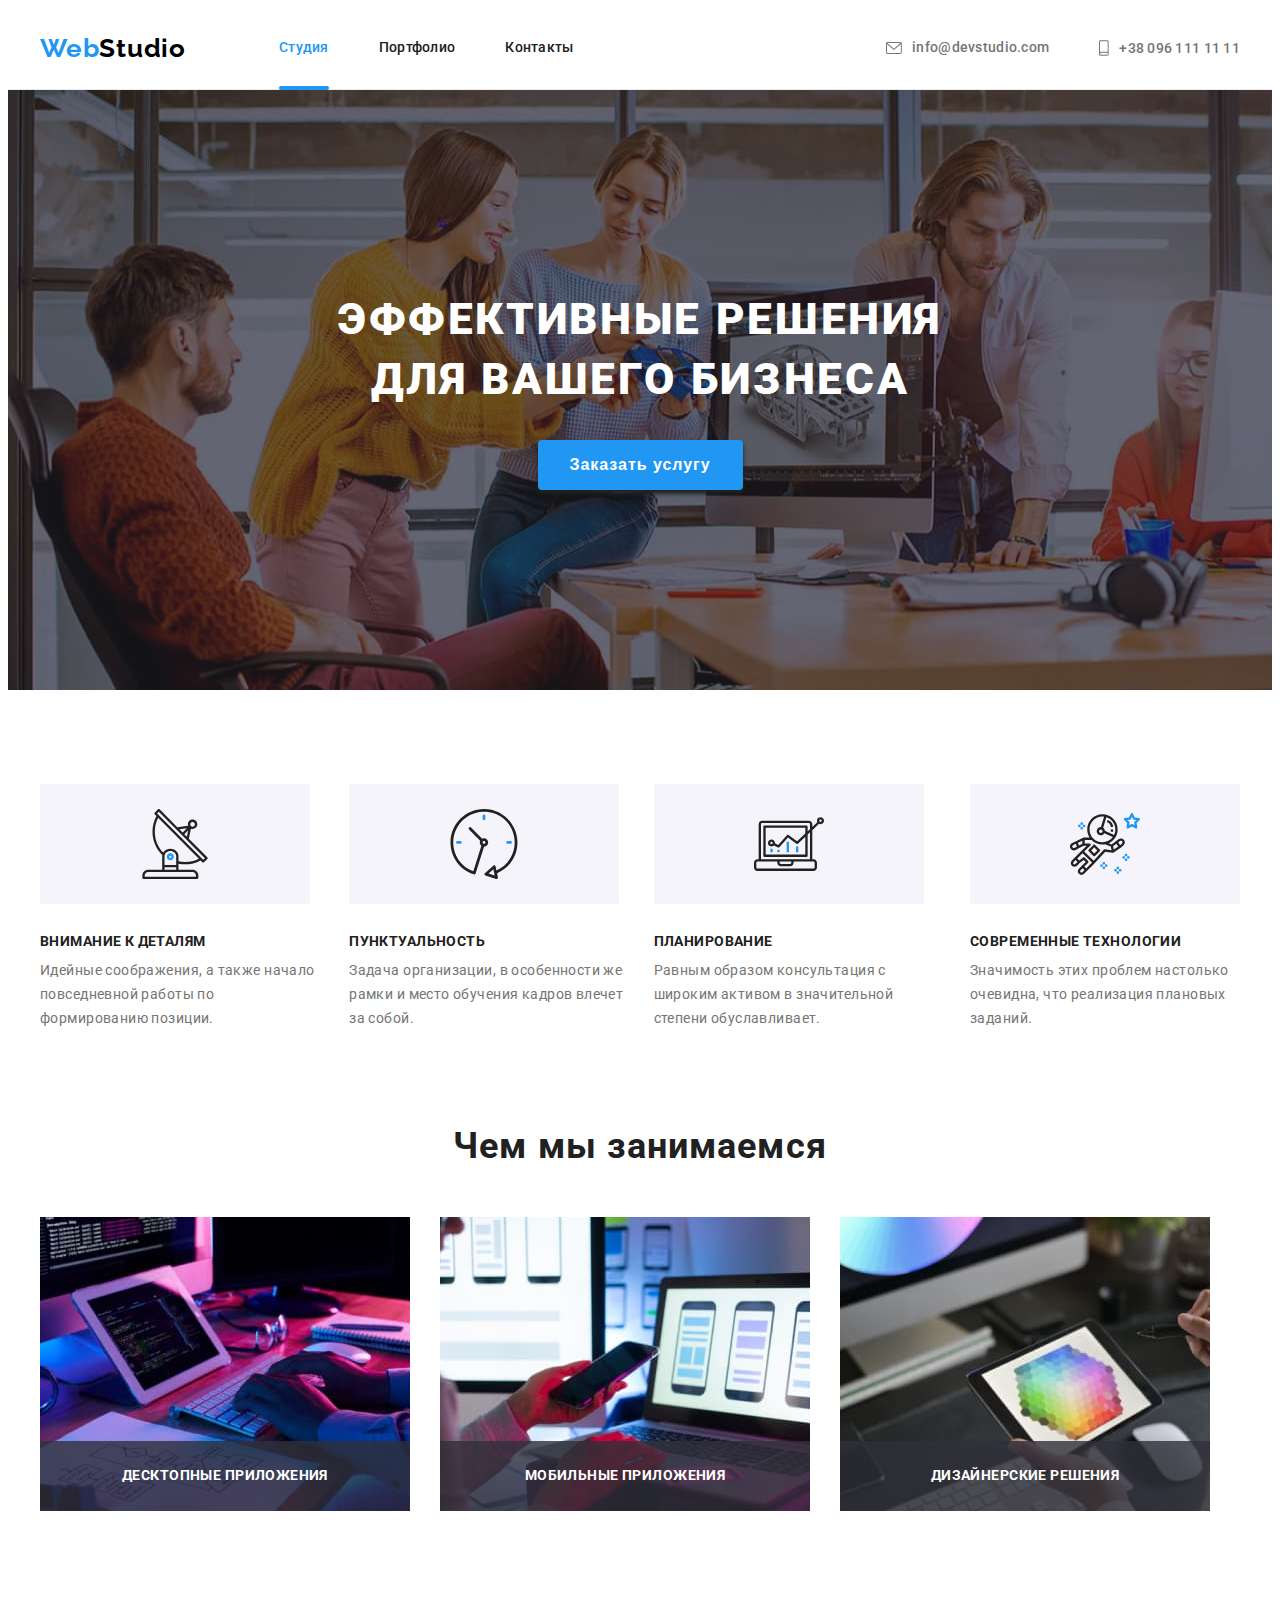
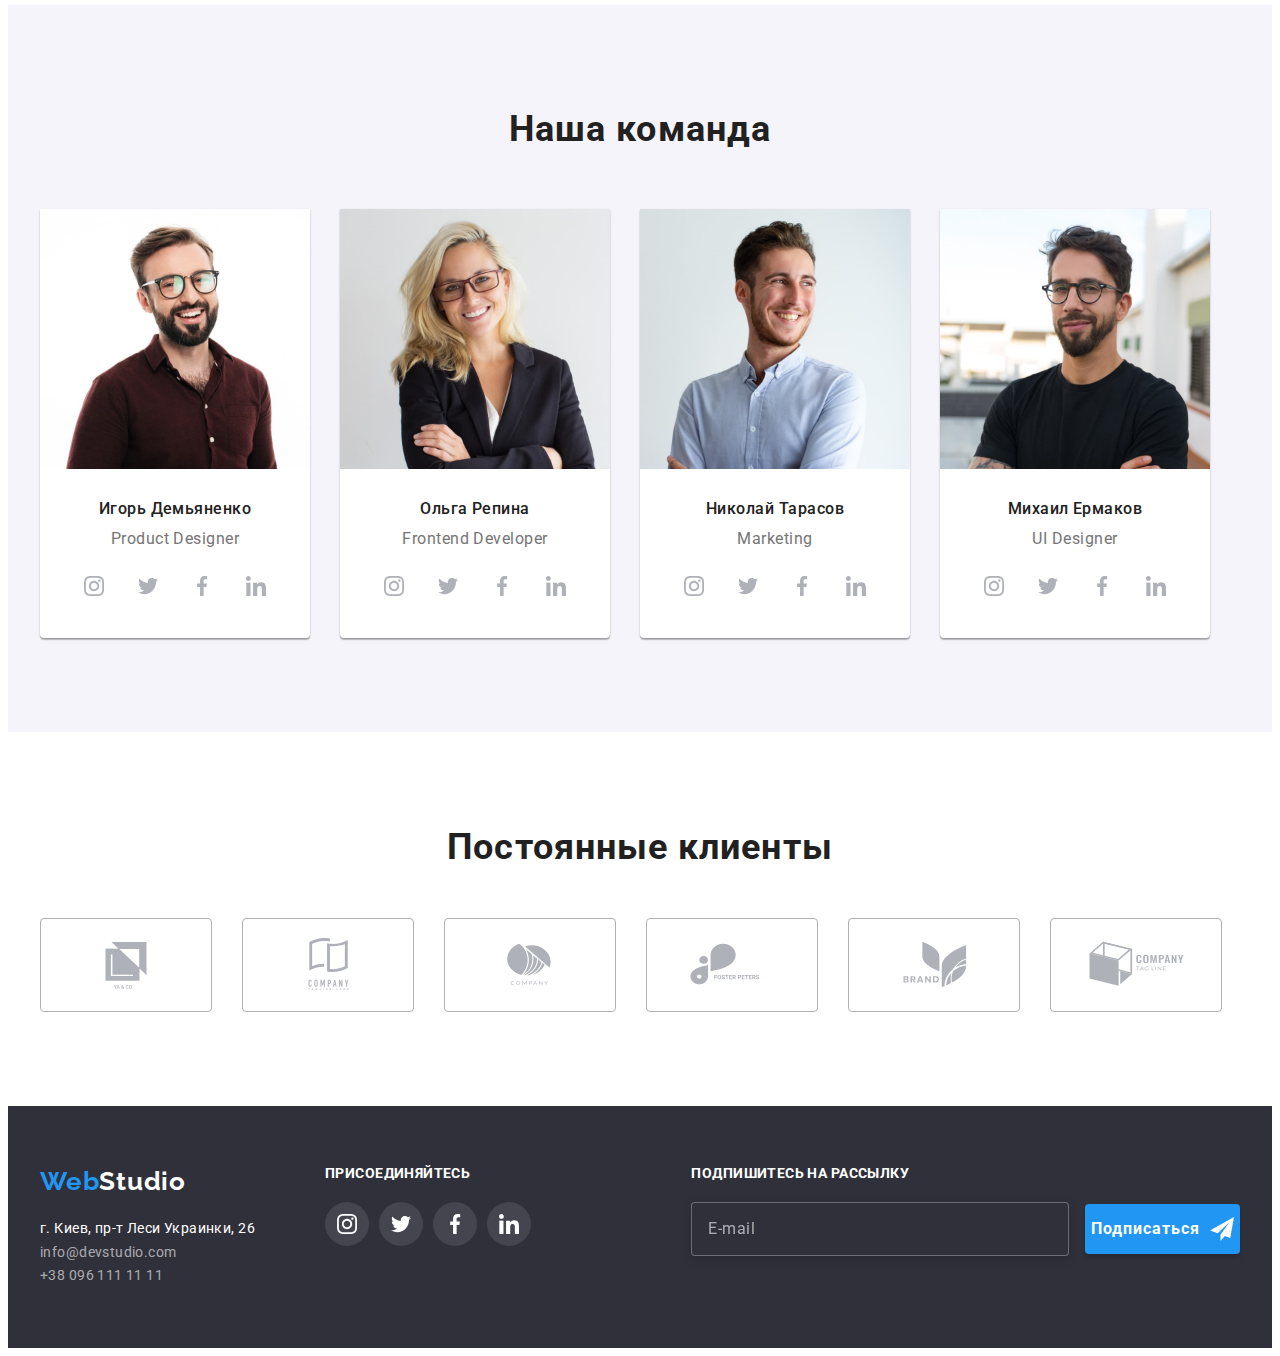
==== index.html @ d3a132c9 "Добавляет необходимые файлы" ====
<!DOCTYPE html>
<html lang="ru">
  <head>
    <meta charset="UTF-8" />
    <meta http-equiv="X-UA-Compatible" content="IE=edge" />
    <meta name="viewport" content="width=device-width, initial-scale=1.0" />
    <title>Вебстудия</title>
    <link rel="preconnect" href="https://fonts.googleapis.com" />
    <link rel="preconnect" href="https://fonts.gstatic.com" crossorigin />
    <link
      href="https://fonts.googleapis.com/css2?family=Raleway:wght@700&family=Roboto:ital,wght@0,400;0,500;0,700;1,900&display=swap"
      rel="stylesheet"
    />
    <link
      rel="stylesheet"
      href="https://cdnjs.cloudflare.com/ajax/libs/modern-normalize/1.1.0/modern-normalize.min.css"
      integrity="sha512-wpPYUAdjBVSE4KJnH1VR1HeZfpl1ub8YT/NKx4PuQ5NmX2tKuGu6U/JRp5y+Y8XG2tV+wKQpNHVUX03MfMFn9Q=="
      crossorigin="anonymous"
      referrerpolicy="no-referrer"
    />
    <link rel="stylesheet" href="./css/main.min.css" />
  </head>
  <body>
    <!-- HEADER -->
    <header class="page-header">
      <div class="container page-header__container">
        <nav class="navigation">
          <a class="logo header__logo link" href="#" lang="en"
            >Web<span class="logo_theme_dark">Studio</span></a
          >
          <ul class="menu list">
            <li class="menu__item">
              <a class="menu__link menu__link_current link" href="№">Студия</a>
            </li>
            <li class="menu__item">
              <a class="menu__link link" href="./portfolio.html">Портфолио</a>
            </li>
            <li class="menu__item">
              <a class="menu__link link" href="#">Контакты</a>
            </li>
          </ul>
        </nav>
        <ul class="contact page-header__contact list">
          <li>
            <a class="contact__email link" href="mailto:info@devstudio.com">
              <svg width="16" height="12" class="contact__icon">
                <use href="./images/sprite.svg#icon-envelope"></use>
              </svg>
              info@devstudio.com</a
            >
          </li>
          <li>
            <a class="contact__phone-number link" href="tel:+380961111111">
              <svg width="10" height="16" class="contact__icon">
                <use href="./images/sprite.svg#icon-smartphone"></use></svg
              >+38 096 111 11 11</a
            >
          </li>
        </ul>
      </div>
    </header>
    <main>
      <!-- HERO -->
      <section class="stydio-hero">
        <div class="container stydio-hero__container">
          <h1 class="stydio-hero__title">
            Эффективные решения <br />
            для вашего бизнеса
          </h1>
          <button class="modal-btn" type="button" data-modal-open>Заказать услугу</button>
        </div>
      </section>
      <!-- BENEFITS -->
      <section class="benefits">
        <div class="container">
          <h2 class="visually-hidden">Наши преимущества</h2>
          <ul class="benefits-menu benefits__benefits-menu list">
            <li class="benefits-menu__item">
              <div class="benefits-menu__logo">
                <svg class="benefits-menu__icon" width="70" height="70">
                  <use href="./images/sprite.svg#icon-antenna"></use>
                </svg>
              </div>
              <h3 class="benefits-menu__title">Внимание к деталям</h3>
              <p class="benefits-menu__description">
                Идейные соображения, а также начало повседневной работы по формированию позиции.
              </p>
            </li>
            <li class="benefits-menu__item">
              <div class="benefits-menu__logo">
                <svg class="benefits-menu__icon" width="70" height="70">
                  <use href="./images/sprite.svg#icon-clock"></use>
                </svg>
              </div>
              <h3 class="benefits-menu__title">Пунктуальность</h3>
              <p class="benefits-menu__description">
                Задача организации, в особенности же рамки и место обучения кадров влечет за собой.
              </p>
            </li>
            <li class="benefits-menu__item">
              <div class="benefits-menu__logo">
                <svg class="benefits-menu__icon" width="70" height="70">
                  <use href="./images/sprite.svg#icon-diagram"></use>
                </svg>
              </div>
              <h3 class="benefits-menu__title">Планирование</h3>
              <p class="benefits-menu__description">
                Равным образом консультация с широким активом в значительной степени обуславливает.
              </p>
            </li>
            <li class="benefits-menu__item">
              <div class="benefits-menu__logo">
                <svg class="benefits-menu__icon" width="70" height="70">
                  <use href="./images/sprite.svg#icon-astronaut"></use>
                </svg>
              </div>
              <h3 class="benefits-menu__title">Современные технологии</h3>
              <p class="benefits-menu__description">
                Значимость этих проблем настолько очевидна, что реализация плановых заданий.
              </p>
            </li>
          </ul>
        </div>
      </section>
      <!-- PORTFOLIO -->
      <section class="portfolio">
        <div class="container">
          <h2 class="portfolio__title">Чем мы занимаемся</h2>
          <ul class="portfolio-gallery portfolio__portfolio-gallery list">
            <li class="portfolio-gallery__item">
              <img
                class="portfolio-gallery__img"
                src="./images/work1.jpg"
                alt="Процесс работы за ноутбуком"
                width="370"
                height="294"
              />
              <p class="portfolio-gallery__overlay">Десктопные приложения</p>
            </li>
            <li class="portfolio-gallery__item">
              <img
                class="portfolio-gallery__img"
                src="./images/work2.jpg"
                alt="Процесс работы за ноутбуком"
                width="370"
                height="294"
              />
              <p class="portfolio-gallery__overlay">Мобильные приложения</p>
            </li>
            <li class="portfolio-gallery__item">
              <img
                class="portfolio-gallery__img"
                src="./images/work3.jpg"
                alt="Процесс работы на планшете"
                width="370"
                height="294"
              />
              <p class="portfolio-gallery__overlay">Дизайнерские решения</p>
            </li>
          </ul>
        </div>
      </section>
      <!-- OUR TEAM -->
      <section class="our-team">
        <div class="container">
          <h2 class="employees__title">Наша команда</h2>
          <ul class="employees list our-team__employees">
            <li class="employees__card">
              <img
                class="employees__photo"
                src="./images/worker1.jpg"
                alt="наш сотрудник"
                width="270"
                height="260"
              />
              <div class="employees__card-content">
                <h3 class="employees__name">Игорь Демьяненко</h3>
                <p class="employees__position">Product Designer</p>
                <ul class="social-info-list list">
                  <li class="social-info-list__item">
                    <a href="" class="social-info-list__link">
                      <svg class="social-info-list__icon" width="20" height="20">
                        <use href="./images/sprite.svg#icon-instagram"></use>
                      </svg>
                    </a>
                  </li>
                  <li class="social-info-list__item">
                    <a href="" class="social-info-list__link">
                      <svg class="social-info-list__icon" width="20" height="20">
                        <use href="./images/sprite.svg#icon-twitter"></use>
                      </svg>
                    </a>
                  </li>
                  <li class="social-info-list__item">
                    <a href="" class="social-info-list__link">
                      <svg class="social-info-list__icon" width="20" height="20">
                        <use href="./images/sprite.svg#icon-facebook"></use>
                      </svg>
                    </a>
                  </li>
                  <li class="social-info-list__item">
                    <a href="" class="social-info-list__link">
                      <svg class="social-info-list__icon" width="20" height="20">
                        <use href="./images/sprite.svg#icon-linkedin"></use>
                      </svg>
                    </a>
                  </li>
                </ul>
              </div>
            </li>
            <li class="employees__card">
              <img
                class="employees__photo"
                src="./images/worker2.jpg"
                alt="наш сотрудник"
                width="270"
                height="260"
              />
              <div class="employees__card-content">
                <h3 class="employees__name">Ольга Репина</h3>
                <p class="employees__position">Frontend Developer</p>
                <ul class="social-info-list list">
                  <li class="social-info-list__item">
                    <a href="" class="social-info-list__link">
                      <svg class="social-info-list__icon" width="20" height="20">
                        <use href="./images/sprite.svg#icon-instagram"></use>
                      </svg>
                    </a>
                  </li>
                  <li class="social-info-list__item">
                    <a href="" class="social-info-list__link">
                      <svg class="social-info-list__icon" width="20" height="20">
                        <use href="./images/sprite.svg#icon-twitter"></use>
                      </svg>
                    </a>
                  </li>
                  <li class="social-info-list__item">
                    <a href="" class="social-info-list__link">
                      <svg class="social-info-list__icon" width="20" height="20">
                        <use href="./images/sprite.svg#icon-facebook"></use>
                      </svg>
                    </a>
                  </li>
                  <li class="social-info-list__item">
                    <a href="" class="social-info-list__link">
                      <svg class="social-info-list__icon" width="20" height="20">
                        <use href="./images/sprite.svg#icon-linkedin"></use>
                      </svg>
                    </a>
                  </li>
                </ul>
              </div>
            </li>
            <li class="employees__card">
              <img
                class="employees__photo"
                src="./images/worker3.jpg"
                alt="наш сотрудник"
                width="270"
                height="260"
              />
              <div class="employees__card-content">
                <h3 class="employees__name">Николай Тарасов</h3>
                <p class="employees__position">Marketing</p>
                <ul class="social-info-list list">
                  <li class="social-info-list__item">
                    <a href="" class="social-info-list__link">
                      <svg class="social-info-list__icon" width="20" height="20">
                        <use href="./images/sprite.svg#icon-instagram"></use>
                      </svg>
                    </a>
                  </li>
                  <li class="social-info-list__item">
                    <a href="" class="social-info-list__link">
                      <svg class="social-info-list__icon" width="20" height="20">
                        <use href="./images/sprite.svg#icon-twitter"></use>
                      </svg>
                    </a>
                  </li>
                  <li class="social-info-list__item">
                    <a href="" class="social-info-list__link">
                      <svg class="social-info-list__icon" width="20" height="20">
                        <use href="./images/sprite.svg#icon-facebook"></use>
                      </svg>
                    </a>
                  </li>
                  <li class="social-info-list__item">
                    <a href="" class="social-info-list__link">
                      <svg class="social-info-list__icon" width="20" height="20">
                        <use href="./images/sprite.svg#icon-linkedin"></use>
                      </svg>
                    </a>
                  </li>
                </ul>
              </div>
            </li>
            <li class="employees__card">
              <img
                class="employees__photo"
                src="./images/worker4.jpg"
                alt="наш сотрудник"
                width="270"
                height="260"
              />
              <div class="employees__card-content">
                <h3 class="employees__name">Михаил Ермаков</h3>
                <p class="employees__position">UI Designer</p>
                <ul class="social-info-list list">
                  <li class="social-info-list__item">
                    <a href="" class="social-info-list__link">
                      <svg class="social-info-list__icon" width="20" height="20">
                        <use href="./images/sprite.svg#icon-instagram"></use>
                      </svg>
                    </a>
                  </li>
                  <li class="social-info-list__item">
                    <a href="" class="social-info-list__link">
                      <svg class="social-info-list__icon" width="20" height="20">
                        <use href="./images/sprite.svg#icon-twitter"></use>
                      </svg>
                    </a>
                  </li>
                  <li class="social-info-list__item">
                    <a href="" class="social-info-list__link">
                      <svg class="social-info-list__icon" width="20" height="20">
                        <use href="./images/sprite.svg#icon-facebook"></use>
                      </svg>
                    </a>
                  </li>
                  <li class="social-info-list__item">
                    <a href="" class="social-info-list__link">
                      <svg class="social-info-list__icon" width="20" height="20">
                        <use href="./images/sprite.svg#icon-linkedin"></use>
                      </svg>
                    </a>
                  </li>
                </ul>
              </div>
            </li>
          </ul>
        </div>
      </section>
    </main>
    <!-- OUR CLIENTS -->
    <section class="our-clients">
      <div class="container our-clients__container">
        <h2 class="our-clients__title">Постоянные клиенты</h2>
        <ul class="our-clients__list list">
          <li class="our-clients__item">
            <a href="" class="our-clients__link">
              <svg class="our-clients__icon" width="106" height="60">
                <use href="./images/sprite.svg#icon-logo-ya-co"></use>
              </svg>
            </a>
          </li>
          <li class="our-clients__item">
            <a href="" class="our-clients__link">
              <svg class="our-clients__icon" width="106" height="60">
                <use href="./images/sprite.svg#icon-logo-company-book"></use>
              </svg>
            </a>
          </li>
          <li class="our-clients__item">
            <a href="" class="our-clients__link">
              <svg class="our-clients__icon" width="106" height="60">
                <use href="./images/sprite.svg#icon-logo-company"></use>
              </svg>
            </a>
          </li>
          <li class="our-clients__item">
            <a href="" class="our-clients__link">
              <svg class="our-clients__icon" width="106" height="60">
                <use href="./images/sprite.svg#icon-logo-foster-peters"></use>
              </svg>
            </a>
          </li>
          <li class="our-clients__item">
            <a href="" class="our-clients__link">
              <svg class="our-clients__icon" width="106" height="60">
                <use href="./images/sprite.svg#icon-logo-brand"></use>
              </svg>
            </a>
          </li>
          <li class="our-clients__item">
            <a href="" class="our-clients__link">
              <svg class="our-clients__icon" width="106" height="60">
                <use href="./images/sprite.svg#icon-logo-company-box"></use>
              </svg>
            </a>
          </li>
        </ul>
      </div>
    </section>
    <!-- FOOTER -->
    <footer class="footer">
      <div class="container footer__container">
        <div class="footer__contact">
          <div class="footer__left">
            <a class="logo link footer__logo" href="" lang="en"
              >Web<span class="logo_theme_light">Studio</span></a
            >
            <!-- CONTACT INFORMATION -->
            <address>
              <ul class="contact-list list contact-list__container">
                <li class="contact-list__item">
                  <a
                    class="contact-list__link link"
                    href="https://goo.gl/maps/3Ua1nt9tnKoBDeo96"
                    target="_blank"
                    rel="noopener noreferrer"
                    >г. Киев, пр-т Леси Украинки, 26</a
                  >
                </li>
                <li class="contact-list__item">
                  <a class="contact-list__email link" href="mailto:info@devstudio.com"
                    >info@devstudio.com</a
                  >
                </li>
                <li class="contact-list__item">
                  <a class="contact-list__phone-number link" href="tel:+380961111111"
                    >+38 096 111 11 11</a
                  >
                </li>
              </ul>
            </address>
          </div>

          <div class="footer__right">
            <p class="footer__pointing-text">присоединяйтесь</p>
            <ul class="social-info-list list">
              <li class="social-info-list__item">
                <a href="" class="social-info-list__link">
                  <svg
                    class="social-info-list__icon social-info-list__icon_footer"
                    width="20"
                    height="20"
                  >
                    <use href="./images/sprite.svg#icon-instagram"></use>
                  </svg>
                </a>
              </li>
              <li class="social-info-list__item">
                <a href="" class="social-info-list__link">
                  <svg
                    class="social-info-list__icon social-info-list__icon_footer"
                    width="20"
                    height="20"
                  >
                    <use href="./images/sprite.svg#icon-twitter"></use>
                  </svg>
                </a>
              </li>
              <li class="social-info-list__item">
                <a href="" class="social-info-list__link">
                  <svg
                    class="social-info-list__icon social-info-list__icon_footer"
                    width="20"
                    height="20"
                  >
                    <use href="./images/sprite.svg#icon-facebook"></use>
                  </svg>
                </a>
              </li>
              <li class="social-info-list__item">
                <a href="" class="social-info-list__link">
                  <svg
                    class="social-info-list__icon social-info-list__icon_footer"
                    width="20"
                    height="20"
                  >
                    <use href="./images/sprite.svg#icon-linkedin"></use>
                  </svg>
                </a>
              </li>
            </ul>
          </div>
        </div>

        <div class="subscribe-section">
          <form class="subscribe-section__form">
            <p class="subscribe-section__text">Подпишитесь на рассылку</p>
            <input
              type="email"
              class="subscribe-section__form-input"
              name="footer-user-email"
              placeholder="E-mail"
            />
            <button type="submit" class="subscribe-section__button">
              <span class="subscribe-section__button-container">
                <span class="subscribe-section__button-text">Подписаться</span>
                <svg class="subscribe-section__icon" width="24" height="24">
                  <use href="./images/sprite.svg#icon-icon-send"></use>
                </svg>
              </span>
            </button>
          </form>
        </div>
      </div>
    </footer>

    <div class="backdrop is-hidden" data-modal>
      <div class="modal">
        <button type="button" class="modal__close-button" data-modal-close>
          <svg class="modal__close-icon" width="18" height="18">
            <use href="./images/sprite.svg#icon-close-black"></use>
          </svg>
        </button>

        <form class="contact-form">
          <b class="contact-form__text">Оставьте свои данные, мы вам перезвоним</b>
          <label class="contact-form__field">
            <span class="contact-form__field-key">Имя</span>
            <span class="contact-form__wrapper">
              <input type="text" class="contact-form__input" name="user-name" />
              <svg class="contact-form__icon">
                <use href="./images/sprite.svg#icon-person-black"></use>
              </svg>
            </span>
          </label>
          <label class="contact-form__field">
            <span class="contact-form__field-key">Телефон</span>
            <span class="contact-form__wrapper">
              <input type="tel" class="contact-form__input" name="user-phone-number" />
              <svg class="contact-form__icon">
                <use href="./images/sprite.svg#icon-phone-black"></use>
              </svg>
            </span>
          </label>
          <label class="contact-form__field">
            <span class="contact-form__field-key">Почта</span>
            <span class="contact-form__wrapper">
              <input type="email" class="contact-form__input" name="user-email" />
              <svg class="contact-form__icon">
                <use href="./images/sprite.svg#icon-email-black"></use>
              </svg>
            </span>
          </label>
          <label class="contact-form__message-field">
            <span class="contact-form__field-key">Комментарий</span>
            <textarea
              class="contact-form__message"
              placeholder="Введите текст"
              name="user-message"
            ></textarea>
          </label>
          <input
            type="checkbox"
            class="contact-form__checkbox visually-hidden"
            id="checkbox-policy"
            name="policy"
          />
          <label class="contact-form__policy-text" for="checkbox-policy"
            >Соглашаюсь с рассылкой и принимаю&nbsp;<a href=""> Условия договора</a></label
          >
          <button type="submit" class="contact-form__button">Отправить</button>
        </form>
      </div>
    </div>

    <script src="./js/modal.js"></script>
  </body>
</html>
---- css/main.min.css ----
:root{--primary-font: "Roboto", sans-serif;--secondary-font: "Raleway", sans-serif;--accent-color: #2196f3;--color-title: #212121;--color-text: #757575}.visually-hidden{position:absolute;width:1px;height:1px;margin:-1px;border:0;padding:0;white-space:nowrap;clip-path:inset(100%);clip:rect(0 0 0 0);overflow:hidden}h1,h2,h3,p{margin-top:0;margin-bottom:0}ul,ol{margin-top:0;margin-bottom:0;padding-left:0}img{display:block}.list{list-style:none}.link{text-decoration:none}body{font-family:var(--primary-font)}.container{width:1200px;margin-left:auto;margin-right:auto;padding-left:15px;padding-right:15px}.logo{padding-top:25px;padding-bottom:25px;font-family:var(--secondary-font);font-weight:700;font-size:26px;line-height:1.19;letter-spacing:.03em;color:var(--accent-color)}.footer__logo{padding-bottom:20px;padding-top:0}.header__logo{margin-right:93px}.logo_theme_dark{color:#000}.logo_theme_light{color:#fff}.backdrop{position:fixed;top:0;left:0;width:100%;height:100%;background:rgba(0,0,0,.2);transition:opacity 250ms cubic-bezier(0.4, 0, 0.2, 1),visibility 250ms cubic-bezier(0.4, 0, 0.2, 1)}.backdrop.is-hidden{opacity:0;visibility:hidden;pointer-events:none}.modal{position:absolute;top:50%;left:50%;transform:translate(-50%, -50%);width:528px;height:581px;background-color:#fff;box-shadow:0px 1px 3px rgba(0,0,0,.12),0px 1px 1px rgba(0,0,0,.14),0px 2px 1px rgba(0,0,0,.2);border-radius:4px;padding:40px}.modal__close-button{position:absolute;top:8px;right:8px;display:flex;align-items:center;justify-content:center;width:30px;height:30px;padding:0;border-radius:50%;background:#fff;border:1px solid rgba(0,0,0,.1);cursor:pointer}.modal__close-button:hover .modal__close-icon,.modal__close-button:focus .modal__close-icon{fill:var(--accent-color)}.modal__close-icon{transition:fill 250ms cubic-bezier(0.4, 0, 0.2, 1)}.contact-form{display:flex;flex-direction:column}.contact-form__text{font-family:var(--primary-font);font-weight:700;font-size:20px;line-height:1.15;text-align:center;letter-spacing:.03em;color:var(--color-title);margin-bottom:12px}.contact-form__field{margin-bottom:10px}.contact-form__input{width:100%;border:1px solid rgba(33,33,33,.2);border-radius:4px;padding-left:42px;height:40px;transition:border 250ms cubic-bezier(0.4, 0, 0.2, 1);cursor:pointer}.contact-form__input:focus{outline:none;border:1px solid var(--accent-color)}.contact-form__icon{position:absolute;width:18px;height:18px;top:50%;left:12px;transform:translateY(-50%);fill:var(--color-title);transition:fill 250ms cubic-bezier(0.4, 0, 0.2, 1)}.contact-form__input:focus+.contact-form__icon{fill:var(--accent-color)}.contact-form__wrapper{position:relative;display:block}.contact-form__message{display:block;width:100%;border:1px solid rgba(33,33,33,.2);border-radius:4px;padding:16px 12px;height:120px;resize:none;margin-bottom:20px;transition:border 250ms cubic-bezier(0.4, 0, 0.2, 1);cursor:pointer}.contact-form__message:focus{outline:none;border:1px solid var(--accent-color)}.contact-form__message::placeholder{color:rgba(117,117,117,.5)}.contact-form__field-key{display:block;font-family:var(--primary-font);font-weight:400;font-size:12px;line-height:1.16;letter-spacing:.01em;color:var(--color-text);margin-bottom:4px}.contact-form__button{min-width:200px;align-self:center;font-weight:700;font-size:16px;line-height:1.87;letter-spacing:.06em;color:#fff;background:var(--accent-color);box-shadow:0px 4px 4px rgba(0,0,0,.15);border:none;border-radius:4px;cursor:pointer;padding:10px 56px;display:block}.contact-form__policy-text{display:flex;align-items:center;justify-content:center;font-family:var(--primary-font);font-weight:400;font-size:14px;line-height:1.71;margin-bottom:30px;letter-spacing:.03em;color:#757575}.contact-form__policy-text::before{content:"";display:block;cursor:pointer;margin-right:7px;width:16px;height:15px;background-image:url(../images/check-box.svg)}.contact-form__checkbox:checked+.contact-form__policy-text::before{background-image:url(../images/icon-check.svg)}.page-header{border-bottom:1px solid #ececec}.page-header__container{display:flex;align-items:center;justify-content:space-between}.navigation{display:flex;align-items:center}.menu{display:flex;align-items:center}.page-header__contact{display:flex;align-items:center}.menu__item:not(:last-child){margin-right:50px}.menu__link{position:relative;display:flex;flex-direction:column;align-items:center;font-weight:500;font-size:14px;line-height:1.14;letter-spacing:.02em;padding-top:32px;padding-bottom:32px;color:var(--color-title);transition:color 250ms cubic-bezier(0.4, 0, 0.2, 1)}.menu__link:hover,.menu__link:focus{color:var(--accent-color)}.menu__link_current{color:var(--accent-color)}.menu__link_current::after{position:absolute;display:block;bottom:-2px;width:100%;height:4px;background-color:#2196f3;border-radius:2px;content:""}.contact__email{display:flex;align-items:center;font-weight:500;font-size:14px;line-height:1.14;letter-spacing:.02em;padding-top:32px;padding-bottom:32px;margin-right:50px;color:var(--color-text);transition:color 250ms cubic-bezier(0.4, 0, 0.2, 1)}.contact__email:hover,.contact__email:focus{color:var(--accent-color);fill:currentColor}.contact__email:hover .contact__icon,.contact__email:focus .contact__icon{color:var(--accent-color);fill:currentColor}.contact__icon{margin-right:10px;fill:var(--color-text);transition:fill 250ms cubic-bezier(0.4, 0, 0.2, 1)}.contact__phone-number{display:flex;align-items:center;font-weight:500;font-size:14px;line-height:16px;letter-spacing:.02em;align-items:center;padding-top:32px;padding-bottom:32px;color:var(--color-text);transition:color 250ms cubic-bezier(0.4, 0, 0.2, 1)}.contact__phone-number:hover,.contact__phone-number:focus{color:var(--accent-color);fill:currentColor}.contact__phone-number:hover .contact__icon,.contact__phone-number:focus .contact__icon{color:var(--accent-color);fill:currentColor}.stydio-hero__container{padding-top:200px;padding-bottom:200px}.stydio-hero__title{font-weight:900;font-size:44px;line-height:1.36;letter-spacing:.06em;text-transform:uppercase;color:#fff;margin-bottom:30px;text-align:center}.stydio-hero{background-color:#c4c4c4;background-image:linear-gradient(rgba(47, 48, 58, 0.4), rgba(47, 48, 58, 0.4)),url("../images/shapka.jpg");background-size:cover;background-position:initial;background-repeat:no-repeat;max-width:1600px;margin-left:auto;margin-right:auto}.modal-btn{min-width:200px;font-weight:700;font-size:16px;line-height:1.87;letter-spacing:.06em;color:#fff;background:var(--accent-color);box-shadow:0px 4px 4px var(--color-title);border:none;border-radius:4px;cursor:pointer;padding:10px 32px;display:block;margin-left:auto;margin-right:auto}.benefits-menu__logo{display:flex;align-items:center;justify-content:center;width:270px;height:120px;background:#f5f4fa;margin-bottom:30px}.benefits__benefits-menu{display:flex;align-items:center;padding-top:94px;padding-bottom:94px}.benefits-menu__item:not(:last-child){margin-right:30px}.benefits-menu__title{font-weight:700;font-size:14px;line-height:1.14;letter-spacing:.03em;text-transform:uppercase;margin-bottom:10px;color:var(--color-title)}.benefits-menu__description{font-weight:400;font-size:14px;line-height:1.71;letter-spacing:.03em;color:var(--color-text)}.portfolio__portfolio-gallery{display:flex;flex-wrap:wrap;padding-bottom:94px}.portfolio__title{font-weight:700;font-size:36px;line-height:1.17;text-align:center;letter-spacing:.03em;margin-bottom:50px;color:var(--color-title)}.portfolio-gallery__item{position:relative}.portfolio-gallery__item:not(:nth-child(3n)){margin-right:30px}.portfolio-gallery__overlay{display:flex;align-items:center;justify-content:center;position:absolute;right:0;bottom:0;width:100%;height:70px;font-family:var(--primary-font);font-weight:700;font-size:14px;line-height:1.14;letter-spacing:.03em;text-transform:uppercase;color:#fff;background:rgba(47,48,58,.8)}.social-info-list{display:flex;justify-content:center}.social-info-list__item:not(:last-child){margin-right:10px}.social-info-list__link{display:flex;align-items:center;justify-content:center;width:44px;height:44px;border-radius:50%;background:#fff;transition:background-color 250ms cubic-bezier(0.4, 0, 0.2, 1)}.social-info-list__link:hover,.social-info-list__link:focus{background-color:var(--accent-color)}.social-info-list__icon{fill:#afb1b8;transition:fill 250ms cubic-bezier(0.4, 0, 0.2, 1)}.social-info-list__link:hover .social-info-list__icon,.social-info-list__link:focus .social-info-list__icon{fill:#fff}.our-team__employees{display:flex;flex-wrap:wrap;padding-bottom:94px}.employees__card-content{padding-top:30px;padding-bottom:30px}.our-team{background:#f5f4fa}.employees__card{box-shadow:0px 1px 3px rgba(0,0,0,.12),0px 1px 1px rgba(0,0,0,.14),0px 2px 1px rgba(0,0,0,.2);border-radius:0px 0px 4px 4px;background:#fff}.employees__card:not(:nth-child(4n)){margin-right:30px}.employees__title{font-weight:700;font-size:36px;line-height:1.67;text-align:center;letter-spacing:.03em;padding-top:94px;padding-bottom:50px;color:var(--color-title)}.employees__name{font-weight:500;font-size:16px;line-height:1.19;text-align:center;letter-spacing:.03em;margin-bottom:10px;color:var(--color-title)}.employees__position{font-weight:400;font-size:16px;line-height:1.19;text-align:center;letter-spacing:.03em;margin-bottom:16px;color:var(--color-text)}.our-clients__container{padding-top:94px;padding-bottom:94px}.our-clients__title{font-family:var(--primary-font);font-weight:700;font-size:36px;line-height:1.17;text-align:center;letter-spacing:.03em;margin-bottom:50px;color:var(--color-title)}.our-clients__list{display:flex}.our-clients__item:not(:last-child){margin-right:30px}.our-clients__link{display:flex;align-items:center;justify-content:center;width:170px;height:92px;border:1px solid #afb1b8;border-radius:4px;background:#fff;transition:border 250ms cubic-bezier(0.4, 0, 0.2, 1)}.our-clients__link:hover,.our-clients__link:focus{border:1px solid var(--accent-color)}.our-clients__icon{fill:#afb1b8;transition:fill 250ms cubic-bezier(0.4, 0, 0.2, 1)}.our-clients__link:hover .our-clients__icon,.our-clients__link:focus .our-clients__icon{fill:var(--accent-color)}.container__filters-buttons{display:flex;align-items:center;justify-content:center;padding-top:94px;padding-bottom:50px}.filters-buttons__item:not(:last-child){margin-right:8px}.filters-buttons__btn{border:none;font-weight:500;font-size:16px;line-height:26px;text-align:center;letter-spacing:.03em;color:var(--color-title);background:#f5f4fa;cursor:pointer;padding:6px 22px;box-shadow:0px 3px 1px rgba(0,0,0,.1),0px 1px 2px rgba(0,0,0,.08),0px 2px 2px rgba(0,0,0,.12);border-radius:4px;transition:background-color 250ms cubic-bezier(0.4, 0, 0.2, 1),color 250ms cubic-bezier(0.4, 0, 0.2, 1)}.filters-buttons__btn:hover,.filters-buttons__btn:focus{color:#fff;background-color:var(--accent-color)}.container__projects-list{display:flex;flex-wrap:wrap;padding-bottom:94px}.projects-list__item:not(:nth-child(3n)){margin-right:30px}.projects-list__item:not(:nth-last-child(-n+3)){margin-bottom:30px}.projects-list__img-wrapper{position:relative;overflow:hidden}.project-list__overlay{position:absolute;top:0;left:0;width:100%;height:100%;font-family:var(--primary-font);font-weight:400;font-size:18px;line-height:1.56;letter-spacing:.03em;padding-top:63px;padding-bottom:63px;padding-left:24px;padding-right:24px;overflow:auto;transform:translateY(100%);transition:transform 250ms cubic-bezier(0.4, 0, 0.2, 1);color:#fff;background:rgba(33,150,243,.9)}.projects-list__link:hover .project-list__overlay,.projects-list__link:focus .project-list__overlay{transform:translateY(0%)}.projects-list__card-content{padding-top:20px;padding-bottom:20px;padding-left:24px;padding-right:24px;background:#fff;border:1px solid #eee}.projects-list__item{background:#fff}.projects-list__link{display:block;transition:box-shadow 250ms cubic-bezier(0.4, 0, 0.2, 1)}.projects-list__link:hover,.projects-list__link:focus{box-shadow:0px 1px 1px rgba(0,0,0,.12),0px 4px 4px rgba(0,0,0,.06),1px 4px 6px rgba(0,0,0,.16)}.projects-list__name{font-weight:700;font-size:18px;line-height:2;letter-spacing:.06em;color:var(--color-title);margin-bottom:4px}.projects-list__description{font-weight:400;font-size:16px;line-height:1.87;letter-spacing:.03em;color:var(--color-text)}.footer__container{display:flex;justify-content:space-between;padding-top:60px;padding-bottom:60px}.footer__contact{display:flex}.footer__left{display:flex;flex-direction:column;justify-content:flex-start;margin-right:70px}.footer__right{display:flex;flex-direction:column;align-items:start}.contact-list__container:not(:last-child){margin-bottom:9px}.footer{display:flex;justify-content:start;background:#2f303a}.contact-list__phone-number{font-style:normal;font-weight:400;font-size:14px;line-height:1.71;letter-spacing:.03em;color:rgba(255,255,255,.6)}.contact-list__email{font-style:normal;font-weight:400;font-size:14px;line-height:1.71;letter-spacing:.03em;color:rgba(255,255,255,.6)}.contact-list__link{font-style:normal;font-weight:400;font-size:14px;line-height:1.71;letter-spacing:.03em;color:#fff}.footer__pointing-text{font-family:var(--primary-font);font-weight:700;font-size:14px;line-height:1.14;letter-spacing:.03em;text-transform:uppercase;color:#fff;margin-bottom:20px}.social-info-list__link{display:flex;align-items:center;justify-content:center;width:44px;height:44px;border-radius:50%;background:#fff;background-color:rgba(255,255,255,.1);transition:background-color 250ms cubic-bezier(0.4, 0, 0.2, 1)}.social-info-list__link:hover,.social-info-list__link:focus{background-color:var(--accent-color)}.social-info-list__icon_footer{fill:#fff;transition:fill 250ms cubic-bezier(0.4, 0, 0.2, 1)}.footer-social-list-link:hover .social-info-list__icon_footer,.footer-social-list-link:focus .social-info-list__icon_footer{fill:#fff}.subscribe-section__text{font-family:var(--primary-font);font-weight:700;font-size:14px;line-height:1.14;letter-spacing:.03em;text-transform:uppercase;color:#fff;margin-bottom:20px}.subscribe-section__form-input{font-family:var(--primary-font);font-weight:400;font-size:16px;line-height:1.25;letter-spacing:.03em;color:#fff;border:1px solid rgba(255,255,255,.3);filter:drop-shadow(0px 4px 4px rgba(0, 0, 0, 0.15));border-radius:4px;background:#2f303a;height:50px;width:358px;margin-right:12px;padding-left:16px;cursor:pointer}.subscribe-section__form-input:focus{outline:none}.subscribe-section__form-input::placeholder{font-family:var(--primary-font);font-weight:400;font-size:16px;line-height:1.25;display:flex;align-items:center;letter-spacing:.03em;color:rgba(255,255,255,.6)}.subscribe-section__button-container{display:flex;align-items:center;justify-content:center}.subscribe-section__button{background:var(--accent-color);box-shadow:0px 4px 4px rgba(0,0,0,.15);border-radius:4px;border:none;cursor:pointer;height:50px}.subscribe-section__button-text{font-family:var(--primary-font);font-weight:700;font-size:16px;line-height:1.88;letter-spacing:.06em;color:#fff;margin-right:10px}/*# sourceMappingURL=main.min.css.map */
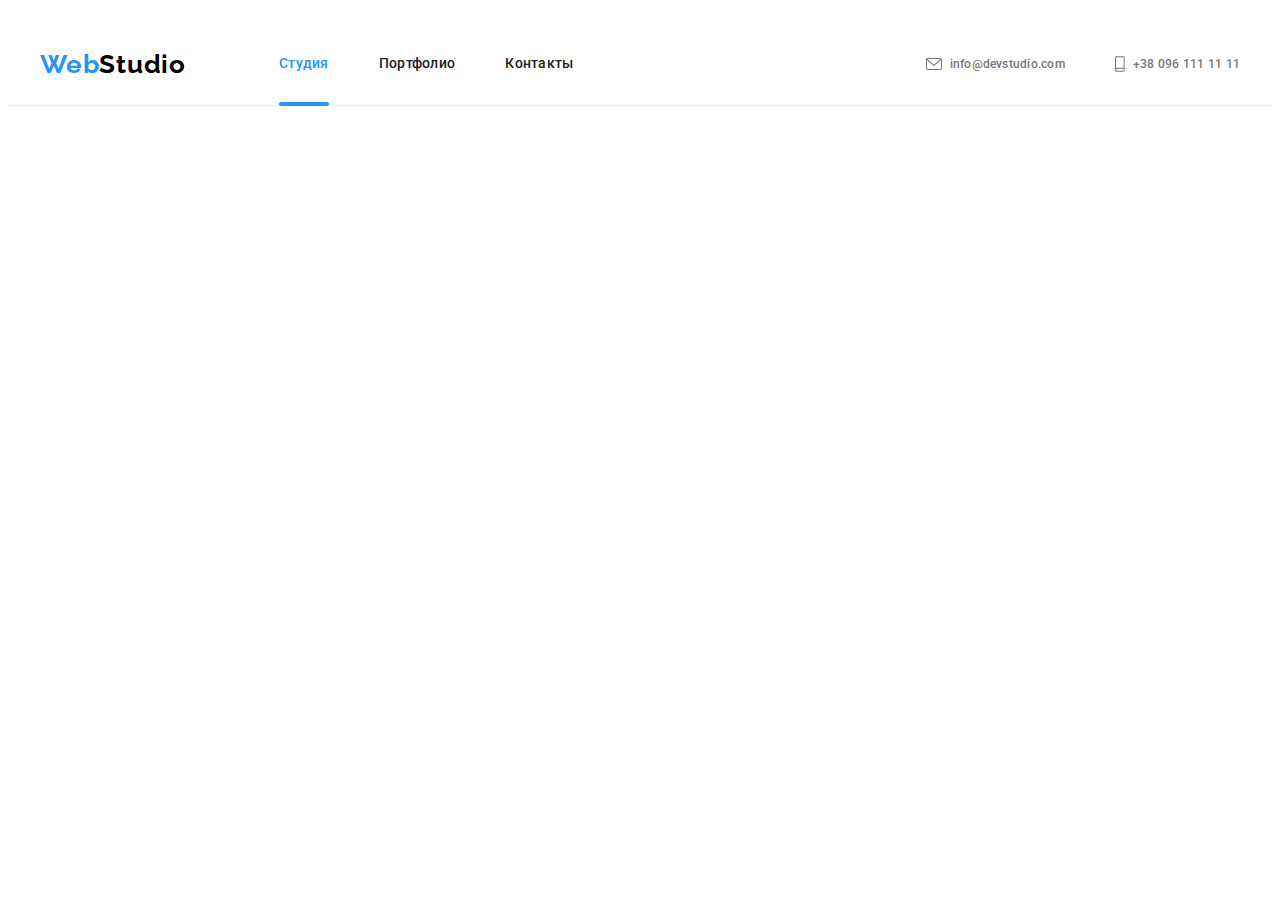
==== commit 174db7b8: "Адаптируует хедер" ====
--- a/index.html
+++ b/index.html
@@ -40,6 +40,11 @@
             </li>
           </ul>
         </nav>
+        <button class="mobile-menu-open-button" type="button" data-menu-open>
+          <svg class="mobile-menu-open-button__icon" width="40" height="40">
+            <use href="./images/sprite.svg#icon-menu"></use>
+          </svg>
+        </button>
         <ul class="contact page-header__contact list">
           <li>
             <a class="contact__email link" href="mailto:info@devstudio.com">
@@ -58,10 +63,59 @@
           </li>
         </ul>
       </div>
+
+      <div class="mobile-menu" data-menu>
+         <div class="container mobile-menu__container">
+            <button type="button" class="mobile-menu__close-button" data-menu-close>
+                <svg class="mobile-menu__close-icon" width="40" height="40">
+                  <use href="./images/sprite.svg#icon-close-black"></use>
+                </svg>
+            </button>
+
+            <ul class="mobile-menu__list list">
+              <li class="mobile-menu__item">
+                <a class="mobile-menu__link mobile-menu__link_current link" href="№">Студия</a>
+              </li>
+              <li class="mobile-menu__item">
+                <a class="mobile-menu__link link" href="./portfolio.html">Портфолио</a>
+              </li>
+              <li class="mobile-menu__item">
+                <a class="mobile-menu__link link" href="#">Контакты</a>
+              </li>
+            </ul>
+
+            <ul class="mobile-menu__contact list">
+              <li>
+            <a class="mobile-menu__phone-number link" href="tel:+380961111111">+38 096 111 11 11</a>
+          </li>
+          <li>
+            <a class="mobile-menu__email link" href="mailto:info@devstudio.com">info@devstudio.com</a>
+          </li>
+          
+        </ul>
+
+        <ul class="mobile-menu__social list">
+            <li class="mobile-menu__social-item">
+              <a class="mobile-menu__social-link link" href="#">Instagram</a>
+            </li>
+            <li class="mobile-menu__social-item">
+              <a class="mobile-menu__social-link link" href="#">Twitter</a>
+            </li>
+            <li class="mobile-menu__social-item">
+              <a class="mobile-menu__social-link link" href="#">Facebook</a>
+            </li>
+            <li class="mobile-menu__social-item">
+              <a class="mobile-menu__social-link link" href="#">LinkedIn</a>
+            </li>
+          </ul>
+          </div>
+      </div>
+
     </header>
     <main>
       <!-- HERO -->
-      <section class="stydio-hero">
+
+      <!-- <section class="stydio-hero">
         <div class="container stydio-hero__container">
           <h1 class="stydio-hero__title">
             Эффективные решения <br />
@@ -69,9 +123,11 @@
           </h1>
           <button class="modal-btn" type="button" data-modal-open>Заказать услугу</button>
         </div>
-      </section>
+      </section> -->
+
       <!-- BENEFITS -->
-      <section class="benefits">
+
+      <!-- <section class="benefits">
         <div class="container">
           <h2 class="visually-hidden">Наши преимущества</h2>
           <ul class="benefits-menu benefits__benefits-menu list">
@@ -121,9 +177,11 @@
             </li>
           </ul>
         </div>
-      </section>
+      </section> -->
+
       <!-- PORTFOLIO -->
-      <section class="portfolio">
+
+      <!-- <section class="portfolio">
         <div class="container">
           <h2 class="portfolio__title">Чем мы занимаемся</h2>
           <ul class="portfolio-gallery portfolio__portfolio-gallery list">
@@ -159,9 +217,11 @@
             </li>
           </ul>
         </div>
-      </section>
+      </section> -->
+
       <!-- OUR TEAM -->
-      <section class="our-team">
+
+      <!-- <section class="our-team">
         <div class="container">
           <h2 class="employees__title">Наша команда</h2>
           <ul class="employees list our-team__employees">
@@ -340,9 +400,11 @@
           </ul>
         </div>
       </section>
-    </main>
+    </main> -->
+
     <!-- OUR CLIENTS -->
-    <section class="our-clients">
+
+    <!-- <section class="our-clients">
       <div class="container our-clients__container">
         <h2 class="our-clients__title">Постоянные клиенты</h2>
         <ul class="our-clients__list list">
@@ -390,17 +452,20 @@
           </li>
         </ul>
       </div>
-    </section>
+    </section> -->
+
     <!-- FOOTER -->
-    <footer class="footer">
+
+    <!-- <footer class="footer">
       <div class="container footer__container">
         <div class="footer__contact">
           <div class="footer__left">
             <a class="logo link footer__logo" href="" lang="en"
               >Web<span class="logo_theme_light">Studio</span></a
-            >
+            > -->
+
             <!-- CONTACT INFORMATION -->
-            <address>
+            <!-- <address>
               <ul class="contact-list list contact-list__container">
                 <li class="contact-list__item">
                   <a
@@ -496,9 +561,9 @@
           </form>
         </div>
       </div>
-    </footer>
-
-    <div class="backdrop is-hidden" data-modal>
+    </footer> -->
+
+    <!-- <div class="backdrop is-hidden" data-modal>
       <div class="modal">
         <button type="button" class="modal__close-button" data-modal-close>
           <svg class="modal__close-icon" width="18" height="18">
@@ -555,8 +620,8 @@
           <button type="submit" class="contact-form__button">Отправить</button>
         </form>
       </div>
-    </div>
-
-    <script src="./js/modal.js"></script>
+    </div> -->
+    <script src="./js/menu.js"></script>
+    <!-- <script src="./js/modal.js"></script> -->
   </body>
 </html>
--- a/css/main.min.css
+++ b/css/main.min.css
@@ -1 +1 @@
-:root{--primary-font: "Roboto", sans-serif;--secondary-font: "Raleway", sans-serif;--accent-color: #2196f3;--color-title: #212121;--color-text: #757575}.visually-hidden{position:absolute;width:1px;height:1px;margin:-1px;border:0;padding:0;white-space:nowrap;clip-path:inset(100%);clip:rect(0 0 0 0);overflow:hidden}h1,h2,h3,p{margin-top:0;margin-bottom:0}ul,ol{margin-top:0;margin-bottom:0;padding-left:0}img{display:block}.list{list-style:none}.link{text-decoration:none}body{font-family:var(--primary-font)}.container{width:1200px;margin-left:auto;margin-right:auto;padding-left:15px;padding-right:15px}.logo{padding-top:25px;padding-bottom:25px;font-family:var(--secondary-font);font-weight:700;font-size:26px;line-height:1.19;letter-spacing:.03em;color:var(--accent-color)}.footer__logo{padding-bottom:20px;padding-top:0}.header__logo{margin-right:93px}.logo_theme_dark{color:#000}.logo_theme_light{color:#fff}.backdrop{position:fixed;top:0;left:0;width:100%;height:100%;background:rgba(0,0,0,.2);transition:opacity 250ms cubic-bezier(0.4, 0, 0.2, 1),visibility 250ms cubic-bezier(0.4, 0, 0.2, 1)}.backdrop.is-hidden{opacity:0;visibility:hidden;pointer-events:none}.modal{position:absolute;top:50%;left:50%;transform:translate(-50%, -50%);width:528px;height:581px;background-color:#fff;box-shadow:0px 1px 3px rgba(0,0,0,.12),0px 1px 1px rgba(0,0,0,.14),0px 2px 1px rgba(0,0,0,.2);border-radius:4px;padding:40px}.modal__close-button{position:absolute;top:8px;right:8px;display:flex;align-items:center;justify-content:center;width:30px;height:30px;padding:0;border-radius:50%;background:#fff;border:1px solid rgba(0,0,0,.1);cursor:pointer}.modal__close-button:hover .modal__close-icon,.modal__close-button:focus .modal__close-icon{fill:var(--accent-color)}.modal__close-icon{transition:fill 250ms cubic-bezier(0.4, 0, 0.2, 1)}.contact-form{display:flex;flex-direction:column}.contact-form__text{font-family:var(--primary-font);font-weight:700;font-size:20px;line-height:1.15;text-align:center;letter-spacing:.03em;color:var(--color-title);margin-bottom:12px}.contact-form__field{margin-bottom:10px}.contact-form__input{width:100%;border:1px solid rgba(33,33,33,.2);border-radius:4px;padding-left:42px;height:40px;transition:border 250ms cubic-bezier(0.4, 0, 0.2, 1);cursor:pointer}.contact-form__input:focus{outline:none;border:1px solid var(--accent-color)}.contact-form__icon{position:absolute;width:18px;height:18px;top:50%;left:12px;transform:translateY(-50%);fill:var(--color-title);transition:fill 250ms cubic-bezier(0.4, 0, 0.2, 1)}.contact-form__input:focus+.contact-form__icon{fill:var(--accent-color)}.contact-form__wrapper{position:relative;display:block}.contact-form__message{display:block;width:100%;border:1px solid rgba(33,33,33,.2);border-radius:4px;padding:16px 12px;height:120px;resize:none;margin-bottom:20px;transition:border 250ms cubic-bezier(0.4, 0, 0.2, 1);cursor:pointer}.contact-form__message:focus{outline:none;border:1px solid var(--accent-color)}.contact-form__message::placeholder{color:rgba(117,117,117,.5)}.contact-form__field-key{display:block;font-family:var(--primary-font);font-weight:400;font-size:12px;line-height:1.16;letter-spacing:.01em;color:var(--color-text);margin-bottom:4px}.contact-form__button{min-width:200px;align-self:center;font-weight:700;font-size:16px;line-height:1.87;letter-spacing:.06em;color:#fff;background:var(--accent-color);box-shadow:0px 4px 4px rgba(0,0,0,.15);border:none;border-radius:4px;cursor:pointer;padding:10px 56px;display:block}.contact-form__policy-text{display:flex;align-items:center;justify-content:center;font-family:var(--primary-font);font-weight:400;font-size:14px;line-height:1.71;margin-bottom:30px;letter-spacing:.03em;color:#757575}.contact-form__policy-text::before{content:"";display:block;cursor:pointer;margin-right:7px;width:16px;height:15px;background-image:url(../images/check-box.svg)}.contact-form__checkbox:checked+.contact-form__policy-text::before{background-image:url(../images/icon-check.svg)}.page-header{border-bottom:1px solid #ececec}.page-header__container{display:flex;align-items:center;justify-content:space-between}.navigation{display:flex;align-items:center}.menu{display:flex;align-items:center}.page-header__contact{display:flex;align-items:center}.menu__item:not(:last-child){margin-right:50px}.menu__link{position:relative;display:flex;flex-direction:column;align-items:center;font-weight:500;font-size:14px;line-height:1.14;letter-spacing:.02em;padding-top:32px;padding-bottom:32px;color:var(--color-title);transition:color 250ms cubic-bezier(0.4, 0, 0.2, 1)}.menu__link:hover,.menu__link:focus{color:var(--accent-color)}.menu__link_current{color:var(--accent-color)}.menu__link_current::after{position:absolute;display:block;bottom:-2px;width:100%;height:4px;background-color:#2196f3;border-radius:2px;content:""}.contact__email{display:flex;align-items:center;font-weight:500;font-size:14px;line-height:1.14;letter-spacing:.02em;padding-top:32px;padding-bottom:32px;margin-right:50px;color:var(--color-text);transition:color 250ms cubic-bezier(0.4, 0, 0.2, 1)}.contact__email:hover,.contact__email:focus{color:var(--accent-color);fill:currentColor}.contact__email:hover .contact__icon,.contact__email:focus .contact__icon{color:var(--accent-color);fill:currentColor}.contact__icon{margin-right:10px;fill:var(--color-text);transition:fill 250ms cubic-bezier(0.4, 0, 0.2, 1)}.contact__phone-number{display:flex;align-items:center;font-weight:500;font-size:14px;line-height:16px;letter-spacing:.02em;align-items:center;padding-top:32px;padding-bottom:32px;color:var(--color-text);transition:color 250ms cubic-bezier(0.4, 0, 0.2, 1)}.contact__phone-number:hover,.contact__phone-number:focus{color:var(--accent-color);fill:currentColor}.contact__phone-number:hover .contact__icon,.contact__phone-number:focus .contact__icon{color:var(--accent-color);fill:currentColor}.stydio-hero__container{padding-top:200px;padding-bottom:200px}.stydio-hero__title{font-weight:900;font-size:44px;line-height:1.36;letter-spacing:.06em;text-transform:uppercase;color:#fff;margin-bottom:30px;text-align:center}.stydio-hero{background-color:#c4c4c4;background-image:linear-gradient(rgba(47, 48, 58, 0.4), rgba(47, 48, 58, 0.4)),url("../images/shapka.jpg");background-size:cover;background-position:initial;background-repeat:no-repeat;max-width:1600px;margin-left:auto;margin-right:auto}.modal-btn{min-width:200px;font-weight:700;font-size:16px;line-height:1.87;letter-spacing:.06em;color:#fff;background:var(--accent-color);box-shadow:0px 4px 4px var(--color-title);border:none;border-radius:4px;cursor:pointer;padding:10px 32px;display:block;margin-left:auto;margin-right:auto}.benefits-menu__logo{display:flex;align-items:center;justify-content:center;width:270px;height:120px;background:#f5f4fa;margin-bottom:30px}.benefits__benefits-menu{display:flex;align-items:center;padding-top:94px;padding-bottom:94px}.benefits-menu__item:not(:last-child){margin-right:30px}.benefits-menu__title{font-weight:700;font-size:14px;line-height:1.14;letter-spacing:.03em;text-transform:uppercase;margin-bottom:10px;color:var(--color-title)}.benefits-menu__description{font-weight:400;font-size:14px;line-height:1.71;letter-spacing:.03em;color:var(--color-text)}.portfolio__portfolio-gallery{display:flex;flex-wrap:wrap;padding-bottom:94px}.portfolio__title{font-weight:700;font-size:36px;line-height:1.17;text-align:center;letter-spacing:.03em;margin-bottom:50px;color:var(--color-title)}.portfolio-gallery__item{position:relative}.portfolio-gallery__item:not(:nth-child(3n)){margin-right:30px}.portfolio-gallery__overlay{display:flex;align-items:center;justify-content:center;position:absolute;right:0;bottom:0;width:100%;height:70px;font-family:var(--primary-font);font-weight:700;font-size:14px;line-height:1.14;letter-spacing:.03em;text-transform:uppercase;color:#fff;background:rgba(47,48,58,.8)}.social-info-list{display:flex;justify-content:center}.social-info-list__item:not(:last-child){margin-right:10px}.social-info-list__link{display:flex;align-items:center;justify-content:center;width:44px;height:44px;border-radius:50%;background:#fff;transition:background-color 250ms cubic-bezier(0.4, 0, 0.2, 1)}.social-info-list__link:hover,.social-info-list__link:focus{background-color:var(--accent-color)}.social-info-list__icon{fill:#afb1b8;transition:fill 250ms cubic-bezier(0.4, 0, 0.2, 1)}.social-info-list__link:hover .social-info-list__icon,.social-info-list__link:focus .social-info-list__icon{fill:#fff}.our-team__employees{display:flex;flex-wrap:wrap;padding-bottom:94px}.employees__card-content{padding-top:30px;padding-bottom:30px}.our-team{background:#f5f4fa}.employees__card{box-shadow:0px 1px 3px rgba(0,0,0,.12),0px 1px 1px rgba(0,0,0,.14),0px 2px 1px rgba(0,0,0,.2);border-radius:0px 0px 4px 4px;background:#fff}.employees__card:not(:nth-child(4n)){margin-right:30px}.employees__title{font-weight:700;font-size:36px;line-height:1.67;text-align:center;letter-spacing:.03em;padding-top:94px;padding-bottom:50px;color:var(--color-title)}.employees__name{font-weight:500;font-size:16px;line-height:1.19;text-align:center;letter-spacing:.03em;margin-bottom:10px;color:var(--color-title)}.employees__position{font-weight:400;font-size:16px;line-height:1.19;text-align:center;letter-spacing:.03em;margin-bottom:16px;color:var(--color-text)}.our-clients__container{padding-top:94px;padding-bottom:94px}.our-clients__title{font-family:var(--primary-font);font-weight:700;font-size:36px;line-height:1.17;text-align:center;letter-spacing:.03em;margin-bottom:50px;color:var(--color-title)}.our-clients__list{display:flex}.our-clients__item:not(:last-child){margin-right:30px}.our-clients__link{display:flex;align-items:center;justify-content:center;width:170px;height:92px;border:1px solid #afb1b8;border-radius:4px;background:#fff;transition:border 250ms cubic-bezier(0.4, 0, 0.2, 1)}.our-clients__link:hover,.our-clients__link:focus{border:1px solid var(--accent-color)}.our-clients__icon{fill:#afb1b8;transition:fill 250ms cubic-bezier(0.4, 0, 0.2, 1)}.our-clients__link:hover .our-clients__icon,.our-clients__link:focus .our-clients__icon{fill:var(--accent-color)}.container__filters-buttons{display:flex;align-items:center;justify-content:center;padding-top:94px;padding-bottom:50px}.filters-buttons__item:not(:last-child){margin-right:8px}.filters-buttons__btn{border:none;font-weight:500;font-size:16px;line-height:26px;text-align:center;letter-spacing:.03em;color:var(--color-title);background:#f5f4fa;cursor:pointer;padding:6px 22px;box-shadow:0px 3px 1px rgba(0,0,0,.1),0px 1px 2px rgba(0,0,0,.08),0px 2px 2px rgba(0,0,0,.12);border-radius:4px;transition:background-color 250ms cubic-bezier(0.4, 0, 0.2, 1),color 250ms cubic-bezier(0.4, 0, 0.2, 1)}.filters-buttons__btn:hover,.filters-buttons__btn:focus{color:#fff;background-color:var(--accent-color)}.container__projects-list{display:flex;flex-wrap:wrap;padding-bottom:94px}.projects-list__item:not(:nth-child(3n)){margin-right:30px}.projects-list__item:not(:nth-last-child(-n+3)){margin-bottom:30px}.projects-list__img-wrapper{position:relative;overflow:hidden}.project-list__overlay{position:absolute;top:0;left:0;width:100%;height:100%;font-family:var(--primary-font);font-weight:400;font-size:18px;line-height:1.56;letter-spacing:.03em;padding-top:63px;padding-bottom:63px;padding-left:24px;padding-right:24px;overflow:auto;transform:translateY(100%);transition:transform 250ms cubic-bezier(0.4, 0, 0.2, 1);color:#fff;background:rgba(33,150,243,.9)}.projects-list__link:hover .project-list__overlay,.projects-list__link:focus .project-list__overlay{transform:translateY(0%)}.projects-list__card-content{padding-top:20px;padding-bottom:20px;padding-left:24px;padding-right:24px;background:#fff;border:1px solid #eee}.projects-list__item{background:#fff}.projects-list__link{display:block;transition:box-shadow 250ms cubic-bezier(0.4, 0, 0.2, 1)}.projects-list__link:hover,.projects-list__link:focus{box-shadow:0px 1px 1px rgba(0,0,0,.12),0px 4px 4px rgba(0,0,0,.06),1px 4px 6px rgba(0,0,0,.16)}.projects-list__name{font-weight:700;font-size:18px;line-height:2;letter-spacing:.06em;color:var(--color-title);margin-bottom:4px}.projects-list__description{font-weight:400;font-size:16px;line-height:1.87;letter-spacing:.03em;color:var(--color-text)}.footer__container{display:flex;justify-content:space-between;padding-top:60px;padding-bottom:60px}.footer__contact{display:flex}.footer__left{display:flex;flex-direction:column;justify-content:flex-start;margin-right:70px}.footer__right{display:flex;flex-direction:column;align-items:start}.contact-list__container:not(:last-child){margin-bottom:9px}.footer{display:flex;justify-content:start;background:#2f303a}.contact-list__phone-number{font-style:normal;font-weight:400;font-size:14px;line-height:1.71;letter-spacing:.03em;color:rgba(255,255,255,.6)}.contact-list__email{font-style:normal;font-weight:400;font-size:14px;line-height:1.71;letter-spacing:.03em;color:rgba(255,255,255,.6)}.contact-list__link{font-style:normal;font-weight:400;font-size:14px;line-height:1.71;letter-spacing:.03em;color:#fff}.footer__pointing-text{font-family:var(--primary-font);font-weight:700;font-size:14px;line-height:1.14;letter-spacing:.03em;text-transform:uppercase;color:#fff;margin-bottom:20px}.social-info-list__link{display:flex;align-items:center;justify-content:center;width:44px;height:44px;border-radius:50%;background:#fff;background-color:rgba(255,255,255,.1);transition:background-color 250ms cubic-bezier(0.4, 0, 0.2, 1)}.social-info-list__link:hover,.social-info-list__link:focus{background-color:var(--accent-color)}.social-info-list__icon_footer{fill:#fff;transition:fill 250ms cubic-bezier(0.4, 0, 0.2, 1)}.footer-social-list-link:hover .social-info-list__icon_footer,.footer-social-list-link:focus .social-info-list__icon_footer{fill:#fff}.subscribe-section__text{font-family:var(--primary-font);font-weight:700;font-size:14px;line-height:1.14;letter-spacing:.03em;text-transform:uppercase;color:#fff;margin-bottom:20px}.subscribe-section__form-input{font-family:var(--primary-font);font-weight:400;font-size:16px;line-height:1.25;letter-spacing:.03em;color:#fff;border:1px solid rgba(255,255,255,.3);filter:drop-shadow(0px 4px 4px rgba(0, 0, 0, 0.15));border-radius:4px;background:#2f303a;height:50px;width:358px;margin-right:12px;padding-left:16px;cursor:pointer}.subscribe-section__form-input:focus{outline:none}.subscribe-section__form-input::placeholder{font-family:var(--primary-font);font-weight:400;font-size:16px;line-height:1.25;display:flex;align-items:center;letter-spacing:.03em;color:rgba(255,255,255,.6)}.subscribe-section__button-container{display:flex;align-items:center;justify-content:center}.subscribe-section__button{background:var(--accent-color);box-shadow:0px 4px 4px rgba(0,0,0,.15);border-radius:4px;border:none;cursor:pointer;height:50px}.subscribe-section__button-text{font-family:var(--primary-font);font-weight:700;font-size:16px;line-height:1.88;letter-spacing:.06em;color:#fff;margin-right:10px}/*# sourceMappingURL=main.min.css.map */+:root{--primary-font: "Roboto", sans-serif;--secondary-font: "Raleway", sans-serif;--accent-color: #2196f3;--color-title: #212121;--color-text: #757575}.visually-hidden{position:absolute;width:1px;height:1px;margin:-1px;border:0;padding:0;white-space:nowrap;clip-path:inset(100%);clip:rect(0 0 0 0);overflow:hidden}h1,h2,h3,p{margin-top:0;margin-bottom:0}ul,ol{margin-top:0;margin-bottom:0;padding-left:0}img{display:block}.list{list-style:none}.link{text-decoration:none}body{font-family:var(--primary-font)}.container{width:100%;padding-left:15px;padding-right:15px}@media screen and (min-width: 480px){.container{width:480px;margin:0 auto}}@media screen and (min-width: 768px){.container{width:768px}}@media screen and (min-width: 1200px){.container{width:1200px}}.mobile-menu{position:fixed;left:0;top:0;width:100%;height:100%;background-color:#fff;opacity:0;visibility:hidden;pointer-events:none;transition:opacity 250ms cubic-bezier(0.4, 0, 0.2, 1),visibility 250ms cubic-bezier(0.4, 0, 0.2, 1)}.mobile-menu.is-open{opacity:1;visibility:visible;pointer-events:auto}.mobile-menu__container{position:relative;padding-left:40px;padding-top:48px;padding-bottom:48px}.mobile-menu__close-icon{transition:fill 250ms cubic-bezier(0.4, 0, 0.2, 1)}.mobile-menu__close-button{position:absolute;top:10px;right:15px;border:none;background-color:rgba(0,0,0,0);padding:0;line-height:0}.mobile-menu__close-button:hover .mobile-menu__close-icon,.mobile-menu__close-button:focus .mobile-menu__close-icon{fill:var(--accent-color)}.mobile-menu__link{font-family:var(--primary-font);font-weight:500;font-size:40px;line-height:1.18;text-align:center;letter-spacing:.02em;color:var(--color-title);transition:color 250ms cubic-bezier(0.4, 0, 0.2, 1)}.mobile-menu__link:hover,.mobile-menu__link:focus{color:var(--accent-color)}.mobile-menu__item:not(:last-child){margin-bottom:32px}.mobile-menu__link_current{color:var(--accent-color)}.mobile-menu__contact{padding-top:302px;padding-bottom:64px}.mobile-menu__email{font-family:var(--primary-font);font-weight:500;font-size:24px;line-height:1.17;letter-spacing:.02em;color:var(--color-text)}.mobile-menu__phone-number{font-family:var(--primary-font);display:block;font-weight:500;font-size:34px;line-height:1.18;letter-spacing:.02em;margin-bottom:32px;color:var(--accent-color)}.mobile-menu__social{display:flex;align-items:center}.mobile-menu__social-link{font-family:var(--primary-font);font-weight:500;font-size:18px;line-height:1.22;letter-spacing:.02em;color:var(--accent-color);padding-left:10px;padding-right:10px}.mobile-menu__social-item:not(:last-child){border-right:1px solid rgba(33,33,33,.2)}.logo{padding-top:25px;padding-bottom:25px;font-family:var(--secondary-font);font-weight:700;font-size:26px;line-height:1.19;letter-spacing:.03em;color:var(--accent-color)}.footer__logo{padding-bottom:20px;padding-top:0}.header__logo{margin-right:93px}.logo_theme_dark{color:#000}.logo_theme_light{color:#fff}.backdrop{position:fixed;top:0;left:0;width:100%;height:100%;background:rgba(0,0,0,.2);transition:opacity 250ms cubic-bezier(0.4, 0, 0.2, 1),visibility 250ms cubic-bezier(0.4, 0, 0.2, 1)}.backdrop.is-hidden{opacity:0;visibility:hidden;pointer-events:none}.modal{position:absolute;top:50%;left:50%;transform:translate(-50%, -50%);width:528px;height:581px;background-color:#fff;box-shadow:0px 1px 3px rgba(0,0,0,.12),0px 1px 1px rgba(0,0,0,.14),0px 2px 1px rgba(0,0,0,.2);border-radius:4px;padding:40px}.modal__close-button{position:absolute;top:8px;right:8px;display:flex;align-items:center;justify-content:center;width:30px;height:30px;padding:0;border-radius:50%;background:#fff;border:1px solid rgba(0,0,0,.1);cursor:pointer}.modal__close-button:hover .modal__close-icon,.modal__close-button:focus .modal__close-icon{fill:var(--accent-color)}.modal__close-icon{transition:fill 250ms cubic-bezier(0.4, 0, 0.2, 1)}.contact-form{display:flex;flex-direction:column}.contact-form__text{font-family:var(--primary-font);font-weight:700;font-size:20px;line-height:1.15;text-align:center;letter-spacing:.03em;color:var(--color-title);margin-bottom:12px}.contact-form__field{margin-bottom:10px}.contact-form__input{width:100%;border:1px solid rgba(33,33,33,.2);border-radius:4px;padding-left:42px;height:40px;transition:border 250ms cubic-bezier(0.4, 0, 0.2, 1);cursor:pointer}.contact-form__input:focus{outline:none;border:1px solid var(--accent-color)}.contact-form__icon{position:absolute;width:18px;height:18px;top:50%;left:12px;transform:translateY(-50%);fill:var(--color-title);transition:fill 250ms cubic-bezier(0.4, 0, 0.2, 1)}.contact-form__input:focus+.contact-form__icon{fill:var(--accent-color)}.contact-form__wrapper{position:relative;display:block}.contact-form__message{display:block;width:100%;border:1px solid rgba(33,33,33,.2);border-radius:4px;padding:16px 12px;height:120px;resize:none;margin-bottom:20px;transition:border 250ms cubic-bezier(0.4, 0, 0.2, 1);cursor:pointer}.contact-form__message:focus{outline:none;border:1px solid var(--accent-color)}.contact-form__message::placeholder{color:rgba(117,117,117,.5)}.contact-form__field-key{display:block;font-family:var(--primary-font);font-weight:400;font-size:12px;line-height:1.16;letter-spacing:.01em;color:var(--color-text);margin-bottom:4px}.contact-form__button{min-width:200px;align-self:center;font-weight:700;font-size:16px;line-height:1.87;letter-spacing:.06em;color:#fff;background:var(--accent-color);box-shadow:0px 4px 4px rgba(0,0,0,.15);border:none;border-radius:4px;cursor:pointer;padding:10px 56px;display:block}.contact-form__policy-text{display:flex;align-items:center;justify-content:center;font-family:var(--primary-font);font-weight:400;font-size:14px;line-height:1.71;margin-bottom:30px;letter-spacing:.03em;color:#757575}.contact-form__policy-text::before{content:"";display:block;cursor:pointer;margin-right:7px;width:16px;height:15px;background-image:url(../images/check-box.svg)}.contact-form__checkbox:checked+.contact-form__policy-text::before{background-image:url(../images/icon-check.svg)}.menu{display:none}.page-header__contact{display:none}.page-header{padding-top:16px;padding-bottom:16px}.page-header__container{display:flex;align-items:center;justify-content:space-between}.mobile-menu-open-button__icon{transition:fill 250ms cubic-bezier(0.4, 0, 0.2, 1)}.mobile-menu-open-button{border:none;background-color:rgba(0,0,0,0);padding:0;line-height:0}.mobile-menu-open-button:hover .mobile-menu-open-button__icon,.mobile-menu-open-button:focus .mobile-menu-open-button__icon{fill:var(--accent-color)}.page-header{border-bottom:1px solid #ececec}@media screen and (min-width: 768px){.page-header{padding-bottom:0}.mobile-menu-open-button{display:none}.menu{display:block}.page-header__contact{display:block}.menu{display:flex;align-items:center}.navigation{display:flex;align-items:center}.page-header__contact{display:flex;flex-direction:column}.header__logo{margin-right:88px}.menu__item:not(:last-child){margin-right:50px}.menu__link{position:relative;display:flex;flex-direction:column;align-items:center;font-family:var(--primary-font);font-style:normal;font-weight:500;font-size:14px;line-height:1.14;letter-spacing:.02em;color:var(--color-title);padding-top:32px;padding-bottom:32px;transition:color 250ms cubic-bezier(0.4, 0, 0.2, 1)}.menu__link:hover,.menu__link:focus{color:var(--accent-color)}.menu__link_current{color:var(--accent-color)}.menu__link_current::after{position:absolute;display:block;bottom:-2px;width:100%;height:4px;background-color:#2196f3;border-radius:2px;content:""}.contact__email{display:flex;align-items:center;font-family:var(--primary-font);font-style:normal;font-weight:500;font-size:12px;line-height:1.17;letter-spacing:.02em;margin-bottom:10px;color:#757575;transition:color 250ms cubic-bezier(0.4, 0, 0.2, 1)}.contact__email:hover,.contact__email:focus{color:var(--accent-color);fill:currentColor}.contact__email:hover .contact__icon,.contact__email:focus .contact__icon{color:var(--accent-color);fill:currentColor}.contact__icon{margin-right:8px;fill:var(--color-text);transition:fill 250ms cubic-bezier(0.4, 0, 0.2, 1)}.contact__phone-number{display:flex;align-items:center;font-family:var(--primary-font);font-style:normal;font-weight:500;font-size:12px;line-height:1.17;letter-spacing:.02em;color:#757575;transition:color 250ms cubic-bezier(0.4, 0, 0.2, 1)}.contact__phone-number:hover,.contact__phone-number:focus{color:var(--accent-color);fill:currentColor}.contact__phone-number:hover .contact__icon,.contact__phone-number:focus .contact__icon{color:var(--accent-color);fill:currentColor}}@media screen and (min-width: 1200px){.page-header__contact{display:flex;align-items:center;flex-direction:row}.page-header__contact .contact__email{margin-right:50px;margin-bottom:0}.header__logo{margin-right:93px}}.stydio-hero__container{padding-top:200px;padding-bottom:200px}.stydio-hero__title{font-weight:900;font-size:44px;line-height:1.36;letter-spacing:.06em;text-transform:uppercase;color:#fff;margin-bottom:30px;text-align:center}.stydio-hero{background-color:#c4c4c4;background-image:linear-gradient(rgba(47, 48, 58, 0.4), rgba(47, 48, 58, 0.4)),url("../images/shapka.jpg");background-size:cover;background-position:initial;background-repeat:no-repeat;max-width:1600px;margin-left:auto;margin-right:auto}.modal-btn{min-width:200px;font-weight:700;font-size:16px;line-height:1.87;letter-spacing:.06em;color:#fff;background:var(--accent-color);box-shadow:0px 4px 4px var(--color-title);border:none;border-radius:4px;cursor:pointer;padding:10px 32px;display:block;margin-left:auto;margin-right:auto}.benefits-menu__logo{display:flex;align-items:center;justify-content:center;width:270px;height:120px;background:#f5f4fa;margin-bottom:30px}.benefits__benefits-menu{display:flex;align-items:center;padding-top:94px;padding-bottom:94px}.benefits-menu__item:not(:last-child){margin-right:30px}.benefits-menu__title{font-weight:700;font-size:14px;line-height:1.14;letter-spacing:.03em;text-transform:uppercase;margin-bottom:10px;color:var(--color-title)}.benefits-menu__description{font-weight:400;font-size:14px;line-height:1.71;letter-spacing:.03em;color:var(--color-text)}.portfolio__portfolio-gallery{display:flex;flex-wrap:wrap;padding-bottom:94px}.portfolio__title{font-weight:700;font-size:36px;line-height:1.17;text-align:center;letter-spacing:.03em;margin-bottom:50px;color:var(--color-title)}.portfolio-gallery__item{position:relative}.portfolio-gallery__item:not(:nth-child(3n)){margin-right:30px}.portfolio-gallery__overlay{display:flex;align-items:center;justify-content:center;position:absolute;right:0;bottom:0;width:100%;height:70px;font-family:var(--primary-font);font-weight:700;font-size:14px;line-height:1.14;letter-spacing:.03em;text-transform:uppercase;color:#fff;background:rgba(47,48,58,.8)}.social-info-list{display:flex;justify-content:center}.social-info-list__item:not(:last-child){margin-right:10px}.social-info-list__link{display:flex;align-items:center;justify-content:center;width:44px;height:44px;border-radius:50%;background:#fff;transition:background-color 250ms cubic-bezier(0.4, 0, 0.2, 1)}.social-info-list__link:hover,.social-info-list__link:focus{background-color:var(--accent-color)}.social-info-list__icon{fill:#afb1b8;transition:fill 250ms cubic-bezier(0.4, 0, 0.2, 1)}.social-info-list__link:hover .social-info-list__icon,.social-info-list__link:focus .social-info-list__icon{fill:#fff}.our-team__employees{display:flex;flex-wrap:wrap;padding-bottom:94px}.employees__card-content{padding-top:30px;padding-bottom:30px}.our-team{background:#f5f4fa}.employees__card{box-shadow:0px 1px 3px rgba(0,0,0,.12),0px 1px 1px rgba(0,0,0,.14),0px 2px 1px rgba(0,0,0,.2);border-radius:0px 0px 4px 4px;background:#fff}.employees__card:not(:nth-child(4n)){margin-right:30px}.employees__title{font-weight:700;font-size:36px;line-height:1.67;text-align:center;letter-spacing:.03em;padding-top:94px;padding-bottom:50px;color:var(--color-title)}.employees__name{font-weight:500;font-size:16px;line-height:1.19;text-align:center;letter-spacing:.03em;margin-bottom:10px;color:var(--color-title)}.employees__position{font-weight:400;font-size:16px;line-height:1.19;text-align:center;letter-spacing:.03em;margin-bottom:16px;color:var(--color-text)}.our-clients__container{padding-top:94px;padding-bottom:94px}.our-clients__title{font-family:var(--primary-font);font-weight:700;font-size:36px;line-height:1.17;text-align:center;letter-spacing:.03em;margin-bottom:50px;color:var(--color-title)}.our-clients__list{display:flex}.our-clients__item:not(:last-child){margin-right:30px}.our-clients__link{display:flex;align-items:center;justify-content:center;width:170px;height:92px;border:1px solid #afb1b8;border-radius:4px;background:#fff;transition:border 250ms cubic-bezier(0.4, 0, 0.2, 1)}.our-clients__link:hover,.our-clients__link:focus{border:1px solid var(--accent-color)}.our-clients__icon{fill:#afb1b8;transition:fill 250ms cubic-bezier(0.4, 0, 0.2, 1)}.our-clients__link:hover .our-clients__icon,.our-clients__link:focus .our-clients__icon{fill:var(--accent-color)}.container__filters-buttons{display:flex;align-items:center;justify-content:center;padding-top:94px;padding-bottom:50px}.filters-buttons__item:not(:last-child){margin-right:8px}.filters-buttons__btn{border:none;font-weight:500;font-size:16px;line-height:26px;text-align:center;letter-spacing:.03em;color:var(--color-title);background:#f5f4fa;cursor:pointer;padding:6px 22px;box-shadow:0px 3px 1px rgba(0,0,0,.1),0px 1px 2px rgba(0,0,0,.08),0px 2px 2px rgba(0,0,0,.12);border-radius:4px;transition:background-color 250ms cubic-bezier(0.4, 0, 0.2, 1),color 250ms cubic-bezier(0.4, 0, 0.2, 1)}.filters-buttons__btn:hover,.filters-buttons__btn:focus{color:#fff;background-color:var(--accent-color)}.container__projects-list{display:flex;flex-wrap:wrap;padding-bottom:94px}.projects-list__item:not(:nth-child(3n)){margin-right:30px}.projects-list__item:not(:nth-last-child(-n+3)){margin-bottom:30px}.projects-list__img-wrapper{position:relative;overflow:hidden}.project-list__overlay{position:absolute;top:0;left:0;width:100%;height:100%;font-family:var(--primary-font);font-weight:400;font-size:18px;line-height:1.56;letter-spacing:.03em;padding-top:63px;padding-bottom:63px;padding-left:24px;padding-right:24px;overflow:auto;transform:translateY(100%);transition:transform 250ms cubic-bezier(0.4, 0, 0.2, 1);color:#fff;background:rgba(33,150,243,.9)}.projects-list__link:hover .project-list__overlay,.projects-list__link:focus .project-list__overlay{transform:translateY(0%)}.projects-list__card-content{padding-top:20px;padding-bottom:20px;padding-left:24px;padding-right:24px;background:#fff;border:1px solid #eee}.projects-list__item{background:#fff}.projects-list__link{display:block;transition:box-shadow 250ms cubic-bezier(0.4, 0, 0.2, 1)}.projects-list__link:hover,.projects-list__link:focus{box-shadow:0px 1px 1px rgba(0,0,0,.12),0px 4px 4px rgba(0,0,0,.06),1px 4px 6px rgba(0,0,0,.16)}.projects-list__name{font-weight:700;font-size:18px;line-height:2;letter-spacing:.06em;color:var(--color-title);margin-bottom:4px}.projects-list__description{font-weight:400;font-size:16px;line-height:1.87;letter-spacing:.03em;color:var(--color-text)}.footer__container{display:flex;justify-content:space-between;padding-top:60px;padding-bottom:60px}.footer__contact{display:flex}.footer__left{display:flex;flex-direction:column;justify-content:flex-start;margin-right:70px}.footer__right{display:flex;flex-direction:column;align-items:start}.contact-list__container:not(:last-child){margin-bottom:9px}.footer{display:flex;justify-content:start;background:#2f303a}.contact-list__phone-number{font-style:normal;font-weight:400;font-size:14px;line-height:1.71;letter-spacing:.03em;color:rgba(255,255,255,.6)}.contact-list__email{font-style:normal;font-weight:400;font-size:14px;line-height:1.71;letter-spacing:.03em;color:rgba(255,255,255,.6)}.contact-list__link{font-style:normal;font-weight:400;font-size:14px;line-height:1.71;letter-spacing:.03em;color:#fff}.footer__pointing-text{font-family:var(--primary-font);font-weight:700;font-size:14px;line-height:1.14;letter-spacing:.03em;text-transform:uppercase;color:#fff;margin-bottom:20px}.social-info-list__link{display:flex;align-items:center;justify-content:center;width:44px;height:44px;border-radius:50%;background:#fff;background-color:rgba(255,255,255,.1);transition:background-color 250ms cubic-bezier(0.4, 0, 0.2, 1)}.social-info-list__link:hover,.social-info-list__link:focus{background-color:var(--accent-color)}.social-info-list__icon_footer{fill:#fff;transition:fill 250ms cubic-bezier(0.4, 0, 0.2, 1)}.footer-social-list-link:hover .social-info-list__icon_footer,.footer-social-list-link:focus .social-info-list__icon_footer{fill:#fff}.subscribe-section__text{font-family:var(--primary-font);font-weight:700;font-size:14px;line-height:1.14;letter-spacing:.03em;text-transform:uppercase;color:#fff;margin-bottom:20px}.subscribe-section__form-input{font-family:var(--primary-font);font-weight:400;font-size:16px;line-height:1.25;letter-spacing:.03em;color:#fff;border:1px solid rgba(255,255,255,.3);filter:drop-shadow(0px 4px 4px rgba(0, 0, 0, 0.15));border-radius:4px;background:#2f303a;height:50px;width:358px;margin-right:12px;padding-left:16px;cursor:pointer}.subscribe-section__form-input:focus{outline:none}.subscribe-section__form-input::placeholder{font-family:var(--primary-font);font-weight:400;font-size:16px;line-height:1.25;display:flex;align-items:center;letter-spacing:.03em;color:rgba(255,255,255,.6)}.subscribe-section__button-container{display:flex;align-items:center;justify-content:center}.subscribe-section__button{background:var(--accent-color);box-shadow:0px 4px 4px rgba(0,0,0,.15);border-radius:4px;border:none;cursor:pointer;height:50px}.subscribe-section__button-text{font-family:var(--primary-font);font-weight:700;font-size:16px;line-height:1.88;letter-spacing:.06em;color:#fff;margin-right:10px}/*# sourceMappingURL=main.min.css.map */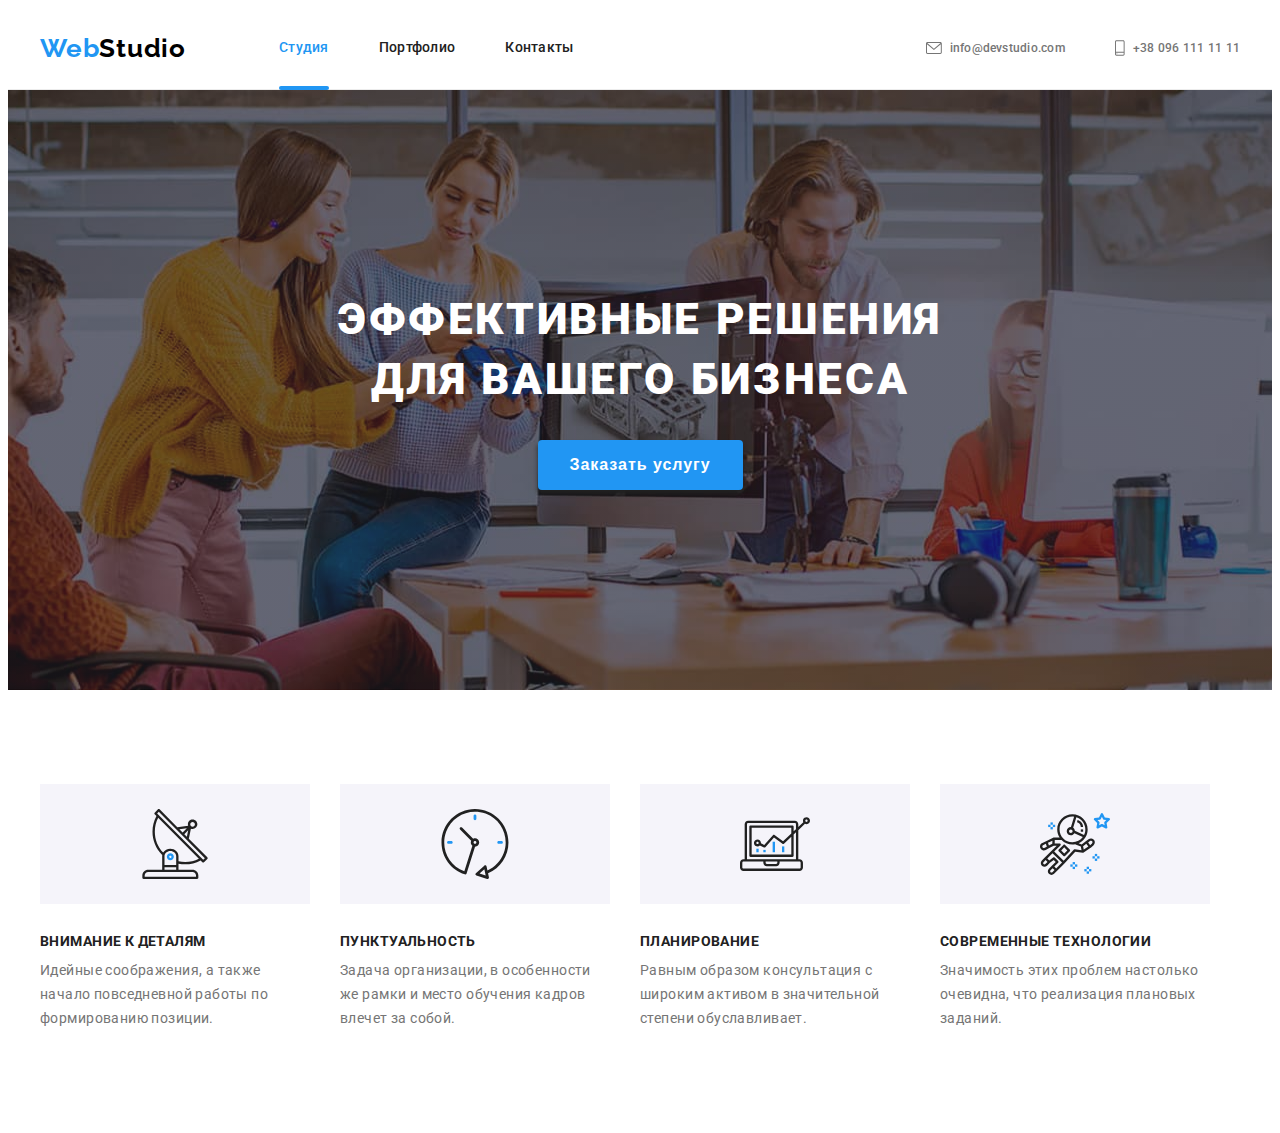
==== commit 2213d25f: "Адаптирует хиро и преимущества" ====
--- a/index.html
+++ b/index.html
@@ -115,7 +115,7 @@
     <main>
       <!-- HERO -->
 
-      <!-- <section class="stydio-hero">
+      <section class="stydio-hero">
         <div class="container stydio-hero__container">
           <h1 class="stydio-hero__title">
             Эффективные решения <br />
@@ -123,11 +123,11 @@
           </h1>
           <button class="modal-btn" type="button" data-modal-open>Заказать услугу</button>
         </div>
-      </section> -->
+      </section>
 
       <!-- BENEFITS -->
 
-      <!-- <section class="benefits">
+      <section class="benefits">
         <div class="container">
           <h2 class="visually-hidden">Наши преимущества</h2>
           <ul class="benefits-menu benefits__benefits-menu list">
@@ -177,7 +177,7 @@
             </li>
           </ul>
         </div>
-      </section> -->
+      </section>
 
       <!-- PORTFOLIO -->
 
--- a/css/main.min.css
+++ b/css/main.min.css
@@ -1 +1 @@
-:root{--primary-font: "Roboto", sans-serif;--secondary-font: "Raleway", sans-serif;--accent-color: #2196f3;--color-title: #212121;--color-text: #757575}.visually-hidden{position:absolute;width:1px;height:1px;margin:-1px;border:0;padding:0;white-space:nowrap;clip-path:inset(100%);clip:rect(0 0 0 0);overflow:hidden}h1,h2,h3,p{margin-top:0;margin-bottom:0}ul,ol{margin-top:0;margin-bottom:0;padding-left:0}img{display:block}.list{list-style:none}.link{text-decoration:none}body{font-family:var(--primary-font)}.container{width:100%;padding-left:15px;padding-right:15px}@media screen and (min-width: 480px){.container{width:480px;margin:0 auto}}@media screen and (min-width: 768px){.container{width:768px}}@media screen and (min-width: 1200px){.container{width:1200px}}.mobile-menu{position:fixed;left:0;top:0;width:100%;height:100%;background-color:#fff;opacity:0;visibility:hidden;pointer-events:none;transition:opacity 250ms cubic-bezier(0.4, 0, 0.2, 1),visibility 250ms cubic-bezier(0.4, 0, 0.2, 1)}.mobile-menu.is-open{opacity:1;visibility:visible;pointer-events:auto}.mobile-menu__container{position:relative;padding-left:40px;padding-top:48px;padding-bottom:48px}.mobile-menu__close-icon{transition:fill 250ms cubic-bezier(0.4, 0, 0.2, 1)}.mobile-menu__close-button{position:absolute;top:10px;right:15px;border:none;background-color:rgba(0,0,0,0);padding:0;line-height:0}.mobile-menu__close-button:hover .mobile-menu__close-icon,.mobile-menu__close-button:focus .mobile-menu__close-icon{fill:var(--accent-color)}.mobile-menu__link{font-family:var(--primary-font);font-weight:500;font-size:40px;line-height:1.18;text-align:center;letter-spacing:.02em;color:var(--color-title);transition:color 250ms cubic-bezier(0.4, 0, 0.2, 1)}.mobile-menu__link:hover,.mobile-menu__link:focus{color:var(--accent-color)}.mobile-menu__item:not(:last-child){margin-bottom:32px}.mobile-menu__link_current{color:var(--accent-color)}.mobile-menu__contact{padding-top:302px;padding-bottom:64px}.mobile-menu__email{font-family:var(--primary-font);font-weight:500;font-size:24px;line-height:1.17;letter-spacing:.02em;color:var(--color-text)}.mobile-menu__phone-number{font-family:var(--primary-font);display:block;font-weight:500;font-size:34px;line-height:1.18;letter-spacing:.02em;margin-bottom:32px;color:var(--accent-color)}.mobile-menu__social{display:flex;align-items:center}.mobile-menu__social-link{font-family:var(--primary-font);font-weight:500;font-size:18px;line-height:1.22;letter-spacing:.02em;color:var(--accent-color);padding-left:10px;padding-right:10px}.mobile-menu__social-item:not(:last-child){border-right:1px solid rgba(33,33,33,.2)}.logo{padding-top:25px;padding-bottom:25px;font-family:var(--secondary-font);font-weight:700;font-size:26px;line-height:1.19;letter-spacing:.03em;color:var(--accent-color)}.footer__logo{padding-bottom:20px;padding-top:0}.header__logo{margin-right:93px}.logo_theme_dark{color:#000}.logo_theme_light{color:#fff}.backdrop{position:fixed;top:0;left:0;width:100%;height:100%;background:rgba(0,0,0,.2);transition:opacity 250ms cubic-bezier(0.4, 0, 0.2, 1),visibility 250ms cubic-bezier(0.4, 0, 0.2, 1)}.backdrop.is-hidden{opacity:0;visibility:hidden;pointer-events:none}.modal{position:absolute;top:50%;left:50%;transform:translate(-50%, -50%);width:528px;height:581px;background-color:#fff;box-shadow:0px 1px 3px rgba(0,0,0,.12),0px 1px 1px rgba(0,0,0,.14),0px 2px 1px rgba(0,0,0,.2);border-radius:4px;padding:40px}.modal__close-button{position:absolute;top:8px;right:8px;display:flex;align-items:center;justify-content:center;width:30px;height:30px;padding:0;border-radius:50%;background:#fff;border:1px solid rgba(0,0,0,.1);cursor:pointer}.modal__close-button:hover .modal__close-icon,.modal__close-button:focus .modal__close-icon{fill:var(--accent-color)}.modal__close-icon{transition:fill 250ms cubic-bezier(0.4, 0, 0.2, 1)}.contact-form{display:flex;flex-direction:column}.contact-form__text{font-family:var(--primary-font);font-weight:700;font-size:20px;line-height:1.15;text-align:center;letter-spacing:.03em;color:var(--color-title);margin-bottom:12px}.contact-form__field{margin-bottom:10px}.contact-form__input{width:100%;border:1px solid rgba(33,33,33,.2);border-radius:4px;padding-left:42px;height:40px;transition:border 250ms cubic-bezier(0.4, 0, 0.2, 1);cursor:pointer}.contact-form__input:focus{outline:none;border:1px solid var(--accent-color)}.contact-form__icon{position:absolute;width:18px;height:18px;top:50%;left:12px;transform:translateY(-50%);fill:var(--color-title);transition:fill 250ms cubic-bezier(0.4, 0, 0.2, 1)}.contact-form__input:focus+.contact-form__icon{fill:var(--accent-color)}.contact-form__wrapper{position:relative;display:block}.contact-form__message{display:block;width:100%;border:1px solid rgba(33,33,33,.2);border-radius:4px;padding:16px 12px;height:120px;resize:none;margin-bottom:20px;transition:border 250ms cubic-bezier(0.4, 0, 0.2, 1);cursor:pointer}.contact-form__message:focus{outline:none;border:1px solid var(--accent-color)}.contact-form__message::placeholder{color:rgba(117,117,117,.5)}.contact-form__field-key{display:block;font-family:var(--primary-font);font-weight:400;font-size:12px;line-height:1.16;letter-spacing:.01em;color:var(--color-text);margin-bottom:4px}.contact-form__button{min-width:200px;align-self:center;font-weight:700;font-size:16px;line-height:1.87;letter-spacing:.06em;color:#fff;background:var(--accent-color);box-shadow:0px 4px 4px rgba(0,0,0,.15);border:none;border-radius:4px;cursor:pointer;padding:10px 56px;display:block}.contact-form__policy-text{display:flex;align-items:center;justify-content:center;font-family:var(--primary-font);font-weight:400;font-size:14px;line-height:1.71;margin-bottom:30px;letter-spacing:.03em;color:#757575}.contact-form__policy-text::before{content:"";display:block;cursor:pointer;margin-right:7px;width:16px;height:15px;background-image:url(../images/check-box.svg)}.contact-form__checkbox:checked+.contact-form__policy-text::before{background-image:url(../images/icon-check.svg)}.menu{display:none}.page-header__contact{display:none}.page-header{padding-top:16px;padding-bottom:16px}.page-header__container{display:flex;align-items:center;justify-content:space-between}.mobile-menu-open-button__icon{transition:fill 250ms cubic-bezier(0.4, 0, 0.2, 1)}.mobile-menu-open-button{border:none;background-color:rgba(0,0,0,0);padding:0;line-height:0}.mobile-menu-open-button:hover .mobile-menu-open-button__icon,.mobile-menu-open-button:focus .mobile-menu-open-button__icon{fill:var(--accent-color)}.page-header{border-bottom:1px solid #ececec}@media screen and (min-width: 768px){.page-header{padding-bottom:0}.mobile-menu-open-button{display:none}.menu{display:block}.page-header__contact{display:block}.menu{display:flex;align-items:center}.navigation{display:flex;align-items:center}.page-header__contact{display:flex;flex-direction:column}.header__logo{margin-right:88px}.menu__item:not(:last-child){margin-right:50px}.menu__link{position:relative;display:flex;flex-direction:column;align-items:center;font-family:var(--primary-font);font-style:normal;font-weight:500;font-size:14px;line-height:1.14;letter-spacing:.02em;color:var(--color-title);padding-top:32px;padding-bottom:32px;transition:color 250ms cubic-bezier(0.4, 0, 0.2, 1)}.menu__link:hover,.menu__link:focus{color:var(--accent-color)}.menu__link_current{color:var(--accent-color)}.menu__link_current::after{position:absolute;display:block;bottom:-2px;width:100%;height:4px;background-color:#2196f3;border-radius:2px;content:""}.contact__email{display:flex;align-items:center;font-family:var(--primary-font);font-style:normal;font-weight:500;font-size:12px;line-height:1.17;letter-spacing:.02em;margin-bottom:10px;color:#757575;transition:color 250ms cubic-bezier(0.4, 0, 0.2, 1)}.contact__email:hover,.contact__email:focus{color:var(--accent-color);fill:currentColor}.contact__email:hover .contact__icon,.contact__email:focus .contact__icon{color:var(--accent-color);fill:currentColor}.contact__icon{margin-right:8px;fill:var(--color-text);transition:fill 250ms cubic-bezier(0.4, 0, 0.2, 1)}.contact__phone-number{display:flex;align-items:center;font-family:var(--primary-font);font-style:normal;font-weight:500;font-size:12px;line-height:1.17;letter-spacing:.02em;color:#757575;transition:color 250ms cubic-bezier(0.4, 0, 0.2, 1)}.contact__phone-number:hover,.contact__phone-number:focus{color:var(--accent-color);fill:currentColor}.contact__phone-number:hover .contact__icon,.contact__phone-number:focus .contact__icon{color:var(--accent-color);fill:currentColor}}@media screen and (min-width: 1200px){.page-header__contact{display:flex;align-items:center;flex-direction:row}.page-header__contact .contact__email{margin-right:50px;margin-bottom:0}.header__logo{margin-right:93px}}.stydio-hero__container{padding-top:200px;padding-bottom:200px}.stydio-hero__title{font-weight:900;font-size:44px;line-height:1.36;letter-spacing:.06em;text-transform:uppercase;color:#fff;margin-bottom:30px;text-align:center}.stydio-hero{background-color:#c4c4c4;background-image:linear-gradient(rgba(47, 48, 58, 0.4), rgba(47, 48, 58, 0.4)),url("../images/shapka.jpg");background-size:cover;background-position:initial;background-repeat:no-repeat;max-width:1600px;margin-left:auto;margin-right:auto}.modal-btn{min-width:200px;font-weight:700;font-size:16px;line-height:1.87;letter-spacing:.06em;color:#fff;background:var(--accent-color);box-shadow:0px 4px 4px var(--color-title);border:none;border-radius:4px;cursor:pointer;padding:10px 32px;display:block;margin-left:auto;margin-right:auto}.benefits-menu__logo{display:flex;align-items:center;justify-content:center;width:270px;height:120px;background:#f5f4fa;margin-bottom:30px}.benefits__benefits-menu{display:flex;align-items:center;padding-top:94px;padding-bottom:94px}.benefits-menu__item:not(:last-child){margin-right:30px}.benefits-menu__title{font-weight:700;font-size:14px;line-height:1.14;letter-spacing:.03em;text-transform:uppercase;margin-bottom:10px;color:var(--color-title)}.benefits-menu__description{font-weight:400;font-size:14px;line-height:1.71;letter-spacing:.03em;color:var(--color-text)}.portfolio__portfolio-gallery{display:flex;flex-wrap:wrap;padding-bottom:94px}.portfolio__title{font-weight:700;font-size:36px;line-height:1.17;text-align:center;letter-spacing:.03em;margin-bottom:50px;color:var(--color-title)}.portfolio-gallery__item{position:relative}.portfolio-gallery__item:not(:nth-child(3n)){margin-right:30px}.portfolio-gallery__overlay{display:flex;align-items:center;justify-content:center;position:absolute;right:0;bottom:0;width:100%;height:70px;font-family:var(--primary-font);font-weight:700;font-size:14px;line-height:1.14;letter-spacing:.03em;text-transform:uppercase;color:#fff;background:rgba(47,48,58,.8)}.social-info-list{display:flex;justify-content:center}.social-info-list__item:not(:last-child){margin-right:10px}.social-info-list__link{display:flex;align-items:center;justify-content:center;width:44px;height:44px;border-radius:50%;background:#fff;transition:background-color 250ms cubic-bezier(0.4, 0, 0.2, 1)}.social-info-list__link:hover,.social-info-list__link:focus{background-color:var(--accent-color)}.social-info-list__icon{fill:#afb1b8;transition:fill 250ms cubic-bezier(0.4, 0, 0.2, 1)}.social-info-list__link:hover .social-info-list__icon,.social-info-list__link:focus .social-info-list__icon{fill:#fff}.our-team__employees{display:flex;flex-wrap:wrap;padding-bottom:94px}.employees__card-content{padding-top:30px;padding-bottom:30px}.our-team{background:#f5f4fa}.employees__card{box-shadow:0px 1px 3px rgba(0,0,0,.12),0px 1px 1px rgba(0,0,0,.14),0px 2px 1px rgba(0,0,0,.2);border-radius:0px 0px 4px 4px;background:#fff}.employees__card:not(:nth-child(4n)){margin-right:30px}.employees__title{font-weight:700;font-size:36px;line-height:1.67;text-align:center;letter-spacing:.03em;padding-top:94px;padding-bottom:50px;color:var(--color-title)}.employees__name{font-weight:500;font-size:16px;line-height:1.19;text-align:center;letter-spacing:.03em;margin-bottom:10px;color:var(--color-title)}.employees__position{font-weight:400;font-size:16px;line-height:1.19;text-align:center;letter-spacing:.03em;margin-bottom:16px;color:var(--color-text)}.our-clients__container{padding-top:94px;padding-bottom:94px}.our-clients__title{font-family:var(--primary-font);font-weight:700;font-size:36px;line-height:1.17;text-align:center;letter-spacing:.03em;margin-bottom:50px;color:var(--color-title)}.our-clients__list{display:flex}.our-clients__item:not(:last-child){margin-right:30px}.our-clients__link{display:flex;align-items:center;justify-content:center;width:170px;height:92px;border:1px solid #afb1b8;border-radius:4px;background:#fff;transition:border 250ms cubic-bezier(0.4, 0, 0.2, 1)}.our-clients__link:hover,.our-clients__link:focus{border:1px solid var(--accent-color)}.our-clients__icon{fill:#afb1b8;transition:fill 250ms cubic-bezier(0.4, 0, 0.2, 1)}.our-clients__link:hover .our-clients__icon,.our-clients__link:focus .our-clients__icon{fill:var(--accent-color)}.container__filters-buttons{display:flex;align-items:center;justify-content:center;padding-top:94px;padding-bottom:50px}.filters-buttons__item:not(:last-child){margin-right:8px}.filters-buttons__btn{border:none;font-weight:500;font-size:16px;line-height:26px;text-align:center;letter-spacing:.03em;color:var(--color-title);background:#f5f4fa;cursor:pointer;padding:6px 22px;box-shadow:0px 3px 1px rgba(0,0,0,.1),0px 1px 2px rgba(0,0,0,.08),0px 2px 2px rgba(0,0,0,.12);border-radius:4px;transition:background-color 250ms cubic-bezier(0.4, 0, 0.2, 1),color 250ms cubic-bezier(0.4, 0, 0.2, 1)}.filters-buttons__btn:hover,.filters-buttons__btn:focus{color:#fff;background-color:var(--accent-color)}.container__projects-list{display:flex;flex-wrap:wrap;padding-bottom:94px}.projects-list__item:not(:nth-child(3n)){margin-right:30px}.projects-list__item:not(:nth-last-child(-n+3)){margin-bottom:30px}.projects-list__img-wrapper{position:relative;overflow:hidden}.project-list__overlay{position:absolute;top:0;left:0;width:100%;height:100%;font-family:var(--primary-font);font-weight:400;font-size:18px;line-height:1.56;letter-spacing:.03em;padding-top:63px;padding-bottom:63px;padding-left:24px;padding-right:24px;overflow:auto;transform:translateY(100%);transition:transform 250ms cubic-bezier(0.4, 0, 0.2, 1);color:#fff;background:rgba(33,150,243,.9)}.projects-list__link:hover .project-list__overlay,.projects-list__link:focus .project-list__overlay{transform:translateY(0%)}.projects-list__card-content{padding-top:20px;padding-bottom:20px;padding-left:24px;padding-right:24px;background:#fff;border:1px solid #eee}.projects-list__item{background:#fff}.projects-list__link{display:block;transition:box-shadow 250ms cubic-bezier(0.4, 0, 0.2, 1)}.projects-list__link:hover,.projects-list__link:focus{box-shadow:0px 1px 1px rgba(0,0,0,.12),0px 4px 4px rgba(0,0,0,.06),1px 4px 6px rgba(0,0,0,.16)}.projects-list__name{font-weight:700;font-size:18px;line-height:2;letter-spacing:.06em;color:var(--color-title);margin-bottom:4px}.projects-list__description{font-weight:400;font-size:16px;line-height:1.87;letter-spacing:.03em;color:var(--color-text)}.footer__container{display:flex;justify-content:space-between;padding-top:60px;padding-bottom:60px}.footer__contact{display:flex}.footer__left{display:flex;flex-direction:column;justify-content:flex-start;margin-right:70px}.footer__right{display:flex;flex-direction:column;align-items:start}.contact-list__container:not(:last-child){margin-bottom:9px}.footer{display:flex;justify-content:start;background:#2f303a}.contact-list__phone-number{font-style:normal;font-weight:400;font-size:14px;line-height:1.71;letter-spacing:.03em;color:rgba(255,255,255,.6)}.contact-list__email{font-style:normal;font-weight:400;font-size:14px;line-height:1.71;letter-spacing:.03em;color:rgba(255,255,255,.6)}.contact-list__link{font-style:normal;font-weight:400;font-size:14px;line-height:1.71;letter-spacing:.03em;color:#fff}.footer__pointing-text{font-family:var(--primary-font);font-weight:700;font-size:14px;line-height:1.14;letter-spacing:.03em;text-transform:uppercase;color:#fff;margin-bottom:20px}.social-info-list__link{display:flex;align-items:center;justify-content:center;width:44px;height:44px;border-radius:50%;background:#fff;background-color:rgba(255,255,255,.1);transition:background-color 250ms cubic-bezier(0.4, 0, 0.2, 1)}.social-info-list__link:hover,.social-info-list__link:focus{background-color:var(--accent-color)}.social-info-list__icon_footer{fill:#fff;transition:fill 250ms cubic-bezier(0.4, 0, 0.2, 1)}.footer-social-list-link:hover .social-info-list__icon_footer,.footer-social-list-link:focus .social-info-list__icon_footer{fill:#fff}.subscribe-section__text{font-family:var(--primary-font);font-weight:700;font-size:14px;line-height:1.14;letter-spacing:.03em;text-transform:uppercase;color:#fff;margin-bottom:20px}.subscribe-section__form-input{font-family:var(--primary-font);font-weight:400;font-size:16px;line-height:1.25;letter-spacing:.03em;color:#fff;border:1px solid rgba(255,255,255,.3);filter:drop-shadow(0px 4px 4px rgba(0, 0, 0, 0.15));border-radius:4px;background:#2f303a;height:50px;width:358px;margin-right:12px;padding-left:16px;cursor:pointer}.subscribe-section__form-input:focus{outline:none}.subscribe-section__form-input::placeholder{font-family:var(--primary-font);font-weight:400;font-size:16px;line-height:1.25;display:flex;align-items:center;letter-spacing:.03em;color:rgba(255,255,255,.6)}.subscribe-section__button-container{display:flex;align-items:center;justify-content:center}.subscribe-section__button{background:var(--accent-color);box-shadow:0px 4px 4px rgba(0,0,0,.15);border-radius:4px;border:none;cursor:pointer;height:50px}.subscribe-section__button-text{font-family:var(--primary-font);font-weight:700;font-size:16px;line-height:1.88;letter-spacing:.06em;color:#fff;margin-right:10px}/*# sourceMappingURL=main.min.css.map */+:root{--primary-font: "Roboto", sans-serif;--secondary-font: "Raleway", sans-serif;--accent-color: #2196f3;--color-title: #212121;--color-text: #757575}.visually-hidden{position:absolute;width:1px;height:1px;margin:-1px;border:0;padding:0;white-space:nowrap;clip-path:inset(100%);clip:rect(0 0 0 0);overflow:hidden}h1,h2,h3,p{margin-top:0;margin-bottom:0}ul,ol{margin-top:0;margin-bottom:0;padding-left:0}img{display:block}.list{list-style:none}.link{text-decoration:none}body{font-family:var(--primary-font)}.container{width:100%;padding-left:15px;padding-right:15px}@media screen and (min-width: 480px){.container{width:480px;margin:0 auto}}@media screen and (min-width: 768px){.container{width:768px}}@media screen and (min-width: 1200px){.container{width:1200px}}.mobile-menu{position:fixed;left:0;top:0;width:100%;height:100%;background-color:#fff;opacity:0;visibility:hidden;pointer-events:none;transition:opacity 250ms cubic-bezier(0.4, 0, 0.2, 1),visibility 250ms cubic-bezier(0.4, 0, 0.2, 1)}.mobile-menu.is-open{opacity:1;visibility:visible;pointer-events:auto}.mobile-menu__container{position:relative;padding-left:40px;padding-top:48px;padding-bottom:48px}.mobile-menu__close-icon{transition:fill 250ms cubic-bezier(0.4, 0, 0.2, 1)}.mobile-menu__close-button{position:absolute;top:10px;right:15px;border:none;background-color:rgba(0,0,0,0);padding:0;line-height:0}.mobile-menu__close-button:hover .mobile-menu__close-icon,.mobile-menu__close-button:focus .mobile-menu__close-icon{fill:var(--accent-color)}.mobile-menu__link{font-family:var(--primary-font);font-weight:500;font-size:40px;line-height:1.18;text-align:center;letter-spacing:.02em;color:var(--color-title);transition:color 250ms cubic-bezier(0.4, 0, 0.2, 1)}.mobile-menu__link:hover,.mobile-menu__link:focus{color:var(--accent-color)}.mobile-menu__item:not(:last-child){margin-bottom:32px}.mobile-menu__link_current{color:var(--accent-color)}.mobile-menu__contact{padding-top:302px;padding-bottom:64px}.mobile-menu__email{font-family:var(--primary-font);font-weight:500;font-size:24px;line-height:1.17;letter-spacing:.02em;color:var(--color-text)}.mobile-menu__phone-number{font-family:var(--primary-font);display:block;font-weight:500;font-size:34px;line-height:1.18;letter-spacing:.02em;margin-bottom:32px;color:var(--accent-color)}.mobile-menu__social{display:flex;align-items:center}.mobile-menu__social-link{font-family:var(--primary-font);font-weight:500;font-size:18px;line-height:1.22;letter-spacing:.02em;color:var(--accent-color);padding-left:10px;padding-right:10px}.mobile-menu__social-item:not(:last-child){border-right:1px solid rgba(33,33,33,.2)}.logo{padding-top:25px;padding-bottom:25px;font-family:var(--secondary-font);font-weight:700;font-size:26px;line-height:1.19;letter-spacing:.03em;color:var(--accent-color)}.footer__logo{padding-bottom:20px;padding-top:0}.header__logo{margin-right:93px}.logo_theme_dark{color:#000}.logo_theme_light{color:#fff}.backdrop{position:fixed;top:0;left:0;width:100%;height:100%;background:rgba(0,0,0,.2);transition:opacity 250ms cubic-bezier(0.4, 0, 0.2, 1),visibility 250ms cubic-bezier(0.4, 0, 0.2, 1)}.backdrop.is-hidden{opacity:0;visibility:hidden;pointer-events:none}.modal{position:absolute;top:50%;left:50%;transform:translate(-50%, -50%);width:528px;height:581px;background-color:#fff;box-shadow:0px 1px 3px rgba(0,0,0,.12),0px 1px 1px rgba(0,0,0,.14),0px 2px 1px rgba(0,0,0,.2);border-radius:4px;padding:40px}.modal__close-button{position:absolute;top:8px;right:8px;display:flex;align-items:center;justify-content:center;width:30px;height:30px;padding:0;border-radius:50%;background:#fff;border:1px solid rgba(0,0,0,.1);cursor:pointer}.modal__close-button:hover .modal__close-icon,.modal__close-button:focus .modal__close-icon{fill:var(--accent-color)}.modal__close-icon{transition:fill 250ms cubic-bezier(0.4, 0, 0.2, 1)}.contact-form{display:flex;flex-direction:column}.contact-form__text{font-family:var(--primary-font);font-weight:700;font-size:20px;line-height:1.15;text-align:center;letter-spacing:.03em;color:var(--color-title);margin-bottom:12px}.contact-form__field{margin-bottom:10px}.contact-form__input{width:100%;border:1px solid rgba(33,33,33,.2);border-radius:4px;padding-left:42px;height:40px;transition:border 250ms cubic-bezier(0.4, 0, 0.2, 1);cursor:pointer}.contact-form__input:focus{outline:none;border:1px solid var(--accent-color)}.contact-form__icon{position:absolute;width:18px;height:18px;top:50%;left:12px;transform:translateY(-50%);fill:var(--color-title);transition:fill 250ms cubic-bezier(0.4, 0, 0.2, 1)}.contact-form__input:focus+.contact-form__icon{fill:var(--accent-color)}.contact-form__wrapper{position:relative;display:block}.contact-form__message{display:block;width:100%;border:1px solid rgba(33,33,33,.2);border-radius:4px;padding:16px 12px;height:120px;resize:none;margin-bottom:20px;transition:border 250ms cubic-bezier(0.4, 0, 0.2, 1);cursor:pointer}.contact-form__message:focus{outline:none;border:1px solid var(--accent-color)}.contact-form__message::placeholder{color:rgba(117,117,117,.5)}.contact-form__field-key{display:block;font-family:var(--primary-font);font-weight:400;font-size:12px;line-height:1.16;letter-spacing:.01em;color:var(--color-text);margin-bottom:4px}.contact-form__button{min-width:200px;align-self:center;font-weight:700;font-size:16px;line-height:1.87;letter-spacing:.06em;color:#fff;background:var(--accent-color);box-shadow:0px 4px 4px rgba(0,0,0,.15);border:none;border-radius:4px;cursor:pointer;padding:10px 56px;display:block}.contact-form__policy-text{display:flex;align-items:center;justify-content:center;font-family:var(--primary-font);font-weight:400;font-size:14px;line-height:1.71;margin-bottom:30px;letter-spacing:.03em;color:#757575}.contact-form__policy-text::before{content:"";display:block;cursor:pointer;margin-right:7px;width:16px;height:15px;background-image:url(../images/check-box.svg)}.contact-form__checkbox:checked+.contact-form__policy-text::before{background-image:url(../images/icon-check.svg)}.menu{display:none}.page-header__contact{display:none}.page-header{padding-top:16px;padding-bottom:16px}.page-header__container{display:flex;align-items:center;justify-content:space-between}.mobile-menu-open-button__icon{transition:fill 250ms cubic-bezier(0.4, 0, 0.2, 1)}.mobile-menu-open-button{border:none;background-color:rgba(0,0,0,0);padding:0;line-height:0}.mobile-menu-open-button:hover .mobile-menu-open-button__icon,.mobile-menu-open-button:focus .mobile-menu-open-button__icon{fill:var(--accent-color)}.page-header{border-bottom:1px solid #ececec}@media screen and (min-width: 768px){.page-header{padding-top:0;padding-bottom:0}.mobile-menu-open-button{display:none}.menu{display:block}.page-header__contact{display:block}.menu{display:flex;align-items:center}.navigation{display:flex;align-items:center}.page-header__contact{display:flex;flex-direction:column}.header__logo{margin-right:88px}.menu__item:not(:last-child){margin-right:50px}.menu__link{position:relative;display:flex;flex-direction:column;align-items:center;font-style:normal;font-weight:500;font-size:14px;line-height:1.14;letter-spacing:.02em;color:var(--color-title);padding-top:32px;padding-bottom:32px;transition:color 250ms cubic-bezier(0.4, 0, 0.2, 1)}.menu__link:hover,.menu__link:focus{color:var(--accent-color)}.menu__link_current{color:var(--accent-color)}.menu__link_current::after{position:absolute;display:block;bottom:-2px;width:100%;height:4px;background-color:#2196f3;border-radius:2px;content:""}.contact__email{display:flex;align-items:center;font-style:normal;font-weight:500;font-size:12px;line-height:1.17;letter-spacing:.02em;margin-bottom:10px;color:#757575;transition:color 250ms cubic-bezier(0.4, 0, 0.2, 1)}.contact__email:hover,.contact__email:focus{color:var(--accent-color);fill:currentColor}.contact__email:hover .contact__icon,.contact__email:focus .contact__icon{color:var(--accent-color);fill:currentColor}.contact__icon{margin-right:8px;fill:var(--color-text);transition:fill 250ms cubic-bezier(0.4, 0, 0.2, 1)}.contact__phone-number{display:flex;align-items:center;font-style:normal;font-weight:500;font-size:12px;line-height:1.17;letter-spacing:.02em;color:#757575;transition:color 250ms cubic-bezier(0.4, 0, 0.2, 1)}.contact__phone-number:hover,.contact__phone-number:focus{color:var(--accent-color);fill:currentColor}.contact__phone-number:hover .contact__icon,.contact__phone-number:focus .contact__icon{color:var(--accent-color);fill:currentColor}}@media screen and (min-width: 1200px){.page-header__contact{display:flex;align-items:center;flex-direction:row}.page-header__contact .contact__email{margin-right:50px;margin-bottom:0}.header__logo{margin-right:93px}}.stydio-hero__container{padding-top:118px;padding-bottom:118px}.stydio-hero__title{font-weight:900;font-size:26px;line-height:1.62;margin-bottom:30px;text-align:center;letter-spacing:.06em;text-transform:uppercase;color:#fff}.modal-btn{min-width:200px;font-weight:700;font-size:16px;line-height:1.87;letter-spacing:.06em;color:#fff;background:var(--accent-color);box-shadow:0px 4px 4px var(--color-title);border:none;border-radius:4px;cursor:pointer;padding:10px 32px;display:block;margin-left:auto;margin-right:auto}.stydio-hero{background-color:#c4c4c4;background-image:linear-gradient(rgba(47, 48, 58, 0.4), rgba(47, 48, 58, 0.4)),url("/images/shapka-mobile.jpg");background-size:cover;background-position:center;background-repeat:no-repeat;min-height:400px}@media(min-device-pixel-ratio: 2),(min-resolution: 192dpi),(min-resolution: 2dppx){.stydio-hero{background-image:linear-gradient(rgba(47, 48, 58, 0.4), rgba(47, 48, 58, 0.4)),url("/images/shapka-mobile@2x.jpg")}}@media screen and (min-width: 768px){.stydio-hero{background-image:linear-gradient(rgba(47, 48, 58, 0.4), rgba(47, 48, 58, 0.4)),url("/images/shapka-tablet.jpg")}}@media screen and (min-width: 768px)and (min-device-pixel-ratio: 2),screen and (min-width: 768px)and (min-resolution: 192dpi),screen and (min-width: 768px)and (min-resolution: 2dppx){.stydio-hero{background-image:linear-gradient(rgba(47, 48, 58, 0.4), rgba(47, 48, 58, 0.4)),url("/images/shapka-tablet@2x.jpg")}}@media screen and (min-width: 1200px){.stydio-hero__container{padding-top:200px;padding-bottom:200px}.stydio-hero__title{font-size:44px;line-height:1.36}.stydio-hero{background-image:linear-gradient(rgba(47, 48, 58, 0.4), rgba(47, 48, 58, 0.4)),url("/images/shapka-desktop.jpg")}}@media screen and (min-width: 1200px)and (min-device-pixel-ratio: 2),screen and (min-width: 1200px)and (min-resolution: 192dpi),screen and (min-width: 1200px)and (min-resolution: 2dppx){.stydio-hero{background-image:linear-gradient(rgba(47, 48, 58, 0.4), rgba(47, 48, 58, 0.4)),url("/images/shapka-desktop@2x.jpg")}}.benefits-menu__logo{display:flex;align-items:center;justify-content:center;width:100%;height:120px;background:#f5f4fa;margin-bottom:30px}.benefits{padding-top:60px;padding-bottom:60px}.benefits-menu__title{font-weight:700;font-size:14px;line-height:1.14;text-align:center;letter-spacing:.03em;text-transform:uppercase;margin-bottom:10px;color:var(--color-title)}.benefits-menu__description{font-weight:400;font-size:14px;line-height:1.71;letter-spacing:.03em;color:var(--color-text)}.benefits-menu__item:not(:last-child){margin-bottom:30px}@media screen and (min-width: 768px){.benefits-menu__logo{width:354px}.benefits-menu__item{display:flex;flex-direction:column;width:354px}.benefits-menu__item:not(:last-child){margin-bottom:0}.benefits-menu__item:nth-child(2n+1){margin-right:30px}.benefits-menu__item:nth-child(-n+2){margin-bottom:30px}.benefits-menu__title{text-align:start}.benefits-menu{display:flex;flex-wrap:wrap}}@media screen and (min-width: 1200px){.benefits-menu__logo{width:270px}.benefits{padding-top:94px;padding-bottom:94px}.benefits-menu__item{display:flex;width:270px}.benefits-menu__item:not(:last-child){margin-right:30px}.benefits-menu__item:nth-child(-n+2){margin-bottom:0}}.portfolio__portfolio-gallery{display:flex;flex-wrap:wrap;padding-bottom:94px}.portfolio__title{font-weight:700;font-size:36px;line-height:1.17;text-align:center;letter-spacing:.03em;margin-bottom:50px;color:var(--color-title)}.portfolio-gallery__item{position:relative}.portfolio-gallery__item:not(:nth-child(3n)){margin-right:30px}.portfolio-gallery__overlay{display:flex;align-items:center;justify-content:center;position:absolute;right:0;bottom:0;width:100%;height:70px;font-family:var(--primary-font);font-weight:700;font-size:14px;line-height:1.14;letter-spacing:.03em;text-transform:uppercase;color:#fff;background:rgba(47,48,58,.8)}.social-info-list{display:flex;justify-content:center}.social-info-list__item:not(:last-child){margin-right:10px}.social-info-list__link{display:flex;align-items:center;justify-content:center;width:44px;height:44px;border-radius:50%;background:#fff;transition:background-color 250ms cubic-bezier(0.4, 0, 0.2, 1)}.social-info-list__link:hover,.social-info-list__link:focus{background-color:var(--accent-color)}.social-info-list__icon{fill:#afb1b8;transition:fill 250ms cubic-bezier(0.4, 0, 0.2, 1)}.social-info-list__link:hover .social-info-list__icon,.social-info-list__link:focus .social-info-list__icon{fill:#fff}.our-team__employees{display:flex;flex-wrap:wrap;padding-bottom:94px}.employees__card-content{padding-top:30px;padding-bottom:30px}.our-team{background:#f5f4fa}.employees__card{box-shadow:0px 1px 3px rgba(0,0,0,.12),0px 1px 1px rgba(0,0,0,.14),0px 2px 1px rgba(0,0,0,.2);border-radius:0px 0px 4px 4px;background:#fff}.employees__card:not(:nth-child(4n)){margin-right:30px}.employees__title{font-weight:700;font-size:36px;line-height:1.67;text-align:center;letter-spacing:.03em;padding-top:94px;padding-bottom:50px;color:var(--color-title)}.employees__name{font-weight:500;font-size:16px;line-height:1.19;text-align:center;letter-spacing:.03em;margin-bottom:10px;color:var(--color-title)}.employees__position{font-weight:400;font-size:16px;line-height:1.19;text-align:center;letter-spacing:.03em;margin-bottom:16px;color:var(--color-text)}.our-clients__container{padding-top:94px;padding-bottom:94px}.our-clients__title{font-family:var(--primary-font);font-weight:700;font-size:36px;line-height:1.17;text-align:center;letter-spacing:.03em;margin-bottom:50px;color:var(--color-title)}.our-clients__list{display:flex}.our-clients__item:not(:last-child){margin-right:30px}.our-clients__link{display:flex;align-items:center;justify-content:center;width:170px;height:92px;border:1px solid #afb1b8;border-radius:4px;background:#fff;transition:border 250ms cubic-bezier(0.4, 0, 0.2, 1)}.our-clients__link:hover,.our-clients__link:focus{border:1px solid var(--accent-color)}.our-clients__icon{fill:#afb1b8;transition:fill 250ms cubic-bezier(0.4, 0, 0.2, 1)}.our-clients__link:hover .our-clients__icon,.our-clients__link:focus .our-clients__icon{fill:var(--accent-color)}.container__filters-buttons{display:flex;align-items:center;justify-content:center;padding-top:94px;padding-bottom:50px}.filters-buttons__item:not(:last-child){margin-right:8px}.filters-buttons__btn{border:none;font-weight:500;font-size:16px;line-height:26px;text-align:center;letter-spacing:.03em;color:var(--color-title);background:#f5f4fa;cursor:pointer;padding:6px 22px;box-shadow:0px 3px 1px rgba(0,0,0,.1),0px 1px 2px rgba(0,0,0,.08),0px 2px 2px rgba(0,0,0,.12);border-radius:4px;transition:background-color 250ms cubic-bezier(0.4, 0, 0.2, 1),color 250ms cubic-bezier(0.4, 0, 0.2, 1)}.filters-buttons__btn:hover,.filters-buttons__btn:focus{color:#fff;background-color:var(--accent-color)}.container__projects-list{display:flex;flex-wrap:wrap;padding-bottom:94px}.projects-list__item:not(:nth-child(3n)){margin-right:30px}.projects-list__item:not(:nth-last-child(-n+3)){margin-bottom:30px}.projects-list__img-wrapper{position:relative;overflow:hidden}.project-list__overlay{position:absolute;top:0;left:0;width:100%;height:100%;font-family:var(--primary-font);font-weight:400;font-size:18px;line-height:1.56;letter-spacing:.03em;padding-top:63px;padding-bottom:63px;padding-left:24px;padding-right:24px;overflow:auto;transform:translateY(100%);transition:transform 250ms cubic-bezier(0.4, 0, 0.2, 1);color:#fff;background:rgba(33,150,243,.9)}.projects-list__link:hover .project-list__overlay,.projects-list__link:focus .project-list__overlay{transform:translateY(0%)}.projects-list__card-content{padding-top:20px;padding-bottom:20px;padding-left:24px;padding-right:24px;background:#fff;border:1px solid #eee}.projects-list__item{background:#fff}.projects-list__link{display:block;transition:box-shadow 250ms cubic-bezier(0.4, 0, 0.2, 1)}.projects-list__link:hover,.projects-list__link:focus{box-shadow:0px 1px 1px rgba(0,0,0,.12),0px 4px 4px rgba(0,0,0,.06),1px 4px 6px rgba(0,0,0,.16)}.projects-list__name{font-weight:700;font-size:18px;line-height:2;letter-spacing:.06em;color:var(--color-title);margin-bottom:4px}.projects-list__description{font-weight:400;font-size:16px;line-height:1.87;letter-spacing:.03em;color:var(--color-text)}.footer__container{display:flex;justify-content:space-between;padding-top:60px;padding-bottom:60px}.footer__contact{display:flex}.footer__left{display:flex;flex-direction:column;justify-content:flex-start;margin-right:70px}.footer__right{display:flex;flex-direction:column;align-items:start}.contact-list__container:not(:last-child){margin-bottom:9px}.footer{display:flex;justify-content:start;background:#2f303a}.contact-list__phone-number{font-style:normal;font-weight:400;font-size:14px;line-height:1.71;letter-spacing:.03em;color:rgba(255,255,255,.6)}.contact-list__email{font-style:normal;font-weight:400;font-size:14px;line-height:1.71;letter-spacing:.03em;color:rgba(255,255,255,.6)}.contact-list__link{font-style:normal;font-weight:400;font-size:14px;line-height:1.71;letter-spacing:.03em;color:#fff}.footer__pointing-text{font-family:var(--primary-font);font-weight:700;font-size:14px;line-height:1.14;letter-spacing:.03em;text-transform:uppercase;color:#fff;margin-bottom:20px}.social-info-list__link{display:flex;align-items:center;justify-content:center;width:44px;height:44px;border-radius:50%;background:#fff;background-color:rgba(255,255,255,.1);transition:background-color 250ms cubic-bezier(0.4, 0, 0.2, 1)}.social-info-list__link:hover,.social-info-list__link:focus{background-color:var(--accent-color)}.social-info-list__icon_footer{fill:#fff;transition:fill 250ms cubic-bezier(0.4, 0, 0.2, 1)}.footer-social-list-link:hover .social-info-list__icon_footer,.footer-social-list-link:focus .social-info-list__icon_footer{fill:#fff}.subscribe-section__text{font-family:var(--primary-font);font-weight:700;font-size:14px;line-height:1.14;letter-spacing:.03em;text-transform:uppercase;color:#fff;margin-bottom:20px}.subscribe-section__form-input{font-family:var(--primary-font);font-weight:400;font-size:16px;line-height:1.25;letter-spacing:.03em;color:#fff;border:1px solid rgba(255,255,255,.3);filter:drop-shadow(0px 4px 4px rgba(0, 0, 0, 0.15));border-radius:4px;background:#2f303a;height:50px;width:358px;margin-right:12px;padding-left:16px;cursor:pointer}.subscribe-section__form-input:focus{outline:none}.subscribe-section__form-input::placeholder{font-family:var(--primary-font);font-weight:400;font-size:16px;line-height:1.25;display:flex;align-items:center;letter-spacing:.03em;color:rgba(255,255,255,.6)}.subscribe-section__button-container{display:flex;align-items:center;justify-content:center}.subscribe-section__button{background:var(--accent-color);box-shadow:0px 4px 4px rgba(0,0,0,.15);border-radius:4px;border:none;cursor:pointer;height:50px}.subscribe-section__button-text{font-family:var(--primary-font);font-weight:700;font-size:16px;line-height:1.88;letter-spacing:.06em;color:#fff;margin-right:10px}/*# sourceMappingURL=main.min.css.map */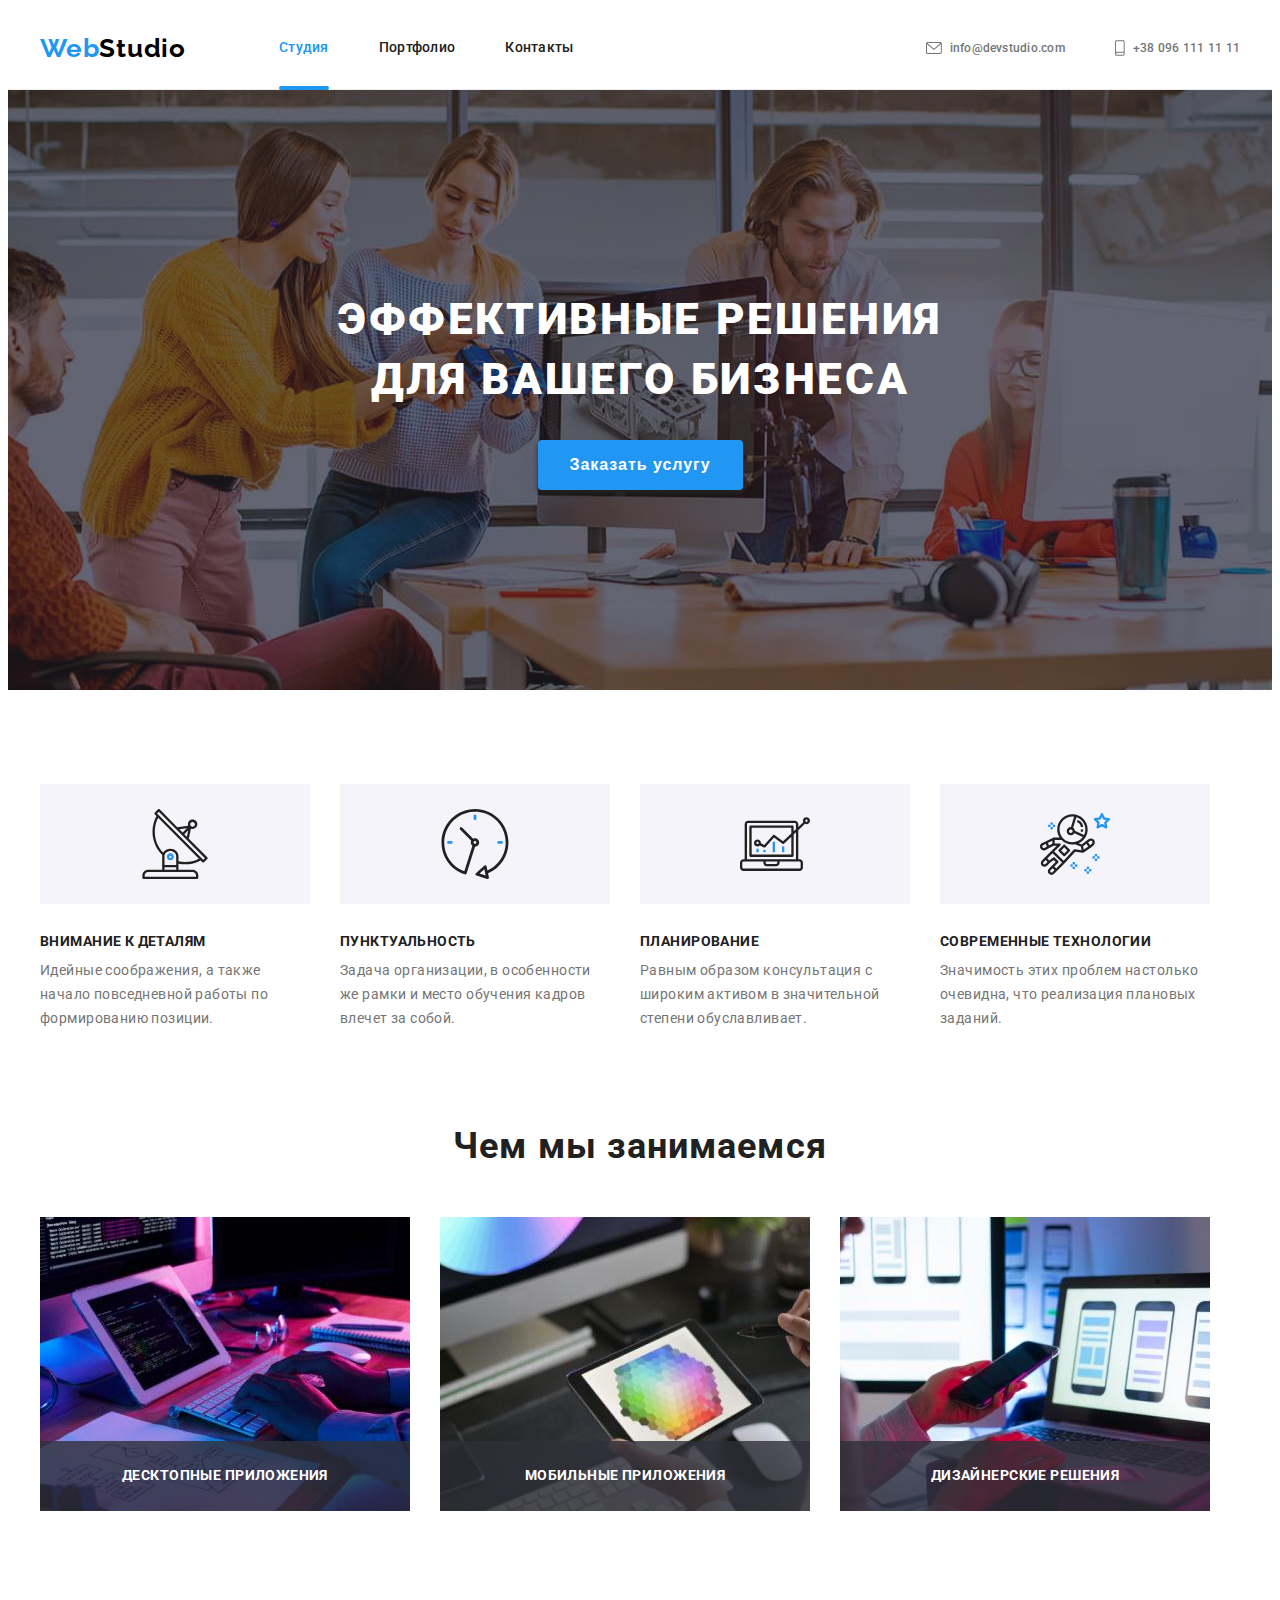
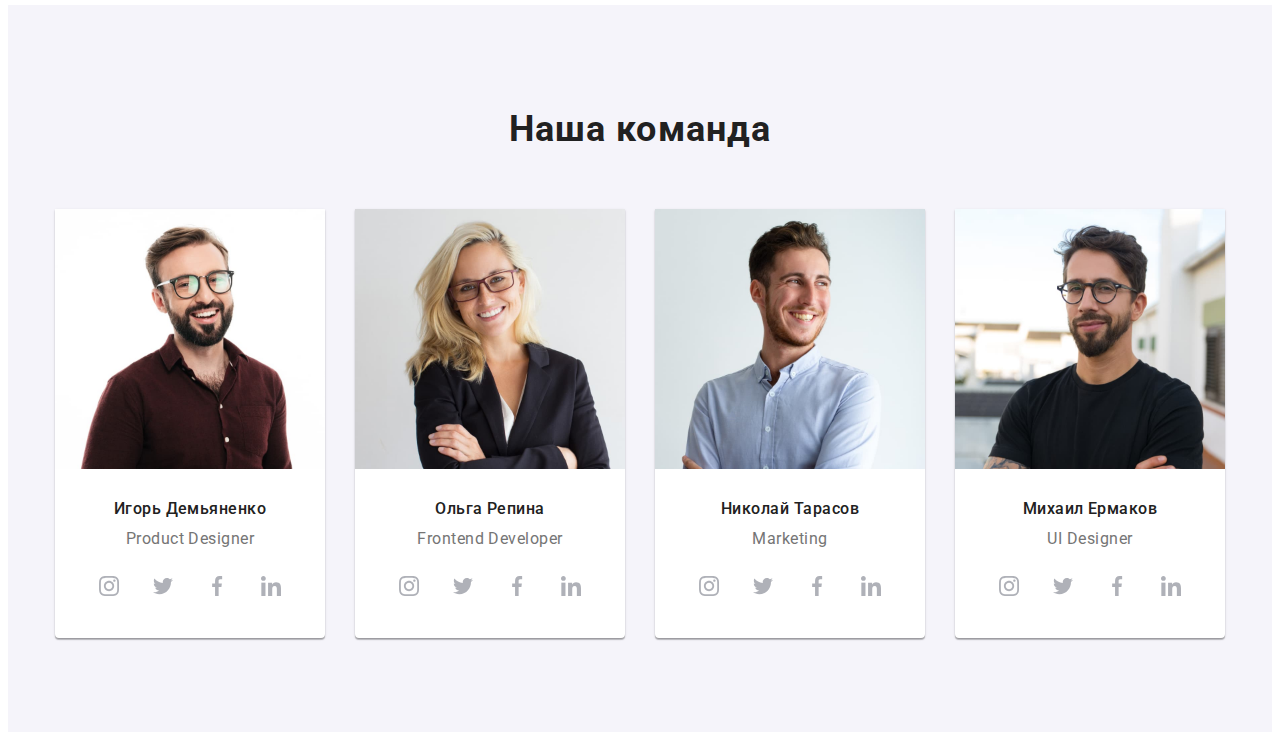
==== commit d6aa1cda: "Адаптирует нашу команду" ====
--- a/index.html
+++ b/index.html
@@ -65,52 +65,55 @@
       </div>
 
       <div class="mobile-menu" data-menu>
-         <div class="container mobile-menu__container">
-            <button type="button" class="mobile-menu__close-button" data-menu-close>
-                <svg class="mobile-menu__close-icon" width="40" height="40">
-                  <use href="./images/sprite.svg#icon-close-black"></use>
-                </svg>
-            </button>
-
-            <ul class="mobile-menu__list list">
-              <li class="mobile-menu__item">
-                <a class="mobile-menu__link mobile-menu__link_current link" href="№">Студия</a>
-              </li>
-              <li class="mobile-menu__item">
-                <a class="mobile-menu__link link" href="./portfolio.html">Портфолио</a>
-              </li>
-              <li class="mobile-menu__item">
-                <a class="mobile-menu__link link" href="#">Контакты</a>
-              </li>
-            </ul>
-
+        <div class="container mobile-menu__container">
+          <button type="button" class="mobile-menu__close-button" data-menu-close>
+            <svg class="mobile-menu__close-icon" width="40" height="40">
+              <use href="./images/sprite.svg#icon-close-black"></use>
+            </svg>
+          </button>
+          <ul class="mobile-menu__list list">
+            <li class="mobile-menu__item">
+              <a class="mobile-menu__link mobile-menu__link_current link" href="№">Студия</a>
+            </li>
+            <li class="mobile-menu__item">
+              <a class="mobile-menu__link link" href="./portfolio.html">Портфолио</a>
+            </li>
+            <li class="mobile-menu__item">
+              <a class="mobile-menu__link link" href="#">Контакты</a>
+            </li>
+          </ul>
+
+          <div class="mobile-menu__bottom">
             <ul class="mobile-menu__contact list">
               <li>
-            <a class="mobile-menu__phone-number link" href="tel:+380961111111">+38 096 111 11 11</a>
-          </li>
-          <li>
-            <a class="mobile-menu__email link" href="mailto:info@devstudio.com">info@devstudio.com</a>
-          </li>
-          
-        </ul>
-
-        <ul class="mobile-menu__social list">
-            <li class="mobile-menu__social-item">
-              <a class="mobile-menu__social-link link" href="#">Instagram</a>
-            </li>
-            <li class="mobile-menu__social-item">
-              <a class="mobile-menu__social-link link" href="#">Twitter</a>
-            </li>
-            <li class="mobile-menu__social-item">
-              <a class="mobile-menu__social-link link" href="#">Facebook</a>
-            </li>
-            <li class="mobile-menu__social-item">
-              <a class="mobile-menu__social-link link" href="#">LinkedIn</a>
-            </li>
-          </ul>
+                <a class="mobile-menu__phone-number link" href="tel:+380961111111"
+                  >+38 096 111 11 11</a
+                >
+              </li>
+              <li>
+                <a class="mobile-menu__email link" href="mailto:info@devstudio.com"
+                  >info@devstudio.com</a
+                >
+              </li>
+            </ul>
+
+            <ul class="mobile-menu__social list">
+              <li class="mobile-menu__social-item">
+                <a class="mobile-menu__social-link link" href="#">Instagram</a>
+              </li>
+              <li class="mobile-menu__social-item">
+                <a class="mobile-menu__social-link link" href="#">Twitter</a>
+              </li>
+              <li class="mobile-menu__social-item">
+                <a class="mobile-menu__social-link link" href="#">Facebook</a>
+              </li>
+              <li class="mobile-menu__social-item">
+                <a class="mobile-menu__social-link link" href="#">LinkedIn</a>
+              </li>
+            </ul>
           </div>
+        </div>
       </div>
-
     </header>
     <main>
       <!-- HERO -->
@@ -181,14 +184,14 @@
 
       <!-- PORTFOLIO -->
 
-      <!-- <section class="portfolio">
+      <section class="portfolio">
         <div class="container">
           <h2 class="portfolio__title">Чем мы занимаемся</h2>
           <ul class="portfolio-gallery portfolio__portfolio-gallery list">
             <li class="portfolio-gallery__item">
               <img
                 class="portfolio-gallery__img"
-                src="./images/work1.jpg"
+                src="./images/work/desktop-apps.jpg"
                 alt="Процесс работы за ноутбуком"
                 width="370"
                 height="294"
@@ -198,7 +201,7 @@
             <li class="portfolio-gallery__item">
               <img
                 class="portfolio-gallery__img"
-                src="./images/work2.jpg"
+                src="./images/work/design-solutions.jpg"
                 alt="Процесс работы за ноутбуком"
                 width="370"
                 height="294"
@@ -208,7 +211,7 @@
             <li class="portfolio-gallery__item">
               <img
                 class="portfolio-gallery__img"
-                src="./images/work3.jpg"
+                src="./images/work/mobile-apps.jpg"
                 alt="Процесс работы на планшете"
                 width="370"
                 height="294"
@@ -217,11 +220,11 @@
             </li>
           </ul>
         </div>
-      </section> -->
+      </section>
 
       <!-- OUR TEAM -->
 
-      <!-- <section class="our-team">
+      <section class="our-team">
         <div class="container">
           <h2 class="employees__title">Наша команда</h2>
           <ul class="employees list our-team__employees">
@@ -400,7 +403,7 @@
           </ul>
         </div>
       </section>
-    </main> -->
+    </main>
 
     <!-- OUR CLIENTS -->
 
@@ -464,8 +467,8 @@
               >Web<span class="logo_theme_light">Studio</span></a
             > -->
 
-            <!-- CONTACT INFORMATION -->
-            <!-- <address>
+    <!-- CONTACT INFORMATION -->
+    <!-- <address>
               <ul class="contact-list list contact-list__container">
                 <li class="contact-list__item">
                   <a
--- a/css/main.min.css
+++ b/css/main.min.css
@@ -1 +1 @@
-:root{--primary-font: "Roboto", sans-serif;--secondary-font: "Raleway", sans-serif;--accent-color: #2196f3;--color-title: #212121;--color-text: #757575}.visually-hidden{position:absolute;width:1px;height:1px;margin:-1px;border:0;padding:0;white-space:nowrap;clip-path:inset(100%);clip:rect(0 0 0 0);overflow:hidden}h1,h2,h3,p{margin-top:0;margin-bottom:0}ul,ol{margin-top:0;margin-bottom:0;padding-left:0}img{display:block}.list{list-style:none}.link{text-decoration:none}body{font-family:var(--primary-font)}.container{width:100%;padding-left:15px;padding-right:15px}@media screen and (min-width: 480px){.container{width:480px;margin:0 auto}}@media screen and (min-width: 768px){.container{width:768px}}@media screen and (min-width: 1200px){.container{width:1200px}}.mobile-menu{position:fixed;left:0;top:0;width:100%;height:100%;background-color:#fff;opacity:0;visibility:hidden;pointer-events:none;transition:opacity 250ms cubic-bezier(0.4, 0, 0.2, 1),visibility 250ms cubic-bezier(0.4, 0, 0.2, 1)}.mobile-menu.is-open{opacity:1;visibility:visible;pointer-events:auto}.mobile-menu__container{position:relative;padding-left:40px;padding-top:48px;padding-bottom:48px}.mobile-menu__close-icon{transition:fill 250ms cubic-bezier(0.4, 0, 0.2, 1)}.mobile-menu__close-button{position:absolute;top:10px;right:15px;border:none;background-color:rgba(0,0,0,0);padding:0;line-height:0}.mobile-menu__close-button:hover .mobile-menu__close-icon,.mobile-menu__close-button:focus .mobile-menu__close-icon{fill:var(--accent-color)}.mobile-menu__link{font-family:var(--primary-font);font-weight:500;font-size:40px;line-height:1.18;text-align:center;letter-spacing:.02em;color:var(--color-title);transition:color 250ms cubic-bezier(0.4, 0, 0.2, 1)}.mobile-menu__link:hover,.mobile-menu__link:focus{color:var(--accent-color)}.mobile-menu__item:not(:last-child){margin-bottom:32px}.mobile-menu__link_current{color:var(--accent-color)}.mobile-menu__contact{padding-top:302px;padding-bottom:64px}.mobile-menu__email{font-family:var(--primary-font);font-weight:500;font-size:24px;line-height:1.17;letter-spacing:.02em;color:var(--color-text)}.mobile-menu__phone-number{font-family:var(--primary-font);display:block;font-weight:500;font-size:34px;line-height:1.18;letter-spacing:.02em;margin-bottom:32px;color:var(--accent-color)}.mobile-menu__social{display:flex;align-items:center}.mobile-menu__social-link{font-family:var(--primary-font);font-weight:500;font-size:18px;line-height:1.22;letter-spacing:.02em;color:var(--accent-color);padding-left:10px;padding-right:10px}.mobile-menu__social-item:not(:last-child){border-right:1px solid rgba(33,33,33,.2)}.logo{padding-top:25px;padding-bottom:25px;font-family:var(--secondary-font);font-weight:700;font-size:26px;line-height:1.19;letter-spacing:.03em;color:var(--accent-color)}.footer__logo{padding-bottom:20px;padding-top:0}.header__logo{margin-right:93px}.logo_theme_dark{color:#000}.logo_theme_light{color:#fff}.backdrop{position:fixed;top:0;left:0;width:100%;height:100%;background:rgba(0,0,0,.2);transition:opacity 250ms cubic-bezier(0.4, 0, 0.2, 1),visibility 250ms cubic-bezier(0.4, 0, 0.2, 1)}.backdrop.is-hidden{opacity:0;visibility:hidden;pointer-events:none}.modal{position:absolute;top:50%;left:50%;transform:translate(-50%, -50%);width:528px;height:581px;background-color:#fff;box-shadow:0px 1px 3px rgba(0,0,0,.12),0px 1px 1px rgba(0,0,0,.14),0px 2px 1px rgba(0,0,0,.2);border-radius:4px;padding:40px}.modal__close-button{position:absolute;top:8px;right:8px;display:flex;align-items:center;justify-content:center;width:30px;height:30px;padding:0;border-radius:50%;background:#fff;border:1px solid rgba(0,0,0,.1);cursor:pointer}.modal__close-button:hover .modal__close-icon,.modal__close-button:focus .modal__close-icon{fill:var(--accent-color)}.modal__close-icon{transition:fill 250ms cubic-bezier(0.4, 0, 0.2, 1)}.contact-form{display:flex;flex-direction:column}.contact-form__text{font-family:var(--primary-font);font-weight:700;font-size:20px;line-height:1.15;text-align:center;letter-spacing:.03em;color:var(--color-title);margin-bottom:12px}.contact-form__field{margin-bottom:10px}.contact-form__input{width:100%;border:1px solid rgba(33,33,33,.2);border-radius:4px;padding-left:42px;height:40px;transition:border 250ms cubic-bezier(0.4, 0, 0.2, 1);cursor:pointer}.contact-form__input:focus{outline:none;border:1px solid var(--accent-color)}.contact-form__icon{position:absolute;width:18px;height:18px;top:50%;left:12px;transform:translateY(-50%);fill:var(--color-title);transition:fill 250ms cubic-bezier(0.4, 0, 0.2, 1)}.contact-form__input:focus+.contact-form__icon{fill:var(--accent-color)}.contact-form__wrapper{position:relative;display:block}.contact-form__message{display:block;width:100%;border:1px solid rgba(33,33,33,.2);border-radius:4px;padding:16px 12px;height:120px;resize:none;margin-bottom:20px;transition:border 250ms cubic-bezier(0.4, 0, 0.2, 1);cursor:pointer}.contact-form__message:focus{outline:none;border:1px solid var(--accent-color)}.contact-form__message::placeholder{color:rgba(117,117,117,.5)}.contact-form__field-key{display:block;font-family:var(--primary-font);font-weight:400;font-size:12px;line-height:1.16;letter-spacing:.01em;color:var(--color-text);margin-bottom:4px}.contact-form__button{min-width:200px;align-self:center;font-weight:700;font-size:16px;line-height:1.87;letter-spacing:.06em;color:#fff;background:var(--accent-color);box-shadow:0px 4px 4px rgba(0,0,0,.15);border:none;border-radius:4px;cursor:pointer;padding:10px 56px;display:block}.contact-form__policy-text{display:flex;align-items:center;justify-content:center;font-family:var(--primary-font);font-weight:400;font-size:14px;line-height:1.71;margin-bottom:30px;letter-spacing:.03em;color:#757575}.contact-form__policy-text::before{content:"";display:block;cursor:pointer;margin-right:7px;width:16px;height:15px;background-image:url(../images/check-box.svg)}.contact-form__checkbox:checked+.contact-form__policy-text::before{background-image:url(../images/icon-check.svg)}.menu{display:none}.page-header__contact{display:none}.page-header{padding-top:16px;padding-bottom:16px}.page-header__container{display:flex;align-items:center;justify-content:space-between}.mobile-menu-open-button__icon{transition:fill 250ms cubic-bezier(0.4, 0, 0.2, 1)}.mobile-menu-open-button{border:none;background-color:rgba(0,0,0,0);padding:0;line-height:0}.mobile-menu-open-button:hover .mobile-menu-open-button__icon,.mobile-menu-open-button:focus .mobile-menu-open-button__icon{fill:var(--accent-color)}.page-header{border-bottom:1px solid #ececec}@media screen and (min-width: 768px){.page-header{padding-top:0;padding-bottom:0}.mobile-menu-open-button{display:none}.menu{display:block}.page-header__contact{display:block}.menu{display:flex;align-items:center}.navigation{display:flex;align-items:center}.page-header__contact{display:flex;flex-direction:column}.header__logo{margin-right:88px}.menu__item:not(:last-child){margin-right:50px}.menu__link{position:relative;display:flex;flex-direction:column;align-items:center;font-style:normal;font-weight:500;font-size:14px;line-height:1.14;letter-spacing:.02em;color:var(--color-title);padding-top:32px;padding-bottom:32px;transition:color 250ms cubic-bezier(0.4, 0, 0.2, 1)}.menu__link:hover,.menu__link:focus{color:var(--accent-color)}.menu__link_current{color:var(--accent-color)}.menu__link_current::after{position:absolute;display:block;bottom:-2px;width:100%;height:4px;background-color:#2196f3;border-radius:2px;content:""}.contact__email{display:flex;align-items:center;font-style:normal;font-weight:500;font-size:12px;line-height:1.17;letter-spacing:.02em;margin-bottom:10px;color:#757575;transition:color 250ms cubic-bezier(0.4, 0, 0.2, 1)}.contact__email:hover,.contact__email:focus{color:var(--accent-color);fill:currentColor}.contact__email:hover .contact__icon,.contact__email:focus .contact__icon{color:var(--accent-color);fill:currentColor}.contact__icon{margin-right:8px;fill:var(--color-text);transition:fill 250ms cubic-bezier(0.4, 0, 0.2, 1)}.contact__phone-number{display:flex;align-items:center;font-style:normal;font-weight:500;font-size:12px;line-height:1.17;letter-spacing:.02em;color:#757575;transition:color 250ms cubic-bezier(0.4, 0, 0.2, 1)}.contact__phone-number:hover,.contact__phone-number:focus{color:var(--accent-color);fill:currentColor}.contact__phone-number:hover .contact__icon,.contact__phone-number:focus .contact__icon{color:var(--accent-color);fill:currentColor}}@media screen and (min-width: 1200px){.page-header__contact{display:flex;align-items:center;flex-direction:row}.page-header__contact .contact__email{margin-right:50px;margin-bottom:0}.header__logo{margin-right:93px}}.stydio-hero__container{padding-top:118px;padding-bottom:118px}.stydio-hero__title{font-weight:900;font-size:26px;line-height:1.62;margin-bottom:30px;text-align:center;letter-spacing:.06em;text-transform:uppercase;color:#fff}.modal-btn{min-width:200px;font-weight:700;font-size:16px;line-height:1.87;letter-spacing:.06em;color:#fff;background:var(--accent-color);box-shadow:0px 4px 4px var(--color-title);border:none;border-radius:4px;cursor:pointer;padding:10px 32px;display:block;margin-left:auto;margin-right:auto}.stydio-hero{background-color:#c4c4c4;background-image:linear-gradient(rgba(47, 48, 58, 0.4), rgba(47, 48, 58, 0.4)),url("/images/shapka-mobile.jpg");background-size:cover;background-position:center;background-repeat:no-repeat;min-height:400px}@media(min-device-pixel-ratio: 2),(min-resolution: 192dpi),(min-resolution: 2dppx){.stydio-hero{background-image:linear-gradient(rgba(47, 48, 58, 0.4), rgba(47, 48, 58, 0.4)),url("/images/shapka-mobile@2x.jpg")}}@media screen and (min-width: 768px){.stydio-hero{background-image:linear-gradient(rgba(47, 48, 58, 0.4), rgba(47, 48, 58, 0.4)),url("/images/shapka-tablet.jpg")}}@media screen and (min-width: 768px)and (min-device-pixel-ratio: 2),screen and (min-width: 768px)and (min-resolution: 192dpi),screen and (min-width: 768px)and (min-resolution: 2dppx){.stydio-hero{background-image:linear-gradient(rgba(47, 48, 58, 0.4), rgba(47, 48, 58, 0.4)),url("/images/shapka-tablet@2x.jpg")}}@media screen and (min-width: 1200px){.stydio-hero__container{padding-top:200px;padding-bottom:200px}.stydio-hero__title{font-size:44px;line-height:1.36}.stydio-hero{background-image:linear-gradient(rgba(47, 48, 58, 0.4), rgba(47, 48, 58, 0.4)),url("/images/shapka-desktop.jpg")}}@media screen and (min-width: 1200px)and (min-device-pixel-ratio: 2),screen and (min-width: 1200px)and (min-resolution: 192dpi),screen and (min-width: 1200px)and (min-resolution: 2dppx){.stydio-hero{background-image:linear-gradient(rgba(47, 48, 58, 0.4), rgba(47, 48, 58, 0.4)),url("/images/shapka-desktop@2x.jpg")}}.benefits-menu__logo{display:flex;align-items:center;justify-content:center;width:100%;height:120px;background:#f5f4fa;margin-bottom:30px}.benefits{padding-top:60px;padding-bottom:60px}.benefits-menu__title{font-weight:700;font-size:14px;line-height:1.14;text-align:center;letter-spacing:.03em;text-transform:uppercase;margin-bottom:10px;color:var(--color-title)}.benefits-menu__description{font-weight:400;font-size:14px;line-height:1.71;letter-spacing:.03em;color:var(--color-text)}.benefits-menu__item:not(:last-child){margin-bottom:30px}@media screen and (min-width: 768px){.benefits-menu__logo{width:354px}.benefits-menu__item{display:flex;flex-direction:column;width:354px}.benefits-menu__item:not(:last-child){margin-bottom:0}.benefits-menu__item:nth-child(2n+1){margin-right:30px}.benefits-menu__item:nth-child(-n+2){margin-bottom:30px}.benefits-menu__title{text-align:start}.benefits-menu{display:flex;flex-wrap:wrap}}@media screen and (min-width: 1200px){.benefits-menu__logo{width:270px}.benefits{padding-top:94px;padding-bottom:94px}.benefits-menu__item{display:flex;width:270px}.benefits-menu__item:not(:last-child){margin-right:30px}.benefits-menu__item:nth-child(-n+2){margin-bottom:0}}.portfolio__portfolio-gallery{display:flex;flex-wrap:wrap;padding-bottom:94px}.portfolio__title{font-weight:700;font-size:36px;line-height:1.17;text-align:center;letter-spacing:.03em;margin-bottom:50px;color:var(--color-title)}.portfolio-gallery__item{position:relative}.portfolio-gallery__item:not(:nth-child(3n)){margin-right:30px}.portfolio-gallery__overlay{display:flex;align-items:center;justify-content:center;position:absolute;right:0;bottom:0;width:100%;height:70px;font-family:var(--primary-font);font-weight:700;font-size:14px;line-height:1.14;letter-spacing:.03em;text-transform:uppercase;color:#fff;background:rgba(47,48,58,.8)}.social-info-list{display:flex;justify-content:center}.social-info-list__item:not(:last-child){margin-right:10px}.social-info-list__link{display:flex;align-items:center;justify-content:center;width:44px;height:44px;border-radius:50%;background:#fff;transition:background-color 250ms cubic-bezier(0.4, 0, 0.2, 1)}.social-info-list__link:hover,.social-info-list__link:focus{background-color:var(--accent-color)}.social-info-list__icon{fill:#afb1b8;transition:fill 250ms cubic-bezier(0.4, 0, 0.2, 1)}.social-info-list__link:hover .social-info-list__icon,.social-info-list__link:focus .social-info-list__icon{fill:#fff}.our-team__employees{display:flex;flex-wrap:wrap;padding-bottom:94px}.employees__card-content{padding-top:30px;padding-bottom:30px}.our-team{background:#f5f4fa}.employees__card{box-shadow:0px 1px 3px rgba(0,0,0,.12),0px 1px 1px rgba(0,0,0,.14),0px 2px 1px rgba(0,0,0,.2);border-radius:0px 0px 4px 4px;background:#fff}.employees__card:not(:nth-child(4n)){margin-right:30px}.employees__title{font-weight:700;font-size:36px;line-height:1.67;text-align:center;letter-spacing:.03em;padding-top:94px;padding-bottom:50px;color:var(--color-title)}.employees__name{font-weight:500;font-size:16px;line-height:1.19;text-align:center;letter-spacing:.03em;margin-bottom:10px;color:var(--color-title)}.employees__position{font-weight:400;font-size:16px;line-height:1.19;text-align:center;letter-spacing:.03em;margin-bottom:16px;color:var(--color-text)}.our-clients__container{padding-top:94px;padding-bottom:94px}.our-clients__title{font-family:var(--primary-font);font-weight:700;font-size:36px;line-height:1.17;text-align:center;letter-spacing:.03em;margin-bottom:50px;color:var(--color-title)}.our-clients__list{display:flex}.our-clients__item:not(:last-child){margin-right:30px}.our-clients__link{display:flex;align-items:center;justify-content:center;width:170px;height:92px;border:1px solid #afb1b8;border-radius:4px;background:#fff;transition:border 250ms cubic-bezier(0.4, 0, 0.2, 1)}.our-clients__link:hover,.our-clients__link:focus{border:1px solid var(--accent-color)}.our-clients__icon{fill:#afb1b8;transition:fill 250ms cubic-bezier(0.4, 0, 0.2, 1)}.our-clients__link:hover .our-clients__icon,.our-clients__link:focus .our-clients__icon{fill:var(--accent-color)}.container__filters-buttons{display:flex;align-items:center;justify-content:center;padding-top:94px;padding-bottom:50px}.filters-buttons__item:not(:last-child){margin-right:8px}.filters-buttons__btn{border:none;font-weight:500;font-size:16px;line-height:26px;text-align:center;letter-spacing:.03em;color:var(--color-title);background:#f5f4fa;cursor:pointer;padding:6px 22px;box-shadow:0px 3px 1px rgba(0,0,0,.1),0px 1px 2px rgba(0,0,0,.08),0px 2px 2px rgba(0,0,0,.12);border-radius:4px;transition:background-color 250ms cubic-bezier(0.4, 0, 0.2, 1),color 250ms cubic-bezier(0.4, 0, 0.2, 1)}.filters-buttons__btn:hover,.filters-buttons__btn:focus{color:#fff;background-color:var(--accent-color)}.container__projects-list{display:flex;flex-wrap:wrap;padding-bottom:94px}.projects-list__item:not(:nth-child(3n)){margin-right:30px}.projects-list__item:not(:nth-last-child(-n+3)){margin-bottom:30px}.projects-list__img-wrapper{position:relative;overflow:hidden}.project-list__overlay{position:absolute;top:0;left:0;width:100%;height:100%;font-family:var(--primary-font);font-weight:400;font-size:18px;line-height:1.56;letter-spacing:.03em;padding-top:63px;padding-bottom:63px;padding-left:24px;padding-right:24px;overflow:auto;transform:translateY(100%);transition:transform 250ms cubic-bezier(0.4, 0, 0.2, 1);color:#fff;background:rgba(33,150,243,.9)}.projects-list__link:hover .project-list__overlay,.projects-list__link:focus .project-list__overlay{transform:translateY(0%)}.projects-list__card-content{padding-top:20px;padding-bottom:20px;padding-left:24px;padding-right:24px;background:#fff;border:1px solid #eee}.projects-list__item{background:#fff}.projects-list__link{display:block;transition:box-shadow 250ms cubic-bezier(0.4, 0, 0.2, 1)}.projects-list__link:hover,.projects-list__link:focus{box-shadow:0px 1px 1px rgba(0,0,0,.12),0px 4px 4px rgba(0,0,0,.06),1px 4px 6px rgba(0,0,0,.16)}.projects-list__name{font-weight:700;font-size:18px;line-height:2;letter-spacing:.06em;color:var(--color-title);margin-bottom:4px}.projects-list__description{font-weight:400;font-size:16px;line-height:1.87;letter-spacing:.03em;color:var(--color-text)}.footer__container{display:flex;justify-content:space-between;padding-top:60px;padding-bottom:60px}.footer__contact{display:flex}.footer__left{display:flex;flex-direction:column;justify-content:flex-start;margin-right:70px}.footer__right{display:flex;flex-direction:column;align-items:start}.contact-list__container:not(:last-child){margin-bottom:9px}.footer{display:flex;justify-content:start;background:#2f303a}.contact-list__phone-number{font-style:normal;font-weight:400;font-size:14px;line-height:1.71;letter-spacing:.03em;color:rgba(255,255,255,.6)}.contact-list__email{font-style:normal;font-weight:400;font-size:14px;line-height:1.71;letter-spacing:.03em;color:rgba(255,255,255,.6)}.contact-list__link{font-style:normal;font-weight:400;font-size:14px;line-height:1.71;letter-spacing:.03em;color:#fff}.footer__pointing-text{font-family:var(--primary-font);font-weight:700;font-size:14px;line-height:1.14;letter-spacing:.03em;text-transform:uppercase;color:#fff;margin-bottom:20px}.social-info-list__link{display:flex;align-items:center;justify-content:center;width:44px;height:44px;border-radius:50%;background:#fff;background-color:rgba(255,255,255,.1);transition:background-color 250ms cubic-bezier(0.4, 0, 0.2, 1)}.social-info-list__link:hover,.social-info-list__link:focus{background-color:var(--accent-color)}.social-info-list__icon_footer{fill:#fff;transition:fill 250ms cubic-bezier(0.4, 0, 0.2, 1)}.footer-social-list-link:hover .social-info-list__icon_footer,.footer-social-list-link:focus .social-info-list__icon_footer{fill:#fff}.subscribe-section__text{font-family:var(--primary-font);font-weight:700;font-size:14px;line-height:1.14;letter-spacing:.03em;text-transform:uppercase;color:#fff;margin-bottom:20px}.subscribe-section__form-input{font-family:var(--primary-font);font-weight:400;font-size:16px;line-height:1.25;letter-spacing:.03em;color:#fff;border:1px solid rgba(255,255,255,.3);filter:drop-shadow(0px 4px 4px rgba(0, 0, 0, 0.15));border-radius:4px;background:#2f303a;height:50px;width:358px;margin-right:12px;padding-left:16px;cursor:pointer}.subscribe-section__form-input:focus{outline:none}.subscribe-section__form-input::placeholder{font-family:var(--primary-font);font-weight:400;font-size:16px;line-height:1.25;display:flex;align-items:center;letter-spacing:.03em;color:rgba(255,255,255,.6)}.subscribe-section__button-container{display:flex;align-items:center;justify-content:center}.subscribe-section__button{background:var(--accent-color);box-shadow:0px 4px 4px rgba(0,0,0,.15);border-radius:4px;border:none;cursor:pointer;height:50px}.subscribe-section__button-text{font-family:var(--primary-font);font-weight:700;font-size:16px;line-height:1.88;letter-spacing:.06em;color:#fff;margin-right:10px}/*# sourceMappingURL=main.min.css.map */+:root{--primary-font: "Roboto", sans-serif;--secondary-font: "Raleway", sans-serif;--accent-color: #2196f3;--color-title: #212121;--color-text: #757575}.visually-hidden{position:absolute;width:1px;height:1px;margin:-1px;border:0;padding:0;white-space:nowrap;clip-path:inset(100%);clip:rect(0 0 0 0);overflow:hidden}h1,h2,h3,p{margin-top:0;margin-bottom:0}ul,ol{margin-top:0;margin-bottom:0;padding-left:0}img{display:block}.list{list-style:none}.link{text-decoration:none}body{font-family:var(--primary-font)}.container{width:100%;padding-left:15px;padding-right:15px}@media screen and (min-width: 480px){.container{width:480px;margin:0 auto}}@media screen and (min-width: 768px){.container{width:768px}}@media screen and (min-width: 1200px){.container{width:1200px}}.mobile-menu{position:fixed;left:0;top:0;width:100%;height:100%;background-color:#fff;opacity:0;visibility:hidden;pointer-events:none;transition:opacity 250ms cubic-bezier(0.4, 0, 0.2, 1),visibility 250ms cubic-bezier(0.4, 0, 0.2, 1)}.mobile-menu.is-open{opacity:1;visibility:visible;pointer-events:auto}.mobile-menu__container{display:flex;flex-direction:column;justify-content:space-between;height:100%;position:relative;padding-left:40px;padding-top:48px;padding-bottom:48px}.mobile-menu__close-icon{transition:fill 250ms cubic-bezier(0.4, 0, 0.2, 1)}.mobile-menu__close-button{position:absolute;top:10px;right:15px;border:none;background-color:rgba(0,0,0,0);padding:0;line-height:0}.mobile-menu__close-button:hover .mobile-menu__close-icon,.mobile-menu__close-button:focus .mobile-menu__close-icon{fill:var(--accent-color)}.mobile-menu__link{font-family:var(--primary-font);font-weight:500;font-size:40px;line-height:1.18;text-align:center;letter-spacing:.02em;color:var(--color-title);transition:color 250ms cubic-bezier(0.4, 0, 0.2, 1)}.mobile-menu__link:hover,.mobile-menu__link:focus{color:var(--accent-color)}.mobile-menu__item:not(:last-child){margin-bottom:32px}.mobile-menu__link_current{color:var(--accent-color)}.mobile-menu__contact{margin-bottom:64px}.mobile-menu__email{font-family:var(--primary-font);font-weight:500;font-size:24px;line-height:1.17;letter-spacing:.02em;color:var(--color-text)}.mobile-menu__phone-number{font-family:var(--primary-font);display:block;font-weight:500;font-size:34px;line-height:1.18;letter-spacing:.02em;margin-bottom:32px;color:var(--accent-color)}.mobile-menu__social{display:flex;align-items:center}.mobile-menu__social-link{font-family:var(--primary-font);font-weight:500;font-size:18px;line-height:1.22;letter-spacing:.02em;color:var(--accent-color);padding-left:10px;padding-right:10px}.mobile-menu__social-item:not(:last-child){border-right:1px solid rgba(33,33,33,.2)}.logo{padding-top:25px;padding-bottom:25px;font-family:var(--secondary-font);font-weight:700;font-size:26px;line-height:1.19;letter-spacing:.03em;color:var(--accent-color)}.footer__logo{padding-bottom:20px;padding-top:0}.header__logo{margin-right:93px}.logo_theme_dark{color:#000}.logo_theme_light{color:#fff}.backdrop{position:fixed;top:0;left:0;width:100%;height:100%;background:rgba(0,0,0,.2);transition:opacity 250ms cubic-bezier(0.4, 0, 0.2, 1),visibility 250ms cubic-bezier(0.4, 0, 0.2, 1)}.backdrop.is-hidden{opacity:0;visibility:hidden;pointer-events:none}.modal{position:absolute;top:50%;left:50%;transform:translate(-50%, -50%);width:528px;height:581px;background-color:#fff;box-shadow:0px 1px 3px rgba(0,0,0,.12),0px 1px 1px rgba(0,0,0,.14),0px 2px 1px rgba(0,0,0,.2);border-radius:4px;padding:40px}.modal__close-button{position:absolute;top:8px;right:8px;display:flex;align-items:center;justify-content:center;width:30px;height:30px;padding:0;border-radius:50%;background:#fff;border:1px solid rgba(0,0,0,.1);cursor:pointer}.modal__close-button:hover .modal__close-icon,.modal__close-button:focus .modal__close-icon{fill:var(--accent-color)}.modal__close-icon{transition:fill 250ms cubic-bezier(0.4, 0, 0.2, 1)}.contact-form{display:flex;flex-direction:column}.contact-form__text{font-family:var(--primary-font);font-weight:700;font-size:20px;line-height:1.15;text-align:center;letter-spacing:.03em;color:var(--color-title);margin-bottom:12px}.contact-form__field{margin-bottom:10px}.contact-form__input{width:100%;border:1px solid rgba(33,33,33,.2);border-radius:4px;padding-left:42px;height:40px;transition:border 250ms cubic-bezier(0.4, 0, 0.2, 1);cursor:pointer}.contact-form__input:focus{outline:none;border:1px solid var(--accent-color)}.contact-form__icon{position:absolute;width:18px;height:18px;top:50%;left:12px;transform:translateY(-50%);fill:var(--color-title);transition:fill 250ms cubic-bezier(0.4, 0, 0.2, 1)}.contact-form__input:focus+.contact-form__icon{fill:var(--accent-color)}.contact-form__wrapper{position:relative;display:block}.contact-form__message{display:block;width:100%;border:1px solid rgba(33,33,33,.2);border-radius:4px;padding:16px 12px;height:120px;resize:none;margin-bottom:20px;transition:border 250ms cubic-bezier(0.4, 0, 0.2, 1);cursor:pointer}.contact-form__message:focus{outline:none;border:1px solid var(--accent-color)}.contact-form__message::placeholder{color:rgba(117,117,117,.5)}.contact-form__field-key{display:block;font-family:var(--primary-font);font-weight:400;font-size:12px;line-height:1.16;letter-spacing:.01em;color:var(--color-text);margin-bottom:4px}.contact-form__button{min-width:200px;align-self:center;font-weight:700;font-size:16px;line-height:1.87;letter-spacing:.06em;color:#fff;background:var(--accent-color);box-shadow:0px 4px 4px rgba(0,0,0,.15);border:none;border-radius:4px;cursor:pointer;padding:10px 56px;display:block}.contact-form__policy-text{display:flex;align-items:center;justify-content:center;font-family:var(--primary-font);font-weight:400;font-size:14px;line-height:1.71;margin-bottom:30px;letter-spacing:.03em;color:#757575}.contact-form__policy-text::before{content:"";display:block;cursor:pointer;margin-right:7px;width:16px;height:15px;background-image:url(../images/check-box.svg)}.contact-form__checkbox:checked+.contact-form__policy-text::before{background-image:url(../images/icon-check.svg)}.menu{display:none}.page-header__contact{display:none}.page-header{padding-top:16px;padding-bottom:16px}.page-header__container{display:flex;align-items:center;justify-content:space-between}.mobile-menu-open-button__icon{transition:fill 250ms cubic-bezier(0.4, 0, 0.2, 1)}.mobile-menu-open-button{border:none;background-color:rgba(0,0,0,0);padding:0;line-height:0}.mobile-menu-open-button:hover .mobile-menu-open-button__icon,.mobile-menu-open-button:focus .mobile-menu-open-button__icon{fill:var(--accent-color)}.page-header{border-bottom:1px solid #ececec}@media screen and (min-width: 768px){.page-header{padding-top:0;padding-bottom:0}.mobile-menu-open-button{display:none}.menu{display:block}.page-header__contact{display:block}.menu{display:flex;align-items:center}.navigation{display:flex;align-items:center}.page-header__contact{display:flex;flex-direction:column}.header__logo{margin-right:88px}.menu__item:not(:last-child){margin-right:50px}.menu__link{position:relative;display:flex;flex-direction:column;align-items:center;font-style:normal;font-weight:500;font-size:14px;line-height:1.14;letter-spacing:.02em;color:var(--color-title);padding-top:32px;padding-bottom:32px;transition:color 250ms cubic-bezier(0.4, 0, 0.2, 1)}.menu__link:hover,.menu__link:focus{color:var(--accent-color)}.menu__link_current{color:var(--accent-color)}.menu__link_current::after{position:absolute;display:block;bottom:-2px;width:100%;height:4px;background-color:#2196f3;border-radius:2px;content:""}.contact__email{display:flex;align-items:center;font-style:normal;font-weight:500;font-size:12px;line-height:1.17;letter-spacing:.02em;margin-bottom:10px;color:#757575;transition:color 250ms cubic-bezier(0.4, 0, 0.2, 1)}.contact__email:hover,.contact__email:focus{color:var(--accent-color);fill:currentColor}.contact__email:hover .contact__icon,.contact__email:focus .contact__icon{color:var(--accent-color);fill:currentColor}.contact__icon{margin-right:8px;fill:var(--color-text);transition:fill 250ms cubic-bezier(0.4, 0, 0.2, 1)}.contact__phone-number{display:flex;align-items:center;font-style:normal;font-weight:500;font-size:12px;line-height:1.17;letter-spacing:.02em;color:#757575;transition:color 250ms cubic-bezier(0.4, 0, 0.2, 1)}.contact__phone-number:hover,.contact__phone-number:focus{color:var(--accent-color);fill:currentColor}.contact__phone-number:hover .contact__icon,.contact__phone-number:focus .contact__icon{color:var(--accent-color);fill:currentColor}}@media screen and (min-width: 1200px){.page-header__contact{display:flex;align-items:center;flex-direction:row}.page-header__contact .contact__email{margin-right:50px;margin-bottom:0}.header__logo{margin-right:93px}}.stydio-hero__container{padding-top:118px;padding-bottom:118px}.stydio-hero__title{font-weight:900;font-size:26px;line-height:1.62;margin-bottom:30px;text-align:center;letter-spacing:.06em;text-transform:uppercase;color:#fff}.modal-btn{min-width:200px;font-weight:700;font-size:16px;line-height:1.87;letter-spacing:.06em;color:#fff;background:var(--accent-color);box-shadow:0px 4px 4px var(--color-title);border:none;border-radius:4px;cursor:pointer;padding:10px 32px;display:block;margin-left:auto;margin-right:auto}.stydio-hero{background-color:#c4c4c4;background-image:linear-gradient(rgba(47, 48, 58, 0.4), rgba(47, 48, 58, 0.4)),url("/images/shapka-mobile.jpg");background-size:cover;background-position:center;background-repeat:no-repeat;min-height:400px}@media(min-device-pixel-ratio: 2),(min-resolution: 192dpi),(min-resolution: 2dppx){.stydio-hero{background-image:linear-gradient(rgba(47, 48, 58, 0.4), rgba(47, 48, 58, 0.4)),url("/images/shapka-mobile@2x.jpg")}}@media screen and (min-width: 768px){.stydio-hero{background-image:linear-gradient(rgba(47, 48, 58, 0.4), rgba(47, 48, 58, 0.4)),url("/images/shapka-tablet.jpg")}}@media screen and (min-width: 768px)and (min-device-pixel-ratio: 2),screen and (min-width: 768px)and (min-resolution: 192dpi),screen and (min-width: 768px)and (min-resolution: 2dppx){.stydio-hero{background-image:linear-gradient(rgba(47, 48, 58, 0.4), rgba(47, 48, 58, 0.4)),url("/images/shapka-tablet@2x.jpg")}}@media screen and (min-width: 1200px){.stydio-hero__container{padding-top:200px;padding-bottom:200px}.stydio-hero__title{font-size:44px;line-height:1.36}.stydio-hero{background-image:linear-gradient(rgba(47, 48, 58, 0.4), rgba(47, 48, 58, 0.4)),url("/images/shapka-desktop.jpg")}}@media screen and (min-width: 1200px)and (min-device-pixel-ratio: 2),screen and (min-width: 1200px)and (min-resolution: 192dpi),screen and (min-width: 1200px)and (min-resolution: 2dppx){.stydio-hero{background-image:linear-gradient(rgba(47, 48, 58, 0.4), rgba(47, 48, 58, 0.4)),url("/images/shapka-desktop@2x.jpg")}}.benefits-menu__logo{display:flex;align-items:center;justify-content:center;width:100%;height:120px;background:#f5f4fa;margin-bottom:30px}.benefits{padding-top:60px;padding-bottom:60px}.benefits-menu__title{font-weight:700;font-size:14px;line-height:1.14;text-align:center;letter-spacing:.03em;text-transform:uppercase;margin-bottom:10px;color:var(--color-title)}.benefits-menu__description{font-weight:400;font-size:14px;line-height:1.71;letter-spacing:.03em;color:var(--color-text)}.benefits-menu__item:not(:last-child){margin-bottom:30px}@media screen and (min-width: 768px){.benefits-menu__logo{width:354px}.benefits-menu__item{display:flex;flex-direction:column;width:354px}.benefits-menu__item:not(:last-child){margin-bottom:0}.benefits-menu__item:nth-child(2n+1){margin-right:30px}.benefits-menu__item:nth-child(-n+2){margin-bottom:30px}.benefits-menu__title{text-align:start}.benefits-menu{display:flex;flex-wrap:wrap}}@media screen and (min-width: 1200px){.benefits-menu__logo{width:270px}.benefits{padding-top:94px;padding-bottom:94px}.benefits-menu__item{display:flex;width:270px}.benefits-menu__item:not(:last-child){margin-right:30px}.benefits-menu__item:nth-child(-n+2){margin-bottom:0}}@media screen and (max-width: 1199px){.portfolio{display:none}}.portfolio__portfolio-gallery{display:flex;flex-wrap:wrap;padding-bottom:94px}.portfolio__title{font-weight:700;font-size:36px;line-height:1.17;text-align:center;letter-spacing:.03em;margin-bottom:50px;color:var(--color-title)}.portfolio-gallery__item{position:relative}.portfolio-gallery__item:not(:nth-child(3n)){margin-right:30px}.portfolio-gallery__overlay{display:flex;align-items:center;justify-content:center;position:absolute;right:0;bottom:0;width:100%;height:70px;font-family:var(--primary-font);font-weight:700;font-size:14px;line-height:1.14;letter-spacing:.03em;text-transform:uppercase;color:#fff;background:rgba(47,48,58,.8)}.employees__title{font-weight:700;font-size:28px;line-height:1.17;text-align:center;letter-spacing:.03em;padding-top:60px;padding-bottom:30px;color:var(--color-title)}.our-team{background:#f5f4fa}.our-team__employees{display:flex;justify-content:center;align-items:center;flex-wrap:wrap;padding-bottom:60px}.employees__card-content{padding-top:30px;padding-bottom:24px}.employees__card{box-shadow:0px 1px 3px rgba(0,0,0,.12),0px 1px 1px rgba(0,0,0,.14),0px 2px 1px rgba(0,0,0,.2);border-radius:0px 0px 4px 4px;background:#fff}.employees__card:not(:last-child){margin-bottom:30px}.employees__name{font-weight:500;font-size:16px;line-height:1.19;text-align:center;letter-spacing:.03em;margin-bottom:10px;color:var(--color-title)}.employees__position{font-weight:400;font-size:16px;line-height:1.19;text-align:center;letter-spacing:.03em;margin-bottom:16px;color:var(--color-text)}.social-info-list{display:flex;justify-content:center}.social-info-list__item:not(:last-child){margin-right:10px}.social-info-list__link{display:flex;align-items:center;justify-content:center;width:44px;height:44px;border-radius:50%;background:#fff;transition:background-color 250ms cubic-bezier(0.4, 0, 0.2, 1)}.social-info-list__link:hover,.social-info-list__link:focus{background-color:var(--accent-color)}.social-info-list__icon{fill:#afb1b8;transition:fill 250ms cubic-bezier(0.4, 0, 0.2, 1)}.social-info-list__link:hover .social-info-list__icon,.social-info-list__link:focus .social-info-list__icon{fill:#fff}@media screen and (min-width: 768px){.employees__card:not(:last-child){margin-bottom:0}.employees__card:nth-child(2n+1){margin-right:30px}.employees__card:nth-child(-n+2){margin-bottom:30px}}@media screen and (min-width: 1200px){.employees__title{font-size:36px;line-height:1.67;padding-top:94px;padding-bottom:50px}.our-team__employees{padding-bottom:94px}.employees__card-content{padding-bottom:30px}.employees__card:nth-child(2n+1){margin-right:0}.employees__card:nth-child(-n+2){margin-bottom:0}.employees__card:not(:nth-child(4n)){margin-right:30px}}.our-clients__container{padding-top:94px;padding-bottom:94px}.our-clients__title{font-family:var(--primary-font);font-weight:700;font-size:36px;line-height:1.17;text-align:center;letter-spacing:.03em;margin-bottom:50px;color:var(--color-title)}.our-clients__list{display:flex}.our-clients__item:not(:last-child){margin-right:30px}.our-clients__link{display:flex;align-items:center;justify-content:center;width:170px;height:92px;border:1px solid #afb1b8;border-radius:4px;background:#fff;transition:border 250ms cubic-bezier(0.4, 0, 0.2, 1)}.our-clients__link:hover,.our-clients__link:focus{border:1px solid var(--accent-color)}.our-clients__icon{fill:#afb1b8;transition:fill 250ms cubic-bezier(0.4, 0, 0.2, 1)}.our-clients__link:hover .our-clients__icon,.our-clients__link:focus .our-clients__icon{fill:var(--accent-color)}.container__filters-buttons{display:flex;align-items:center;justify-content:center;padding-top:94px;padding-bottom:50px}.filters-buttons__item:not(:last-child){margin-right:8px}.filters-buttons__btn{border:none;font-weight:500;font-size:16px;line-height:26px;text-align:center;letter-spacing:.03em;color:var(--color-title);background:#f5f4fa;cursor:pointer;padding:6px 22px;box-shadow:0px 3px 1px rgba(0,0,0,.1),0px 1px 2px rgba(0,0,0,.08),0px 2px 2px rgba(0,0,0,.12);border-radius:4px;transition:background-color 250ms cubic-bezier(0.4, 0, 0.2, 1),color 250ms cubic-bezier(0.4, 0, 0.2, 1)}.filters-buttons__btn:hover,.filters-buttons__btn:focus{color:#fff;background-color:var(--accent-color)}.container__projects-list{display:flex;flex-wrap:wrap;padding-bottom:94px}.projects-list__item:not(:nth-child(3n)){margin-right:30px}.projects-list__item:not(:nth-last-child(-n+3)){margin-bottom:30px}.projects-list__img-wrapper{position:relative;overflow:hidden}.project-list__overlay{position:absolute;top:0;left:0;width:100%;height:100%;font-family:var(--primary-font);font-weight:400;font-size:18px;line-height:1.56;letter-spacing:.03em;padding-top:63px;padding-bottom:63px;padding-left:24px;padding-right:24px;overflow:auto;transform:translateY(100%);transition:transform 250ms cubic-bezier(0.4, 0, 0.2, 1);color:#fff;background:rgba(33,150,243,.9)}.projects-list__link:hover .project-list__overlay,.projects-list__link:focus .project-list__overlay{transform:translateY(0%)}.projects-list__card-content{padding-top:20px;padding-bottom:20px;padding-left:24px;padding-right:24px;background:#fff;border:1px solid #eee}.projects-list__item{background:#fff}.projects-list__link{display:block;transition:box-shadow 250ms cubic-bezier(0.4, 0, 0.2, 1)}.projects-list__link:hover,.projects-list__link:focus{box-shadow:0px 1px 1px rgba(0,0,0,.12),0px 4px 4px rgba(0,0,0,.06),1px 4px 6px rgba(0,0,0,.16)}.projects-list__name{font-weight:700;font-size:18px;line-height:2;letter-spacing:.06em;color:var(--color-title);margin-bottom:4px}.projects-list__description{font-weight:400;font-size:16px;line-height:1.87;letter-spacing:.03em;color:var(--color-text)}.footer__container{display:flex;justify-content:space-between;padding-top:60px;padding-bottom:60px}.footer__contact{display:flex}.footer__left{display:flex;flex-direction:column;justify-content:flex-start;margin-right:70px}.footer__right{display:flex;flex-direction:column;align-items:start}.contact-list__container:not(:last-child){margin-bottom:9px}.footer{display:flex;justify-content:start;background:#2f303a}.contact-list__phone-number{font-style:normal;font-weight:400;font-size:14px;line-height:1.71;letter-spacing:.03em;color:rgba(255,255,255,.6)}.contact-list__email{font-style:normal;font-weight:400;font-size:14px;line-height:1.71;letter-spacing:.03em;color:rgba(255,255,255,.6)}.contact-list__link{font-style:normal;font-weight:400;font-size:14px;line-height:1.71;letter-spacing:.03em;color:#fff}.footer__pointing-text{font-family:var(--primary-font);font-weight:700;font-size:14px;line-height:1.14;letter-spacing:.03em;text-transform:uppercase;color:#fff;margin-bottom:20px}.social-info-list__link{display:flex;align-items:center;justify-content:center;width:44px;height:44px;border-radius:50%;background:#fff;background-color:rgba(255,255,255,.1);transition:background-color 250ms cubic-bezier(0.4, 0, 0.2, 1)}.social-info-list__link:hover,.social-info-list__link:focus{background-color:var(--accent-color)}.social-info-list__icon_footer{fill:#fff;transition:fill 250ms cubic-bezier(0.4, 0, 0.2, 1)}.footer-social-list-link:hover .social-info-list__icon_footer,.footer-social-list-link:focus .social-info-list__icon_footer{fill:#fff}.subscribe-section__text{font-family:var(--primary-font);font-weight:700;font-size:14px;line-height:1.14;letter-spacing:.03em;text-transform:uppercase;color:#fff;margin-bottom:20px}.subscribe-section__form-input{font-family:var(--primary-font);font-weight:400;font-size:16px;line-height:1.25;letter-spacing:.03em;color:#fff;border:1px solid rgba(255,255,255,.3);filter:drop-shadow(0px 4px 4px rgba(0, 0, 0, 0.15));border-radius:4px;background:#2f303a;height:50px;width:358px;margin-right:12px;padding-left:16px;cursor:pointer}.subscribe-section__form-input:focus{outline:none}.subscribe-section__form-input::placeholder{font-family:var(--primary-font);font-weight:400;font-size:16px;line-height:1.25;display:flex;align-items:center;letter-spacing:.03em;color:rgba(255,255,255,.6)}.subscribe-section__button-container{display:flex;align-items:center;justify-content:center}.subscribe-section__button{background:var(--accent-color);box-shadow:0px 4px 4px rgba(0,0,0,.15);border-radius:4px;border:none;cursor:pointer;height:50px}.subscribe-section__button-text{font-family:var(--primary-font);font-weight:700;font-size:16px;line-height:1.88;letter-spacing:.06em;color:#fff;margin-right:10px}/*# sourceMappingURL=main.min.css.map */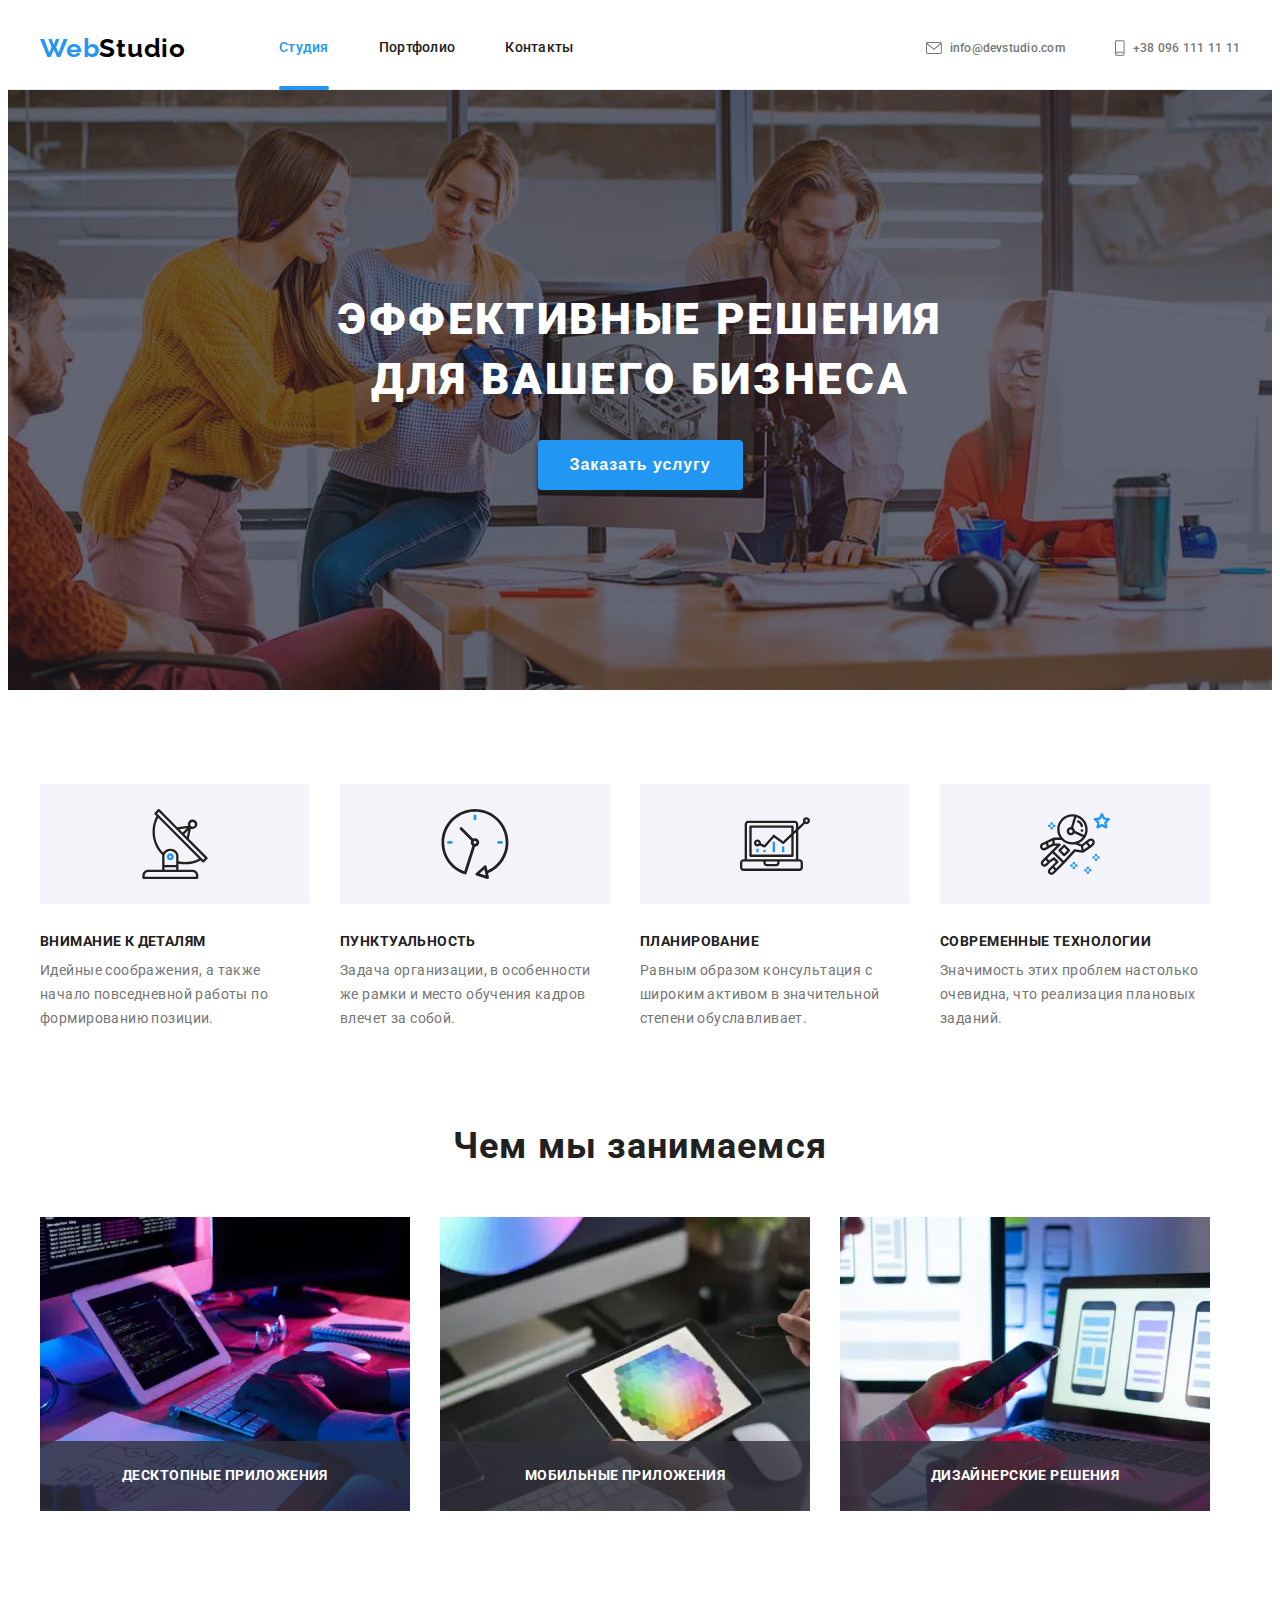
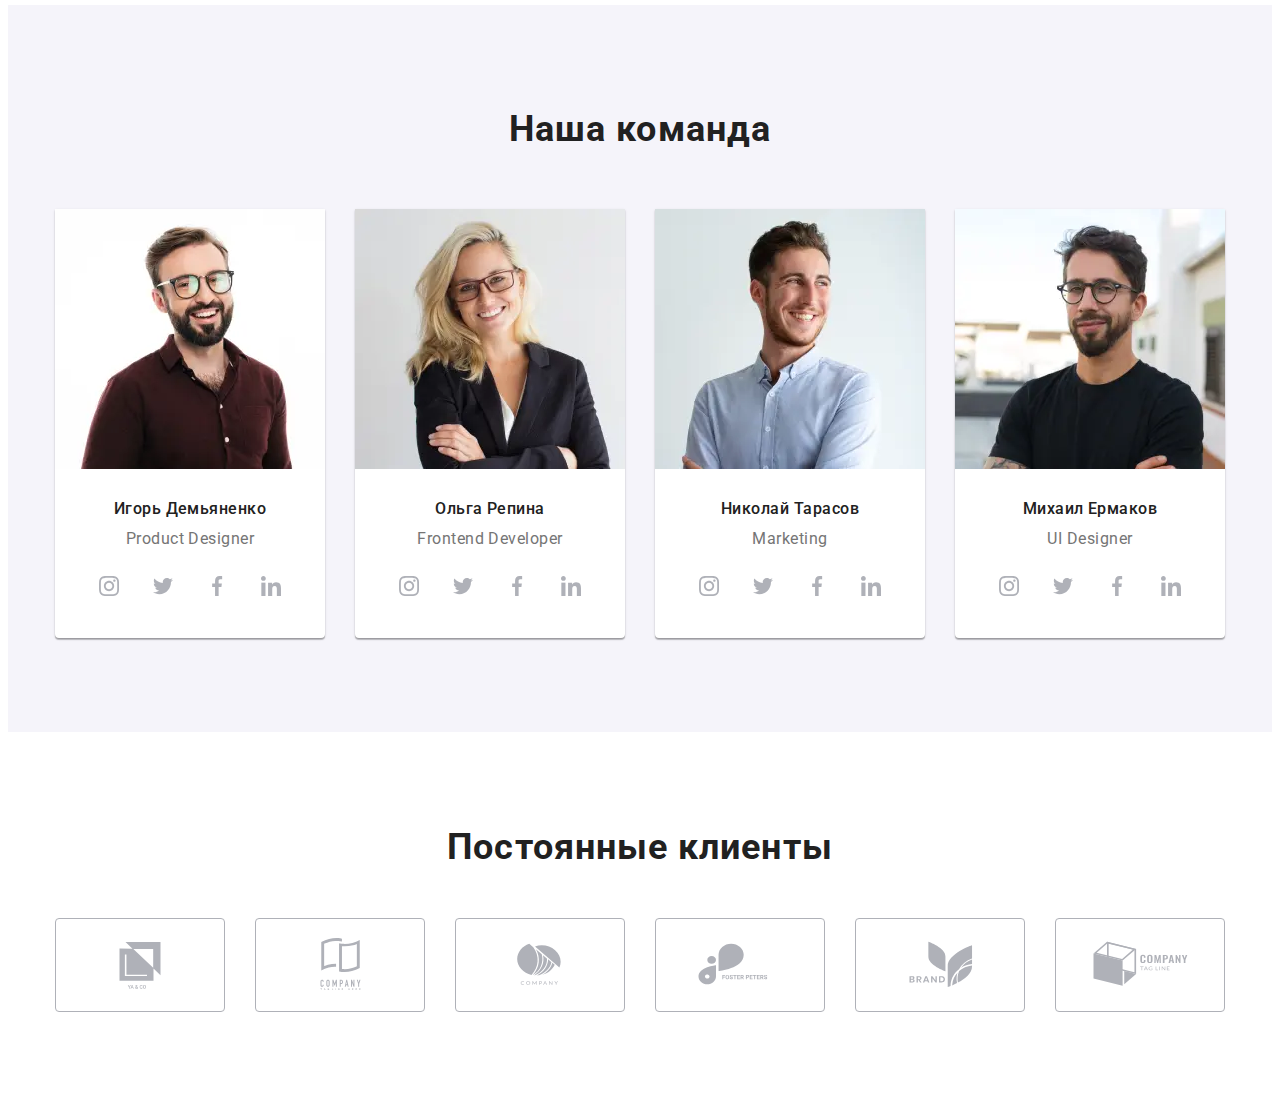
==== commit 57cd2a7d: "Чинит белую полоску справа" ====
--- a/index.html
+++ b/index.html
@@ -189,33 +189,66 @@
           <h2 class="portfolio__title">Чем мы занимаемся</h2>
           <ul class="portfolio-gallery portfolio__portfolio-gallery list">
             <li class="portfolio-gallery__item">
-              <img
-                class="portfolio-gallery__img"
-                src="./images/work/desktop-apps.jpg"
-                alt="Процесс работы за ноутбуком"
-                width="370"
-                height="294"
-              />
+              <picture>
+                <source
+                  srcset="./images/work/desktop-apps.webp 1x, ./images/work/desktop-apps@2x.webp 2x"
+                  type="image/webp"
+                />
+                <source
+                  srcset="./images/work/desktop-apps.jpg 1x, ./images/work/desktop-apps@2x.jpg 2x"
+                />
+                <img
+                  class="portfolio-gallery__img"
+                  src="./images/work/desktop-apps.jpg"
+                  alt="Процесс работы за ноутбуком"
+                  width="370"
+                  height="294"
+                />
+              </picture>
               <p class="portfolio-gallery__overlay">Десктопные приложения</p>
             </li>
             <li class="portfolio-gallery__item">
-              <img
-                class="portfolio-gallery__img"
-                src="./images/work/design-solutions.jpg"
-                alt="Процесс работы за ноутбуком"
-                width="370"
-                height="294"
-              />
+              <picture>
+                <source
+                  srcset="
+                    ./images/work/design-solutions.webp    1x,
+                    ./images/work/design-solutions@2x.webp 2x
+                  "
+                  type="image/webp"
+                />
+                <source
+                  srcset="
+                    ./images/work/design-solutions.jpg    1x,
+                    ./images/work/design-solutions@2x.jpg 2x
+                  "
+                />
+                <img
+                  class="portfolio-gallery__img"
+                  src="./images/work/design-solutions.jpg"
+                  alt="Процесс работы за ноутбуком"
+                  width="370"
+                  height="294"
+                />
+              </picture>
               <p class="portfolio-gallery__overlay">Мобильные приложения</p>
             </li>
             <li class="portfolio-gallery__item">
-              <img
-                class="portfolio-gallery__img"
-                src="./images/work/mobile-apps.jpg"
-                alt="Процесс работы на планшете"
-                width="370"
-                height="294"
-              />
+              <picture>
+                <source
+                  srcset="./images/work/mobile-apps.webp 1x, ./images/work/mobile-apps@2x.webp 2x"
+                  type="image/webp"
+                />
+                <source
+                  srcset="./images/work/mobile-apps.jpg 1x, ./images/work/mobile-apps@2x.jpg 2x"
+                />
+                <img
+                  class="portfolio-gallery__img"
+                  src="./images/work/mobile-apps.jpg"
+                  alt="Процесс работы на планшете"
+                  width="370"
+                  height="294"
+                />
+              </picture>
               <p class="portfolio-gallery__overlay">Дизайнерские решения</p>
             </li>
           </ul>
@@ -229,13 +262,55 @@
           <h2 class="employees__title">Наша команда</h2>
           <ul class="employees list our-team__employees">
             <li class="employees__card">
-              <img
-                class="employees__photo"
-                src="./images/worker1.jpg"
-                alt="наш сотрудник"
-                width="270"
-                height="260"
-              />
+              <picture>
+                <source
+                  srcset="
+                    ./images/team/demian-desktop.webp    1x,
+                    ./images/team/demian-desktop@2x.webp 2x
+                  "
+                  media="(min-width: 1200px)"
+                  type="image/webp"
+                />
+                <source
+                  srcset="
+                    ./images/team/demian-desktop.jpg    1x,
+                    ./images/team/demian-desktop@2x.jpg 2x
+                  "
+                  media="(min-width: 1200px)"
+                />
+
+                <source
+                  srcset="
+                    ./images/team/demian-tablet.webp    1x,
+                    ./images/team/demian-tablet@2x.webp 2x
+                  "
+                  media="(min-width: 768px)"
+                  type="image/webp"
+                />
+                <source
+                  srcset="./images/team/demian-tablet.jpg 1x, ./images/team/demian-tablet@2x.jpg 2x"
+                  media="(min-width: 768px)"
+                />
+
+                <source
+                  srcset="
+                    ./images/team/demian-mobile.webp    1x,
+                    ./images/team/demian-mobile@2x.webp 2x
+                  "
+                  media="(max-width: 767px)"
+                  type="image/webp"
+                />
+                <source
+                  srcset="./images/team/demian-mobile.jpg 1x, ./images/team/demian-mobile@2x.jpg 2x"
+                  media="(max-width: 767px)"
+                />
+                <img
+                  class="employees__photo"
+                  src="./images/team/demian-desktop.jpg"
+                  alt="наш сотрудник"
+                />
+              </picture>
+
               <div class="employees__card-content">
                 <h3 class="employees__name">Игорь Демьяненко</h3>
                 <p class="employees__position">Product Designer</p>
@@ -272,13 +347,55 @@
               </div>
             </li>
             <li class="employees__card">
-              <img
-                class="employees__photo"
-                src="./images/worker2.jpg"
-                alt="наш сотрудник"
-                width="270"
-                height="260"
-              />
+              <picture>
+                <source
+                  srcset="
+                    ./images/team/repina-desktop.webp    1x,
+                    ./images/team/repina-desktop@2x.webp 2x
+                  "
+                  media="(min-width: 1200px)"
+                  type="image/webp"
+                />
+                <source
+                  srcset="
+                    ./images/team/repina-desktop.jpg    1x,
+                    ./images/team/repina-desktop@2x.jpg 2x
+                  "
+                  media="(min-width: 1200px)"
+                />
+
+                <source
+                  srcset="
+                    ./images/team/repina-tablet.webp    1x,
+                    ./images/team/repina-tablet@2x.webp 2x
+                  "
+                  media="(min-width: 768px)"
+                  type="image/webp"
+                />
+                <source
+                  srcset="./images/team/repina-tablet.jpg 1x, ./images/team/repina-tablet@2x.jpg 2x"
+                  media="(min-width: 768px)"
+                />
+
+                <source
+                  srcset="
+                    ./images/team/repina-mobile.webp    1x,
+                    ./images/team/repina-mobile@2x.webp 2x
+                  "
+                  media="(max-width: 767px)"
+                  type="image/webp"
+                />
+                <source
+                  srcset="./images/team/repina-mobile.jpg 1x, ./images/team/repina-mobile@2x.jpg 2x"
+                  media="(max-width: 767px)"
+                />
+
+                <img
+                  class="employees__photo"
+                  src="./images/team/repina-desktop.jpg"
+                  alt="наш сотрудник"
+                />
+              </picture>
               <div class="employees__card-content">
                 <h3 class="employees__name">Ольга Репина</h3>
                 <p class="employees__position">Frontend Developer</p>
@@ -315,13 +432,60 @@
               </div>
             </li>
             <li class="employees__card">
-              <img
-                class="employees__photo"
-                src="./images/worker3.jpg"
-                alt="наш сотрудник"
-                width="270"
-                height="260"
-              />
+              <picture>
+                <source
+                  srcset="
+                    ./images/team/tarasov-desktop.webp    1x,
+                    ./images/team/tarasov-desktop@2x.webp 2x
+                  "
+                  media="(min-width: 1200px)"
+                  type="image/webp"
+                />
+                <source
+                  srcset="
+                    ./images/team/tarasov-desktop.jpg    1x,
+                    ./images/team/tarasov-desktop@2x.jpg 2x
+                  "
+                  media="(min-width: 1200px)"
+                />
+
+                <source
+                  srcset="
+                    ./images/team/tarasov-tablet.webp    1x,
+                    ./images/team/tarasov-tablet@2x.webp 2x
+                  "
+                  media="(min-width: 768px)"
+                  type="image/webp"
+                />
+                <source
+                  srcset="
+                    ./images/team/tarasov-tablet.jpg    1x,
+                    ./images/team/tarasov-tablet@2x.jpg 2x
+                  "
+                  media="(min-width: 768px)"
+                />
+
+                <source
+                  srcset="
+                    ./images/team/tarasov-mobile.webp    1x,
+                    ./images/team/tarasov-mobile@2x.webp 2x
+                  "
+                  media="(max-width: 767px)"
+                  type="image/webp"
+                />
+                <source
+                  srcset="
+                    ./images/team/tarasov-mobile.jpg    1x,
+                    ./images/team/tarasov-mobile@2x.jpg 2x
+                  "
+                  media="(max-width: 767px)"
+                />
+                <img
+                  class="employees__photo"
+                  src="./images/team/tarasov-desktop.jpg"
+                  alt="наш сотрудник"
+                />
+              </picture>
               <div class="employees__card-content">
                 <h3 class="employees__name">Николай Тарасов</h3>
                 <p class="employees__position">Marketing</p>
@@ -358,13 +522,61 @@
               </div>
             </li>
             <li class="employees__card">
-              <img
-                class="employees__photo"
-                src="./images/worker4.jpg"
-                alt="наш сотрудник"
-                width="270"
-                height="260"
-              />
+              <picture>
+                <source
+                  srcset="
+                    ./images/team/ermakov-desktop.webp    1x,
+                    ./images/team/ermakov-desktop@2x.webp 2x
+                  "
+                  media="(min-width: 1200px)"
+                  type="image/webp"
+                />
+                <source
+                  srcset="
+                    ./images/team/ermakov-desktop.jpg    1x,
+                    ./images/team/ermakov-desktop@2x.jpg 2x
+                  "
+                  media="(min-width: 1200px)"
+                />
+
+                <source
+                  srcset="
+                    ./images/team/ermakov-tablet.webp    1x,
+                    ./images/team/ermakov-tablet@2x.webp 2x
+                  "
+                  media="(min-width: 768px)"
+                  type="image/webp"
+                />
+                <source
+                  srcset="
+                    ./images/team/ermakov-tablet.jpg    1x,
+                    ./images/team/ermakov-tablet@2x.jpg 2x
+                  "
+                  media="(min-width: 768px)"
+                />
+
+                <source
+                  srcset="
+                    ./images/team/ermakov-mobile.webp    1x,
+                    ./images/team/ermakov-mobile@2x.webp 2x
+                  "
+                  media="(max-width: 767px)"
+                  type="image/webp"
+                />
+                <source
+                  srcset="
+                    ./images/team/ermakov-mobile.jpg    1x,
+                    ./images/team/ermakov-mobile@2x.jpg 2x
+                  "
+                  media="(max-width: 767px)"
+                />
+
+                <img
+                  class="employees__photo"
+                  src="./images/team/ermakov-desktop.jpg"
+                  alt="наш сотрудник"
+                />
+              </picture>
               <div class="employees__card-content">
                 <h3 class="employees__name">Михаил Ермаков</h3>
                 <p class="employees__position">UI Designer</p>
@@ -407,7 +619,7 @@
 
     <!-- OUR CLIENTS -->
 
-    <!-- <section class="our-clients">
+    <section class="our-clients">
       <div class="container our-clients__container">
         <h2 class="our-clients__title">Постоянные клиенты</h2>
         <ul class="our-clients__list list">
@@ -455,7 +667,7 @@
           </li>
         </ul>
       </div>
-    </section> -->
+    </section>
 
     <!-- FOOTER -->
 
--- a/css/main.min.css
+++ b/css/main.min.css
@@ -1 +1 @@
-:root{--primary-font: "Roboto", sans-serif;--secondary-font: "Raleway", sans-serif;--accent-color: #2196f3;--color-title: #212121;--color-text: #757575}.visually-hidden{position:absolute;width:1px;height:1px;margin:-1px;border:0;padding:0;white-space:nowrap;clip-path:inset(100%);clip:rect(0 0 0 0);overflow:hidden}h1,h2,h3,p{margin-top:0;margin-bottom:0}ul,ol{margin-top:0;margin-bottom:0;padding-left:0}img{display:block}.list{list-style:none}.link{text-decoration:none}body{font-family:var(--primary-font)}.container{width:100%;padding-left:15px;padding-right:15px}@media screen and (min-width: 480px){.container{width:480px;margin:0 auto}}@media screen and (min-width: 768px){.container{width:768px}}@media screen and (min-width: 1200px){.container{width:1200px}}.mobile-menu{position:fixed;left:0;top:0;width:100%;height:100%;background-color:#fff;opacity:0;visibility:hidden;pointer-events:none;transition:opacity 250ms cubic-bezier(0.4, 0, 0.2, 1),visibility 250ms cubic-bezier(0.4, 0, 0.2, 1)}.mobile-menu.is-open{opacity:1;visibility:visible;pointer-events:auto}.mobile-menu__container{display:flex;flex-direction:column;justify-content:space-between;height:100%;position:relative;padding-left:40px;padding-top:48px;padding-bottom:48px}.mobile-menu__close-icon{transition:fill 250ms cubic-bezier(0.4, 0, 0.2, 1)}.mobile-menu__close-button{position:absolute;top:10px;right:15px;border:none;background-color:rgba(0,0,0,0);padding:0;line-height:0}.mobile-menu__close-button:hover .mobile-menu__close-icon,.mobile-menu__close-button:focus .mobile-menu__close-icon{fill:var(--accent-color)}.mobile-menu__link{font-family:var(--primary-font);font-weight:500;font-size:40px;line-height:1.18;text-align:center;letter-spacing:.02em;color:var(--color-title);transition:color 250ms cubic-bezier(0.4, 0, 0.2, 1)}.mobile-menu__link:hover,.mobile-menu__link:focus{color:var(--accent-color)}.mobile-menu__item:not(:last-child){margin-bottom:32px}.mobile-menu__link_current{color:var(--accent-color)}.mobile-menu__contact{margin-bottom:64px}.mobile-menu__email{font-family:var(--primary-font);font-weight:500;font-size:24px;line-height:1.17;letter-spacing:.02em;color:var(--color-text)}.mobile-menu__phone-number{font-family:var(--primary-font);display:block;font-weight:500;font-size:34px;line-height:1.18;letter-spacing:.02em;margin-bottom:32px;color:var(--accent-color)}.mobile-menu__social{display:flex;align-items:center}.mobile-menu__social-link{font-family:var(--primary-font);font-weight:500;font-size:18px;line-height:1.22;letter-spacing:.02em;color:var(--accent-color);padding-left:10px;padding-right:10px}.mobile-menu__social-item:not(:last-child){border-right:1px solid rgba(33,33,33,.2)}.logo{padding-top:25px;padding-bottom:25px;font-family:var(--secondary-font);font-weight:700;font-size:26px;line-height:1.19;letter-spacing:.03em;color:var(--accent-color)}.footer__logo{padding-bottom:20px;padding-top:0}.header__logo{margin-right:93px}.logo_theme_dark{color:#000}.logo_theme_light{color:#fff}.backdrop{position:fixed;top:0;left:0;width:100%;height:100%;background:rgba(0,0,0,.2);transition:opacity 250ms cubic-bezier(0.4, 0, 0.2, 1),visibility 250ms cubic-bezier(0.4, 0, 0.2, 1)}.backdrop.is-hidden{opacity:0;visibility:hidden;pointer-events:none}.modal{position:absolute;top:50%;left:50%;transform:translate(-50%, -50%);width:528px;height:581px;background-color:#fff;box-shadow:0px 1px 3px rgba(0,0,0,.12),0px 1px 1px rgba(0,0,0,.14),0px 2px 1px rgba(0,0,0,.2);border-radius:4px;padding:40px}.modal__close-button{position:absolute;top:8px;right:8px;display:flex;align-items:center;justify-content:center;width:30px;height:30px;padding:0;border-radius:50%;background:#fff;border:1px solid rgba(0,0,0,.1);cursor:pointer}.modal__close-button:hover .modal__close-icon,.modal__close-button:focus .modal__close-icon{fill:var(--accent-color)}.modal__close-icon{transition:fill 250ms cubic-bezier(0.4, 0, 0.2, 1)}.contact-form{display:flex;flex-direction:column}.contact-form__text{font-family:var(--primary-font);font-weight:700;font-size:20px;line-height:1.15;text-align:center;letter-spacing:.03em;color:var(--color-title);margin-bottom:12px}.contact-form__field{margin-bottom:10px}.contact-form__input{width:100%;border:1px solid rgba(33,33,33,.2);border-radius:4px;padding-left:42px;height:40px;transition:border 250ms cubic-bezier(0.4, 0, 0.2, 1);cursor:pointer}.contact-form__input:focus{outline:none;border:1px solid var(--accent-color)}.contact-form__icon{position:absolute;width:18px;height:18px;top:50%;left:12px;transform:translateY(-50%);fill:var(--color-title);transition:fill 250ms cubic-bezier(0.4, 0, 0.2, 1)}.contact-form__input:focus+.contact-form__icon{fill:var(--accent-color)}.contact-form__wrapper{position:relative;display:block}.contact-form__message{display:block;width:100%;border:1px solid rgba(33,33,33,.2);border-radius:4px;padding:16px 12px;height:120px;resize:none;margin-bottom:20px;transition:border 250ms cubic-bezier(0.4, 0, 0.2, 1);cursor:pointer}.contact-form__message:focus{outline:none;border:1px solid var(--accent-color)}.contact-form__message::placeholder{color:rgba(117,117,117,.5)}.contact-form__field-key{display:block;font-family:var(--primary-font);font-weight:400;font-size:12px;line-height:1.16;letter-spacing:.01em;color:var(--color-text);margin-bottom:4px}.contact-form__button{min-width:200px;align-self:center;font-weight:700;font-size:16px;line-height:1.87;letter-spacing:.06em;color:#fff;background:var(--accent-color);box-shadow:0px 4px 4px rgba(0,0,0,.15);border:none;border-radius:4px;cursor:pointer;padding:10px 56px;display:block}.contact-form__policy-text{display:flex;align-items:center;justify-content:center;font-family:var(--primary-font);font-weight:400;font-size:14px;line-height:1.71;margin-bottom:30px;letter-spacing:.03em;color:#757575}.contact-form__policy-text::before{content:"";display:block;cursor:pointer;margin-right:7px;width:16px;height:15px;background-image:url(../images/check-box.svg)}.contact-form__checkbox:checked+.contact-form__policy-text::before{background-image:url(../images/icon-check.svg)}.menu{display:none}.page-header__contact{display:none}.page-header{padding-top:16px;padding-bottom:16px}.page-header__container{display:flex;align-items:center;justify-content:space-between}.mobile-menu-open-button__icon{transition:fill 250ms cubic-bezier(0.4, 0, 0.2, 1)}.mobile-menu-open-button{border:none;background-color:rgba(0,0,0,0);padding:0;line-height:0}.mobile-menu-open-button:hover .mobile-menu-open-button__icon,.mobile-menu-open-button:focus .mobile-menu-open-button__icon{fill:var(--accent-color)}.page-header{border-bottom:1px solid #ececec}@media screen and (min-width: 768px){.page-header{padding-top:0;padding-bottom:0}.mobile-menu-open-button{display:none}.menu{display:block}.page-header__contact{display:block}.menu{display:flex;align-items:center}.navigation{display:flex;align-items:center}.page-header__contact{display:flex;flex-direction:column}.header__logo{margin-right:88px}.menu__item:not(:last-child){margin-right:50px}.menu__link{position:relative;display:flex;flex-direction:column;align-items:center;font-style:normal;font-weight:500;font-size:14px;line-height:1.14;letter-spacing:.02em;color:var(--color-title);padding-top:32px;padding-bottom:32px;transition:color 250ms cubic-bezier(0.4, 0, 0.2, 1)}.menu__link:hover,.menu__link:focus{color:var(--accent-color)}.menu__link_current{color:var(--accent-color)}.menu__link_current::after{position:absolute;display:block;bottom:-2px;width:100%;height:4px;background-color:#2196f3;border-radius:2px;content:""}.contact__email{display:flex;align-items:center;font-style:normal;font-weight:500;font-size:12px;line-height:1.17;letter-spacing:.02em;margin-bottom:10px;color:#757575;transition:color 250ms cubic-bezier(0.4, 0, 0.2, 1)}.contact__email:hover,.contact__email:focus{color:var(--accent-color);fill:currentColor}.contact__email:hover .contact__icon,.contact__email:focus .contact__icon{color:var(--accent-color);fill:currentColor}.contact__icon{margin-right:8px;fill:var(--color-text);transition:fill 250ms cubic-bezier(0.4, 0, 0.2, 1)}.contact__phone-number{display:flex;align-items:center;font-style:normal;font-weight:500;font-size:12px;line-height:1.17;letter-spacing:.02em;color:#757575;transition:color 250ms cubic-bezier(0.4, 0, 0.2, 1)}.contact__phone-number:hover,.contact__phone-number:focus{color:var(--accent-color);fill:currentColor}.contact__phone-number:hover .contact__icon,.contact__phone-number:focus .contact__icon{color:var(--accent-color);fill:currentColor}}@media screen and (min-width: 1200px){.page-header__contact{display:flex;align-items:center;flex-direction:row}.page-header__contact .contact__email{margin-right:50px;margin-bottom:0}.header__logo{margin-right:93px}}.stydio-hero__container{padding-top:118px;padding-bottom:118px}.stydio-hero__title{font-weight:900;font-size:26px;line-height:1.62;margin-bottom:30px;text-align:center;letter-spacing:.06em;text-transform:uppercase;color:#fff}.modal-btn{min-width:200px;font-weight:700;font-size:16px;line-height:1.87;letter-spacing:.06em;color:#fff;background:var(--accent-color);box-shadow:0px 4px 4px var(--color-title);border:none;border-radius:4px;cursor:pointer;padding:10px 32px;display:block;margin-left:auto;margin-right:auto}.stydio-hero{background-color:#c4c4c4;background-image:linear-gradient(rgba(47, 48, 58, 0.4), rgba(47, 48, 58, 0.4)),url("/images/shapka-mobile.jpg");background-size:cover;background-position:center;background-repeat:no-repeat;min-height:400px}@media(min-device-pixel-ratio: 2),(min-resolution: 192dpi),(min-resolution: 2dppx){.stydio-hero{background-image:linear-gradient(rgba(47, 48, 58, 0.4), rgba(47, 48, 58, 0.4)),url("/images/shapka-mobile@2x.jpg")}}@media screen and (min-width: 768px){.stydio-hero{background-image:linear-gradient(rgba(47, 48, 58, 0.4), rgba(47, 48, 58, 0.4)),url("/images/shapka-tablet.jpg")}}@media screen and (min-width: 768px)and (min-device-pixel-ratio: 2),screen and (min-width: 768px)and (min-resolution: 192dpi),screen and (min-width: 768px)and (min-resolution: 2dppx){.stydio-hero{background-image:linear-gradient(rgba(47, 48, 58, 0.4), rgba(47, 48, 58, 0.4)),url("/images/shapka-tablet@2x.jpg")}}@media screen and (min-width: 1200px){.stydio-hero__container{padding-top:200px;padding-bottom:200px}.stydio-hero__title{font-size:44px;line-height:1.36}.stydio-hero{background-image:linear-gradient(rgba(47, 48, 58, 0.4), rgba(47, 48, 58, 0.4)),url("/images/shapka-desktop.jpg")}}@media screen and (min-width: 1200px)and (min-device-pixel-ratio: 2),screen and (min-width: 1200px)and (min-resolution: 192dpi),screen and (min-width: 1200px)and (min-resolution: 2dppx){.stydio-hero{background-image:linear-gradient(rgba(47, 48, 58, 0.4), rgba(47, 48, 58, 0.4)),url("/images/shapka-desktop@2x.jpg")}}.benefits-menu__logo{display:flex;align-items:center;justify-content:center;width:100%;height:120px;background:#f5f4fa;margin-bottom:30px}.benefits{padding-top:60px;padding-bottom:60px}.benefits-menu__title{font-weight:700;font-size:14px;line-height:1.14;text-align:center;letter-spacing:.03em;text-transform:uppercase;margin-bottom:10px;color:var(--color-title)}.benefits-menu__description{font-weight:400;font-size:14px;line-height:1.71;letter-spacing:.03em;color:var(--color-text)}.benefits-menu__item:not(:last-child){margin-bottom:30px}@media screen and (min-width: 768px){.benefits-menu__logo{width:354px}.benefits-menu__item{display:flex;flex-direction:column;width:354px}.benefits-menu__item:not(:last-child){margin-bottom:0}.benefits-menu__item:nth-child(2n+1){margin-right:30px}.benefits-menu__item:nth-child(-n+2){margin-bottom:30px}.benefits-menu__title{text-align:start}.benefits-menu{display:flex;flex-wrap:wrap}}@media screen and (min-width: 1200px){.benefits-menu__logo{width:270px}.benefits{padding-top:94px;padding-bottom:94px}.benefits-menu__item{display:flex;width:270px}.benefits-menu__item:not(:last-child){margin-right:30px}.benefits-menu__item:nth-child(-n+2){margin-bottom:0}}@media screen and (max-width: 1199px){.portfolio{display:none}}.portfolio__portfolio-gallery{display:flex;flex-wrap:wrap;padding-bottom:94px}.portfolio__title{font-weight:700;font-size:36px;line-height:1.17;text-align:center;letter-spacing:.03em;margin-bottom:50px;color:var(--color-title)}.portfolio-gallery__item{position:relative}.portfolio-gallery__item:not(:nth-child(3n)){margin-right:30px}.portfolio-gallery__overlay{display:flex;align-items:center;justify-content:center;position:absolute;right:0;bottom:0;width:100%;height:70px;font-family:var(--primary-font);font-weight:700;font-size:14px;line-height:1.14;letter-spacing:.03em;text-transform:uppercase;color:#fff;background:rgba(47,48,58,.8)}.employees__title{font-weight:700;font-size:28px;line-height:1.17;text-align:center;letter-spacing:.03em;padding-top:60px;padding-bottom:30px;color:var(--color-title)}.our-team{background:#f5f4fa}.our-team__employees{display:flex;justify-content:center;align-items:center;flex-wrap:wrap;padding-bottom:60px}.employees__card-content{padding-top:30px;padding-bottom:24px}.employees__card{box-shadow:0px 1px 3px rgba(0,0,0,.12),0px 1px 1px rgba(0,0,0,.14),0px 2px 1px rgba(0,0,0,.2);border-radius:0px 0px 4px 4px;background:#fff}.employees__card:not(:last-child){margin-bottom:30px}.employees__name{font-weight:500;font-size:16px;line-height:1.19;text-align:center;letter-spacing:.03em;margin-bottom:10px;color:var(--color-title)}.employees__position{font-weight:400;font-size:16px;line-height:1.19;text-align:center;letter-spacing:.03em;margin-bottom:16px;color:var(--color-text)}.social-info-list{display:flex;justify-content:center}.social-info-list__item:not(:last-child){margin-right:10px}.social-info-list__link{display:flex;align-items:center;justify-content:center;width:44px;height:44px;border-radius:50%;background:#fff;transition:background-color 250ms cubic-bezier(0.4, 0, 0.2, 1)}.social-info-list__link:hover,.social-info-list__link:focus{background-color:var(--accent-color)}.social-info-list__icon{fill:#afb1b8;transition:fill 250ms cubic-bezier(0.4, 0, 0.2, 1)}.social-info-list__link:hover .social-info-list__icon,.social-info-list__link:focus .social-info-list__icon{fill:#fff}@media screen and (min-width: 768px){.employees__card:not(:last-child){margin-bottom:0}.employees__card:nth-child(2n+1){margin-right:30px}.employees__card:nth-child(-n+2){margin-bottom:30px}}@media screen and (min-width: 1200px){.employees__title{font-size:36px;line-height:1.67;padding-top:94px;padding-bottom:50px}.our-team__employees{padding-bottom:94px}.employees__card-content{padding-bottom:30px}.employees__card:nth-child(2n+1){margin-right:0}.employees__card:nth-child(-n+2){margin-bottom:0}.employees__card:not(:nth-child(4n)){margin-right:30px}}.our-clients__container{padding-top:94px;padding-bottom:94px}.our-clients__title{font-family:var(--primary-font);font-weight:700;font-size:36px;line-height:1.17;text-align:center;letter-spacing:.03em;margin-bottom:50px;color:var(--color-title)}.our-clients__list{display:flex}.our-clients__item:not(:last-child){margin-right:30px}.our-clients__link{display:flex;align-items:center;justify-content:center;width:170px;height:92px;border:1px solid #afb1b8;border-radius:4px;background:#fff;transition:border 250ms cubic-bezier(0.4, 0, 0.2, 1)}.our-clients__link:hover,.our-clients__link:focus{border:1px solid var(--accent-color)}.our-clients__icon{fill:#afb1b8;transition:fill 250ms cubic-bezier(0.4, 0, 0.2, 1)}.our-clients__link:hover .our-clients__icon,.our-clients__link:focus .our-clients__icon{fill:var(--accent-color)}.container__filters-buttons{display:flex;align-items:center;justify-content:center;padding-top:94px;padding-bottom:50px}.filters-buttons__item:not(:last-child){margin-right:8px}.filters-buttons__btn{border:none;font-weight:500;font-size:16px;line-height:26px;text-align:center;letter-spacing:.03em;color:var(--color-title);background:#f5f4fa;cursor:pointer;padding:6px 22px;box-shadow:0px 3px 1px rgba(0,0,0,.1),0px 1px 2px rgba(0,0,0,.08),0px 2px 2px rgba(0,0,0,.12);border-radius:4px;transition:background-color 250ms cubic-bezier(0.4, 0, 0.2, 1),color 250ms cubic-bezier(0.4, 0, 0.2, 1)}.filters-buttons__btn:hover,.filters-buttons__btn:focus{color:#fff;background-color:var(--accent-color)}.container__projects-list{display:flex;flex-wrap:wrap;padding-bottom:94px}.projects-list__item:not(:nth-child(3n)){margin-right:30px}.projects-list__item:not(:nth-last-child(-n+3)){margin-bottom:30px}.projects-list__img-wrapper{position:relative;overflow:hidden}.project-list__overlay{position:absolute;top:0;left:0;width:100%;height:100%;font-family:var(--primary-font);font-weight:400;font-size:18px;line-height:1.56;letter-spacing:.03em;padding-top:63px;padding-bottom:63px;padding-left:24px;padding-right:24px;overflow:auto;transform:translateY(100%);transition:transform 250ms cubic-bezier(0.4, 0, 0.2, 1);color:#fff;background:rgba(33,150,243,.9)}.projects-list__link:hover .project-list__overlay,.projects-list__link:focus .project-list__overlay{transform:translateY(0%)}.projects-list__card-content{padding-top:20px;padding-bottom:20px;padding-left:24px;padding-right:24px;background:#fff;border:1px solid #eee}.projects-list__item{background:#fff}.projects-list__link{display:block;transition:box-shadow 250ms cubic-bezier(0.4, 0, 0.2, 1)}.projects-list__link:hover,.projects-list__link:focus{box-shadow:0px 1px 1px rgba(0,0,0,.12),0px 4px 4px rgba(0,0,0,.06),1px 4px 6px rgba(0,0,0,.16)}.projects-list__name{font-weight:700;font-size:18px;line-height:2;letter-spacing:.06em;color:var(--color-title);margin-bottom:4px}.projects-list__description{font-weight:400;font-size:16px;line-height:1.87;letter-spacing:.03em;color:var(--color-text)}.footer__container{display:flex;justify-content:space-between;padding-top:60px;padding-bottom:60px}.footer__contact{display:flex}.footer__left{display:flex;flex-direction:column;justify-content:flex-start;margin-right:70px}.footer__right{display:flex;flex-direction:column;align-items:start}.contact-list__container:not(:last-child){margin-bottom:9px}.footer{display:flex;justify-content:start;background:#2f303a}.contact-list__phone-number{font-style:normal;font-weight:400;font-size:14px;line-height:1.71;letter-spacing:.03em;color:rgba(255,255,255,.6)}.contact-list__email{font-style:normal;font-weight:400;font-size:14px;line-height:1.71;letter-spacing:.03em;color:rgba(255,255,255,.6)}.contact-list__link{font-style:normal;font-weight:400;font-size:14px;line-height:1.71;letter-spacing:.03em;color:#fff}.footer__pointing-text{font-family:var(--primary-font);font-weight:700;font-size:14px;line-height:1.14;letter-spacing:.03em;text-transform:uppercase;color:#fff;margin-bottom:20px}.social-info-list__link{display:flex;align-items:center;justify-content:center;width:44px;height:44px;border-radius:50%;background:#fff;background-color:rgba(255,255,255,.1);transition:background-color 250ms cubic-bezier(0.4, 0, 0.2, 1)}.social-info-list__link:hover,.social-info-list__link:focus{background-color:var(--accent-color)}.social-info-list__icon_footer{fill:#fff;transition:fill 250ms cubic-bezier(0.4, 0, 0.2, 1)}.footer-social-list-link:hover .social-info-list__icon_footer,.footer-social-list-link:focus .social-info-list__icon_footer{fill:#fff}.subscribe-section__text{font-family:var(--primary-font);font-weight:700;font-size:14px;line-height:1.14;letter-spacing:.03em;text-transform:uppercase;color:#fff;margin-bottom:20px}.subscribe-section__form-input{font-family:var(--primary-font);font-weight:400;font-size:16px;line-height:1.25;letter-spacing:.03em;color:#fff;border:1px solid rgba(255,255,255,.3);filter:drop-shadow(0px 4px 4px rgba(0, 0, 0, 0.15));border-radius:4px;background:#2f303a;height:50px;width:358px;margin-right:12px;padding-left:16px;cursor:pointer}.subscribe-section__form-input:focus{outline:none}.subscribe-section__form-input::placeholder{font-family:var(--primary-font);font-weight:400;font-size:16px;line-height:1.25;display:flex;align-items:center;letter-spacing:.03em;color:rgba(255,255,255,.6)}.subscribe-section__button-container{display:flex;align-items:center;justify-content:center}.subscribe-section__button{background:var(--accent-color);box-shadow:0px 4px 4px rgba(0,0,0,.15);border-radius:4px;border:none;cursor:pointer;height:50px}.subscribe-section__button-text{font-family:var(--primary-font);font-weight:700;font-size:16px;line-height:1.88;letter-spacing:.06em;color:#fff;margin-right:10px}/*# sourceMappingURL=main.min.css.map */+:root{--primary-font: "Roboto", sans-serif;--secondary-font: "Raleway", sans-serif;--accent-color: #2196f3;--color-title: #212121;--color-text: #757575}.visually-hidden{position:absolute;width:1px;height:1px;margin:-1px;border:0;padding:0;white-space:nowrap;clip-path:inset(100%);clip:rect(0 0 0 0);overflow:hidden}h1,h2,h3,p{margin-top:0;margin-bottom:0}ul,ol{margin-top:0;margin-bottom:0;padding-left:0}img{display:block}.list{list-style:none}.link{text-decoration:none}body{font-family:var(--primary-font)}.container{width:100%;padding-left:15px;padding-right:15px}@media screen and (min-width: 480px){.container{width:480px;margin:0 auto}}@media screen and (min-width: 768px){.container{width:768px}}@media screen and (min-width: 1200px){.container{width:1200px}}.mobile-menu{position:fixed;left:0;top:0;width:100%;height:100%;background-color:#fff;opacity:0;visibility:hidden;pointer-events:none;transition:opacity 250ms cubic-bezier(0.4, 0, 0.2, 1),visibility 250ms cubic-bezier(0.4, 0, 0.2, 1)}.mobile-menu.is-open{opacity:1;visibility:visible;pointer-events:auto}.mobile-menu__container{display:flex;flex-direction:column;justify-content:space-between;height:100%;position:relative;padding-left:40px;padding-top:48px;padding-bottom:48px}.mobile-menu__close-icon{transition:fill 250ms cubic-bezier(0.4, 0, 0.2, 1)}.mobile-menu__close-button{position:absolute;top:10px;right:15px;border:none;background-color:rgba(0,0,0,0);padding:0;line-height:0}.mobile-menu__close-button:hover .mobile-menu__close-icon,.mobile-menu__close-button:focus .mobile-menu__close-icon{fill:var(--accent-color)}.mobile-menu__link{font-family:var(--primary-font);font-weight:500;font-size:40px;line-height:1.18;text-align:center;letter-spacing:.02em;color:var(--color-title);transition:color 250ms cubic-bezier(0.4, 0, 0.2, 1)}.mobile-menu__link:hover,.mobile-menu__link:focus{color:var(--accent-color)}.mobile-menu__item:not(:last-child){margin-bottom:32px}.mobile-menu__link_current{color:var(--accent-color)}.mobile-menu__contact{margin-bottom:64px}.mobile-menu__email{font-family:var(--primary-font);font-weight:500;font-size:24px;line-height:1.17;letter-spacing:.02em;color:var(--color-text)}.mobile-menu__phone-number{font-family:var(--primary-font);display:block;font-weight:500;font-size:34px;line-height:1.18;letter-spacing:.02em;margin-bottom:32px;color:var(--accent-color)}.mobile-menu__social{display:flex;align-items:center}.mobile-menu__social-link{font-family:var(--primary-font);font-weight:500;font-size:18px;line-height:1.22;letter-spacing:.02em;color:var(--accent-color);padding-left:10px;padding-right:10px}.mobile-menu__social-item:not(:last-child){border-right:1px solid rgba(33,33,33,.2)}.logo{padding-top:25px;padding-bottom:25px;font-family:var(--secondary-font);font-weight:700;font-size:26px;line-height:1.19;letter-spacing:.03em;color:var(--accent-color)}.footer__logo{padding-bottom:20px;padding-top:0}.header__logo{margin-right:93px}.logo_theme_dark{color:#000}.logo_theme_light{color:#fff}.backdrop{position:fixed;top:0;left:0;width:100%;height:100%;background:rgba(0,0,0,.2);transition:opacity 250ms cubic-bezier(0.4, 0, 0.2, 1),visibility 250ms cubic-bezier(0.4, 0, 0.2, 1)}.backdrop.is-hidden{opacity:0;visibility:hidden;pointer-events:none}.modal{position:absolute;top:50%;left:50%;transform:translate(-50%, -50%);width:528px;height:581px;background-color:#fff;box-shadow:0px 1px 3px rgba(0,0,0,.12),0px 1px 1px rgba(0,0,0,.14),0px 2px 1px rgba(0,0,0,.2);border-radius:4px;padding:40px}.modal__close-button{position:absolute;top:8px;right:8px;display:flex;align-items:center;justify-content:center;width:30px;height:30px;padding:0;border-radius:50%;background:#fff;border:1px solid rgba(0,0,0,.1);cursor:pointer}.modal__close-button:hover .modal__close-icon,.modal__close-button:focus .modal__close-icon{fill:var(--accent-color)}.modal__close-icon{transition:fill 250ms cubic-bezier(0.4, 0, 0.2, 1)}.contact-form{display:flex;flex-direction:column}.contact-form__text{font-family:var(--primary-font);font-weight:700;font-size:20px;line-height:1.15;text-align:center;letter-spacing:.03em;color:var(--color-title);margin-bottom:12px}.contact-form__field{margin-bottom:10px}.contact-form__input{width:100%;border:1px solid rgba(33,33,33,.2);border-radius:4px;padding-left:42px;height:40px;transition:border 250ms cubic-bezier(0.4, 0, 0.2, 1);cursor:pointer}.contact-form__input:focus{outline:none;border:1px solid var(--accent-color)}.contact-form__icon{position:absolute;width:18px;height:18px;top:50%;left:12px;transform:translateY(-50%);fill:var(--color-title);transition:fill 250ms cubic-bezier(0.4, 0, 0.2, 1)}.contact-form__input:focus+.contact-form__icon{fill:var(--accent-color)}.contact-form__wrapper{position:relative;display:block}.contact-form__message{display:block;width:100%;border:1px solid rgba(33,33,33,.2);border-radius:4px;padding:16px 12px;height:120px;resize:none;margin-bottom:20px;transition:border 250ms cubic-bezier(0.4, 0, 0.2, 1);cursor:pointer}.contact-form__message:focus{outline:none;border:1px solid var(--accent-color)}.contact-form__message::placeholder{color:rgba(117,117,117,.5)}.contact-form__field-key{display:block;font-family:var(--primary-font);font-weight:400;font-size:12px;line-height:1.16;letter-spacing:.01em;color:var(--color-text);margin-bottom:4px}.contact-form__button{min-width:200px;align-self:center;font-weight:700;font-size:16px;line-height:1.87;letter-spacing:.06em;color:#fff;background:var(--accent-color);box-shadow:0px 4px 4px rgba(0,0,0,.15);border:none;border-radius:4px;cursor:pointer;padding:10px 56px;display:block}.contact-form__policy-text{display:flex;align-items:center;justify-content:center;font-family:var(--primary-font);font-weight:400;font-size:14px;line-height:1.71;margin-bottom:30px;letter-spacing:.03em;color:#757575}.contact-form__policy-text::before{content:"";display:block;cursor:pointer;margin-right:7px;width:16px;height:15px;background-image:url(../images/check-box.svg)}.contact-form__checkbox:checked+.contact-form__policy-text::before{background-image:url(../images/icon-check.svg)}.menu{display:none}.page-header__contact{display:none}.page-header{padding-top:16px;padding-bottom:16px}.page-header__container{display:flex;align-items:center;justify-content:space-between}.mobile-menu-open-button__icon{transition:fill 250ms cubic-bezier(0.4, 0, 0.2, 1)}.mobile-menu-open-button{border:none;background-color:rgba(0,0,0,0);padding:0;line-height:0}.mobile-menu-open-button:hover .mobile-menu-open-button__icon,.mobile-menu-open-button:focus .mobile-menu-open-button__icon{fill:var(--accent-color)}.page-header{border-bottom:1px solid #ececec}@media screen and (min-width: 768px){.page-header{padding-top:0;padding-bottom:0}.mobile-menu-open-button{display:none}.menu{display:block}.page-header__contact{display:block}.menu{display:flex;align-items:center}.navigation{display:flex;align-items:center}.page-header__contact{display:flex;flex-direction:column}.header__logo{margin-right:88px}.menu__item:not(:last-child){margin-right:50px}.menu__link{position:relative;display:flex;flex-direction:column;align-items:center;font-style:normal;font-weight:500;font-size:14px;line-height:1.14;letter-spacing:.02em;color:var(--color-title);padding-top:32px;padding-bottom:32px;transition:color 250ms cubic-bezier(0.4, 0, 0.2, 1)}.menu__link:hover,.menu__link:focus{color:var(--accent-color)}.menu__link_current{color:var(--accent-color)}.menu__link_current::after{position:absolute;display:block;bottom:-2px;width:100%;height:4px;background-color:#2196f3;border-radius:2px;content:""}.contact__email{display:flex;align-items:center;font-style:normal;font-weight:500;font-size:12px;line-height:1.17;letter-spacing:.02em;margin-bottom:10px;color:#757575;transition:color 250ms cubic-bezier(0.4, 0, 0.2, 1)}.contact__email:hover,.contact__email:focus{color:var(--accent-color);fill:currentColor}.contact__email:hover .contact__icon,.contact__email:focus .contact__icon{color:var(--accent-color);fill:currentColor}.contact__icon{margin-right:8px;fill:var(--color-text);transition:fill 250ms cubic-bezier(0.4, 0, 0.2, 1)}.contact__phone-number{display:flex;align-items:center;font-style:normal;font-weight:500;font-size:12px;line-height:1.17;letter-spacing:.02em;color:#757575;transition:color 250ms cubic-bezier(0.4, 0, 0.2, 1)}.contact__phone-number:hover,.contact__phone-number:focus{color:var(--accent-color);fill:currentColor}.contact__phone-number:hover .contact__icon,.contact__phone-number:focus .contact__icon{color:var(--accent-color);fill:currentColor}}@media screen and (min-width: 1200px){.page-header__contact{display:flex;align-items:center;flex-direction:row}.page-header__contact .contact__email{margin-right:50px;margin-bottom:0}.header__logo{margin-right:93px}}.stydio-hero__container{padding-top:118px;padding-bottom:118px}.stydio-hero__title{font-weight:900;font-size:26px;line-height:1.62;margin-bottom:30px;text-align:center;letter-spacing:.06em;text-transform:uppercase;color:#fff}.modal-btn{min-width:200px;font-weight:700;font-size:16px;line-height:1.87;letter-spacing:.06em;color:#fff;background:var(--accent-color);box-shadow:0px 4px 4px var(--color-title);border:none;border-radius:4px;cursor:pointer;padding:10px 32px;display:block;margin-left:auto;margin-right:auto}.stydio-hero{background-color:#c4c4c4;background-image:linear-gradient(rgba(47, 48, 58, 0.4), rgba(47, 48, 58, 0.4)),url("../images/shapka-mobile.jpg");background-size:cover;background-position:center;background-repeat:no-repeat;min-height:400px}@media(min-device-pixel-ratio: 2),(min-resolution: 192dpi),(min-resolution: 2dppx){.stydio-hero{background-image:linear-gradient(rgba(47, 48, 58, 0.4), rgba(47, 48, 58, 0.4)),url("../images/shapka-mobile@2x.jpg")}}@media screen and (min-width: 768px){.stydio-hero{background-image:linear-gradient(rgba(47, 48, 58, 0.4), rgba(47, 48, 58, 0.4)),url("../images/shapka-tablet.jpg")}}@media screen and (min-width: 768px)and (min-device-pixel-ratio: 2),screen and (min-width: 768px)and (min-resolution: 192dpi),screen and (min-width: 768px)and (min-resolution: 2dppx){.stydio-hero{background-image:linear-gradient(rgba(47, 48, 58, 0.4), rgba(47, 48, 58, 0.4)),url("../images/shapka-tablet@2x.jpg")}}@media screen and (min-width: 1200px){.stydio-hero__container{padding-top:200px;padding-bottom:200px}.stydio-hero__title{font-size:44px;line-height:1.36}.stydio-hero{background-image:linear-gradient(rgba(47, 48, 58, 0.4), rgba(47, 48, 58, 0.4)),url("../images/shapka-desktop.jpg")}}@media screen and (min-width: 1200px)and (min-device-pixel-ratio: 2),screen and (min-width: 1200px)and (min-resolution: 192dpi),screen and (min-width: 1200px)and (min-resolution: 2dppx){.stydio-hero{background-image:linear-gradient(rgba(47, 48, 58, 0.4), rgba(47, 48, 58, 0.4)),url("../images/shapka-desktop@2x.jpg")}}.benefits-menu__logo{display:flex;align-items:center;justify-content:center;width:100%;height:120px;background:#f5f4fa;margin-bottom:30px}.benefits{padding-top:60px;padding-bottom:60px}.benefits-menu__title{font-weight:700;font-size:14px;line-height:1.14;text-align:center;letter-spacing:.03em;text-transform:uppercase;margin-bottom:10px;color:var(--color-title)}.benefits-menu__description{font-weight:400;font-size:14px;line-height:1.71;letter-spacing:.03em;color:var(--color-text)}.benefits-menu__item:not(:last-child){margin-bottom:30px}@media screen and (min-width: 768px){.benefits-menu__logo{width:354px}.benefits-menu__item{display:flex;flex-direction:column;width:354px}.benefits-menu__item:not(:last-child){margin-bottom:0}.benefits-menu__item:nth-child(2n+1){margin-right:30px}.benefits-menu__item:nth-child(-n+2){margin-bottom:30px}.benefits-menu__title{text-align:start}.benefits-menu{display:flex;flex-wrap:wrap}}@media screen and (min-width: 1200px){.benefits-menu__logo{width:270px}.benefits{padding-top:94px;padding-bottom:94px}.benefits-menu__item{display:flex;width:270px}.benefits-menu__item:not(:last-child){margin-right:30px}.benefits-menu__item:nth-child(-n+2){margin-bottom:0}}@media screen and (max-width: 1199px){.portfolio{display:none}}.portfolio__portfolio-gallery{display:flex;flex-wrap:wrap;padding-bottom:94px}.portfolio__title{font-weight:700;font-size:36px;line-height:1.17;text-align:center;letter-spacing:.03em;margin-bottom:50px;color:var(--color-title)}.portfolio-gallery__item{position:relative}.portfolio-gallery__item:not(:nth-child(3n)){margin-right:30px}.portfolio-gallery__overlay{display:flex;align-items:center;justify-content:center;position:absolute;right:0;bottom:0;width:100%;height:70px;font-family:var(--primary-font);font-weight:700;font-size:14px;line-height:1.14;letter-spacing:.03em;text-transform:uppercase;color:#fff;background:rgba(47,48,58,.8)}.employees__photo{width:100%}.employees__title{font-weight:700;font-size:28px;line-height:1.17;text-align:center;letter-spacing:.03em;padding-top:60px;padding-bottom:30px;color:var(--color-title)}.our-team{background:#f5f4fa}.our-team__employees{display:flex;justify-content:center;align-items:center;flex-wrap:wrap;padding-bottom:60px}.employees__card-content{padding-top:30px;padding-bottom:24px}.employees__card{box-shadow:0px 1px 3px rgba(0,0,0,.12),0px 1px 1px rgba(0,0,0,.14),0px 2px 1px rgba(0,0,0,.2);border-radius:0px 0px 4px 4px;background:#fff}.employees__card:not(:last-child){margin-bottom:30px}.employees__name{font-weight:500;font-size:16px;line-height:1.19;text-align:center;letter-spacing:.03em;margin-bottom:10px;color:var(--color-title)}.employees__position{font-weight:400;font-size:16px;line-height:1.19;text-align:center;letter-spacing:.03em;margin-bottom:16px;color:var(--color-text)}.social-info-list{display:flex;justify-content:center}.social-info-list__item:not(:last-child){margin-right:10px}.social-info-list__link{display:flex;align-items:center;justify-content:center;width:44px;height:44px;border-radius:50%;background:#fff;transition:background-color 250ms cubic-bezier(0.4, 0, 0.2, 1)}.social-info-list__link:hover,.social-info-list__link:focus{background-color:var(--accent-color)}.social-info-list__icon{fill:#afb1b8;transition:fill 250ms cubic-bezier(0.4, 0, 0.2, 1)}.social-info-list__link:hover .social-info-list__icon,.social-info-list__link:focus .social-info-list__icon{fill:#fff}@media screen and (min-width: 768px){.employees__card:not(:last-child){margin-bottom:0}.employees__card:nth-child(2n+1){margin-right:30px}.employees__card:nth-child(-n+2){margin-bottom:30px}}@media screen and (min-width: 1200px){.employees__title{font-size:36px;line-height:1.67;padding-top:94px;padding-bottom:50px}.our-team__employees{padding-bottom:94px}.employees__card-content{padding-bottom:30px}.employees__card:nth-child(2n+1){margin-right:0}.employees__card:nth-child(-n+2){margin-bottom:0}.employees__card:not(:nth-child(4n)){margin-right:30px}}.our-clients__container{padding-top:60px;padding-bottom:60px}.our-clients__title{font-weight:700;font-size:28px;line-height:1.18;text-align:center;letter-spacing:.03em;margin-bottom:30px;color:var(--color-title)}.our-clients__list{display:flex;align-items:center;justify-content:center;flex-wrap:wrap}@media screen and (max-width: 767px){.our-clients__item{flex-basis:calc((100% - 30px)/2);height:92px}.our-clients__item:nth-child(-n+4){margin-bottom:30px}}.our-clients__item:nth-child(2n+1){margin-right:30px}.our-clients__link{display:flex;align-items:center;justify-content:center;height:100%;border:1px solid #afb1b8;border-radius:4px;background:#fff;transition:border 250ms cubic-bezier(0.4, 0, 0.2, 1)}.our-clients__link:hover,.our-clients__link:focus{border:1px solid var(--accent-color)}.our-clients__icon{fill:#afb1b8;transition:fill 250ms cubic-bezier(0.4, 0, 0.2, 1)}.our-clients__link:hover .our-clients__icon,.our-clients__link:focus .our-clients__icon{fill:var(--accent-color)}@media screen and (min-width: 768px)and (max-width: 1199px){.our-clients__item{flex-basis:calc((100% - 60px)/3);height:92px}.our-clients__item:nth-child(2n+1){margin-right:0}.our-clients__item:nth-child(-n+4){margin-bottom:0}.our-clients__item:not(:nth-last-child(3n+1)){margin-right:30px}.our-clients__item:nth-child(-n+3){margin-bottom:30px}}@media screen and (min-width: 1200px){.our-clients__item{margin-right:0;height:92px;width:170px}.our-clients__container{padding-top:94px;padding-bottom:94px}.our-clients__title{font-size:36px;line-height:1.17;margin-bottom:50px}.our-clients__item:not(:nth-last-child(3n+1)){margin-right:0}.our-clients__item:nth-child(-n+3){margin-bottom:0}.our-clients__item:not(:last-child){margin-right:30px}}.container__filters-buttons{display:flex;align-items:center;justify-content:center;padding-top:94px;padding-bottom:50px}.filters-buttons__item:not(:last-child){margin-right:8px}.filters-buttons__btn{border:none;font-weight:500;font-size:16px;line-height:26px;text-align:center;letter-spacing:.03em;color:var(--color-title);background:#f5f4fa;cursor:pointer;padding:6px 22px;box-shadow:0px 3px 1px rgba(0,0,0,.1),0px 1px 2px rgba(0,0,0,.08),0px 2px 2px rgba(0,0,0,.12);border-radius:4px;transition:background-color 250ms cubic-bezier(0.4, 0, 0.2, 1),color 250ms cubic-bezier(0.4, 0, 0.2, 1)}.filters-buttons__btn:hover,.filters-buttons__btn:focus{color:#fff;background-color:var(--accent-color)}.container__projects-list{display:flex;flex-wrap:wrap;padding-bottom:94px}.projects-list__item:not(:nth-child(3n)){margin-right:30px}.projects-list__item:not(:nth-last-child(-n+3)){margin-bottom:30px}.projects-list__img-wrapper{position:relative;overflow:hidden}.project-list__overlay{position:absolute;top:0;left:0;width:100%;height:100%;font-family:var(--primary-font);font-weight:400;font-size:18px;line-height:1.56;letter-spacing:.03em;padding-top:63px;padding-bottom:63px;padding-left:24px;padding-right:24px;overflow:auto;transform:translateY(100%);transition:transform 250ms cubic-bezier(0.4, 0, 0.2, 1);color:#fff;background:rgba(33,150,243,.9)}.projects-list__link:hover .project-list__overlay,.projects-list__link:focus .project-list__overlay{transform:translateY(0%)}.projects-list__card-content{padding-top:20px;padding-bottom:20px;padding-left:24px;padding-right:24px;background:#fff;border:1px solid #eee}.projects-list__item{background:#fff}.projects-list__link{display:block;transition:box-shadow 250ms cubic-bezier(0.4, 0, 0.2, 1)}.projects-list__link:hover,.projects-list__link:focus{box-shadow:0px 1px 1px rgba(0,0,0,.12),0px 4px 4px rgba(0,0,0,.06),1px 4px 6px rgba(0,0,0,.16)}.projects-list__name{font-weight:700;font-size:18px;line-height:2;letter-spacing:.06em;color:var(--color-title);margin-bottom:4px}.projects-list__description{font-weight:400;font-size:16px;line-height:1.87;letter-spacing:.03em;color:var(--color-text)}.footer__container{display:flex;justify-content:space-between;padding-top:60px;padding-bottom:60px}.footer__contact{display:flex}.footer__left{display:flex;flex-direction:column;justify-content:flex-start;margin-right:70px}.footer__right{display:flex;flex-direction:column;align-items:start}.contact-list__container:not(:last-child){margin-bottom:9px}.footer{display:flex;justify-content:start;background:#2f303a}.contact-list__phone-number{font-style:normal;font-weight:400;font-size:14px;line-height:1.71;letter-spacing:.03em;color:rgba(255,255,255,.6)}.contact-list__email{font-style:normal;font-weight:400;font-size:14px;line-height:1.71;letter-spacing:.03em;color:rgba(255,255,255,.6)}.contact-list__link{font-style:normal;font-weight:400;font-size:14px;line-height:1.71;letter-spacing:.03em;color:#fff}.footer__pointing-text{font-family:var(--primary-font);font-weight:700;font-size:14px;line-height:1.14;letter-spacing:.03em;text-transform:uppercase;color:#fff;margin-bottom:20px}.social-info-list__link{display:flex;align-items:center;justify-content:center;width:44px;height:44px;border-radius:50%;background:#fff;background-color:rgba(255,255,255,.1);transition:background-color 250ms cubic-bezier(0.4, 0, 0.2, 1)}.social-info-list__link:hover,.social-info-list__link:focus{background-color:var(--accent-color)}.social-info-list__icon_footer{fill:#fff;transition:fill 250ms cubic-bezier(0.4, 0, 0.2, 1)}.footer-social-list-link:hover .social-info-list__icon_footer,.footer-social-list-link:focus .social-info-list__icon_footer{fill:#fff}.subscribe-section__text{font-family:var(--primary-font);font-weight:700;font-size:14px;line-height:1.14;letter-spacing:.03em;text-transform:uppercase;color:#fff;margin-bottom:20px}.subscribe-section__form-input{font-family:var(--primary-font);font-weight:400;font-size:16px;line-height:1.25;letter-spacing:.03em;color:#fff;border:1px solid rgba(255,255,255,.3);filter:drop-shadow(0px 4px 4px rgba(0, 0, 0, 0.15));border-radius:4px;background:#2f303a;height:50px;width:358px;margin-right:12px;padding-left:16px;cursor:pointer}.subscribe-section__form-input:focus{outline:none}.subscribe-section__form-input::placeholder{font-family:var(--primary-font);font-weight:400;font-size:16px;line-height:1.25;display:flex;align-items:center;letter-spacing:.03em;color:rgba(255,255,255,.6)}.subscribe-section__button-container{display:flex;align-items:center;justify-content:center}.subscribe-section__button{background:var(--accent-color);box-shadow:0px 4px 4px rgba(0,0,0,.15);border-radius:4px;border:none;cursor:pointer;height:50px}.subscribe-section__button-text{font-family:var(--primary-font);font-weight:700;font-size:16px;line-height:1.88;letter-spacing:.06em;color:#fff;margin-right:10px}/*# sourceMappingURL=main.min.css.map */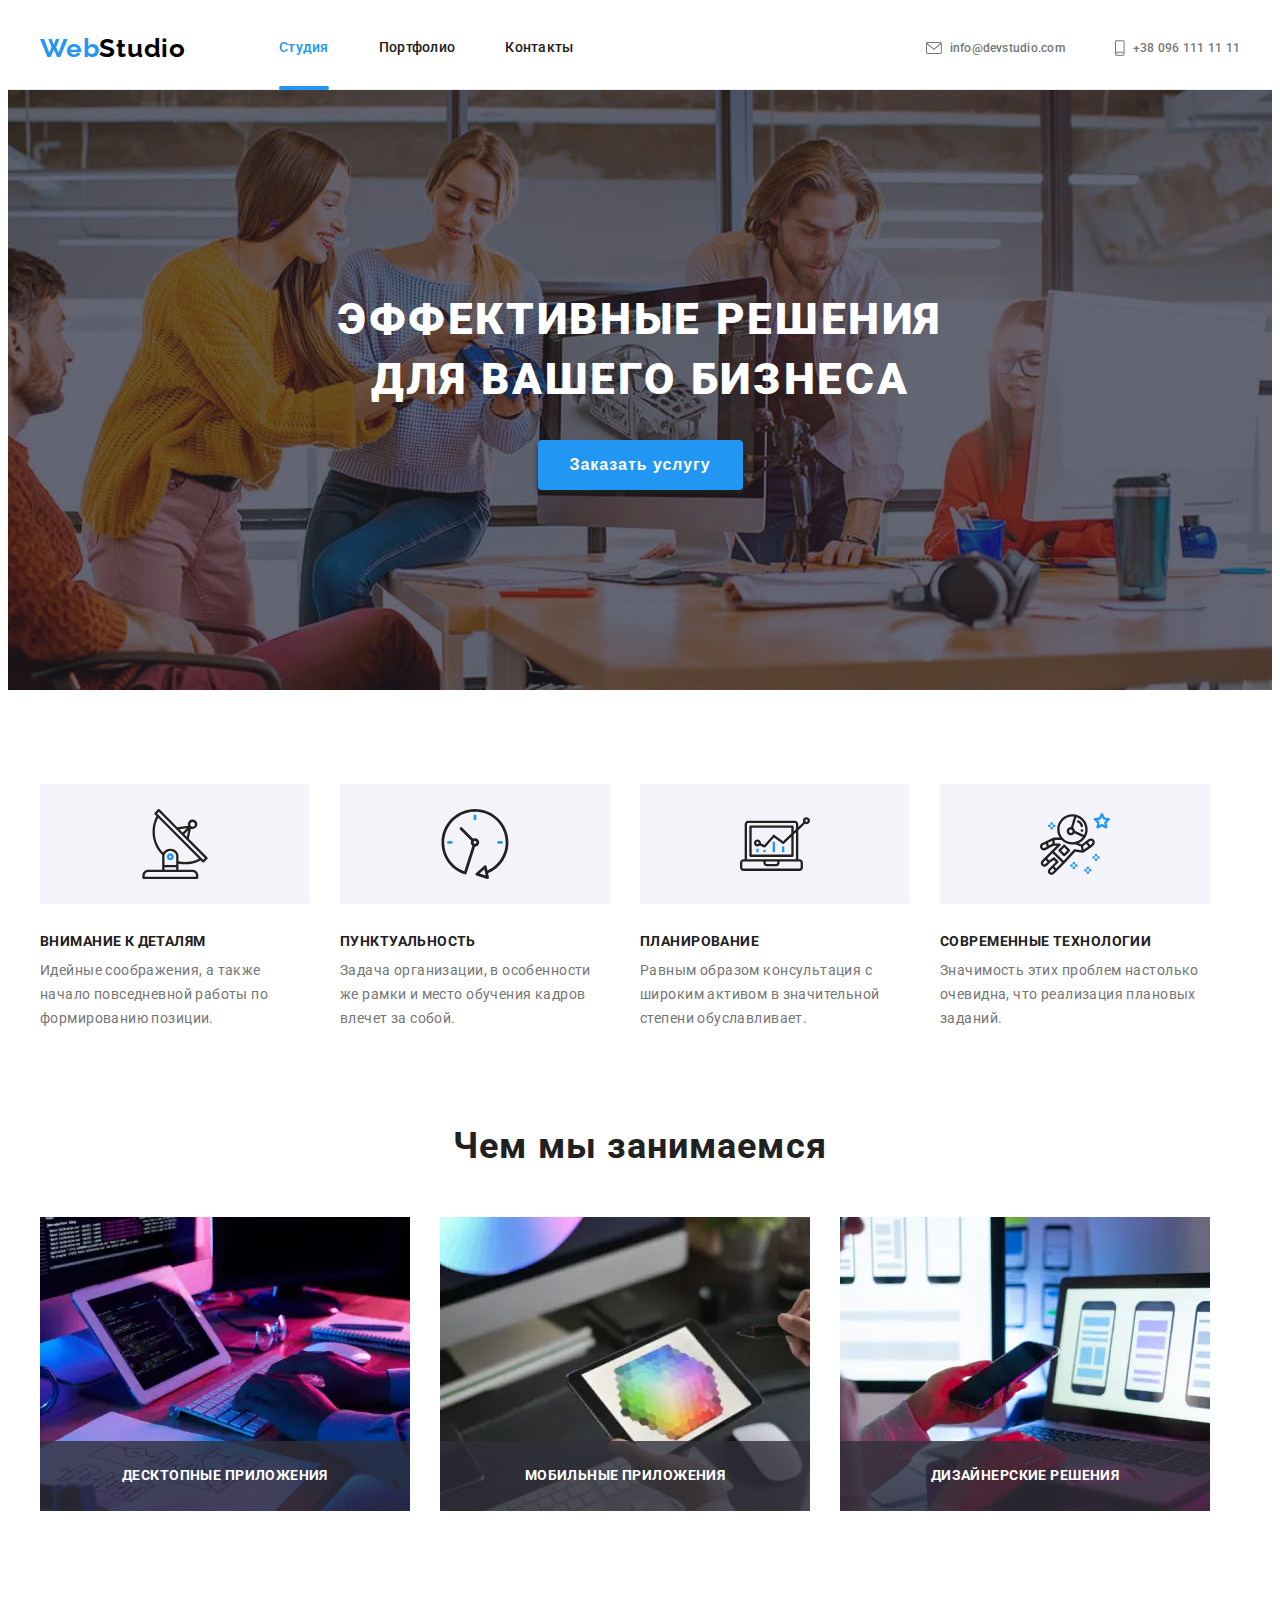
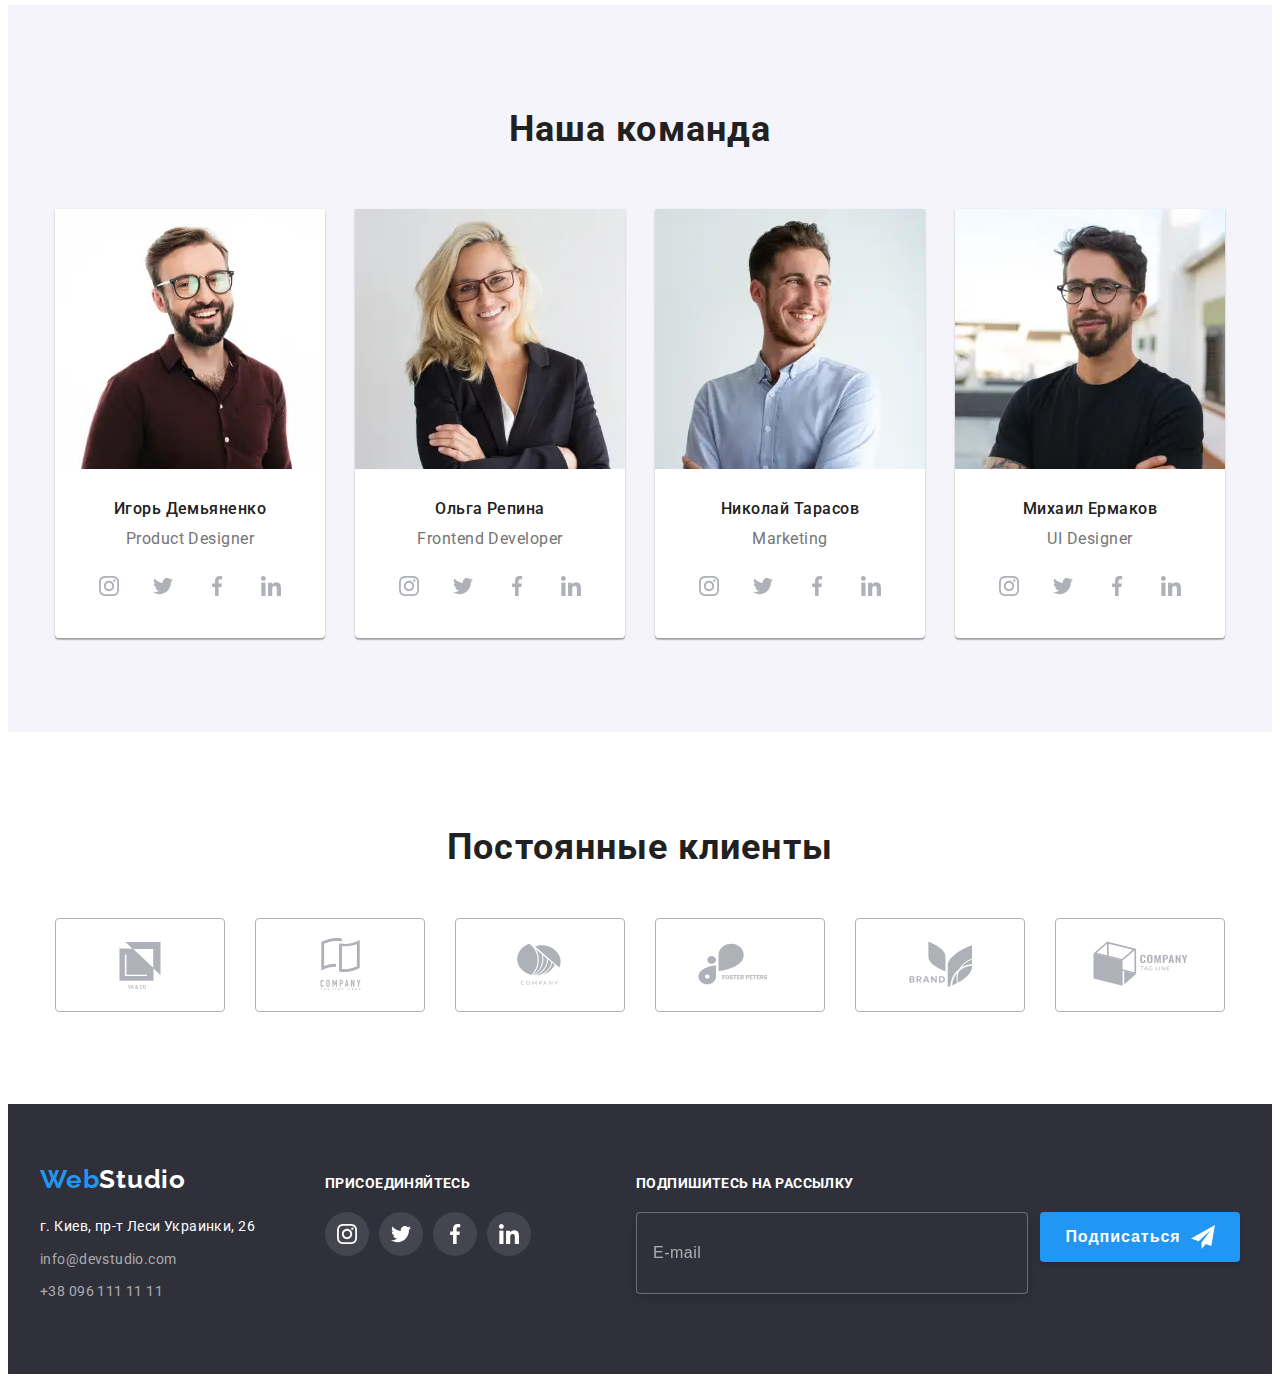
==== commit 84304531: "Делает во всех вариантах всю первую страницу" ====
--- a/index.html
+++ b/index.html
@@ -671,16 +671,16 @@
 
     <!-- FOOTER -->
 
-    <!-- <footer class="footer">
+    <footer class="footer">
       <div class="container footer__container">
         <div class="footer__contact">
           <div class="footer__left">
             <a class="logo link footer__logo" href="" lang="en"
               >Web<span class="logo_theme_light">Studio</span></a
-            > -->
-
-    <!-- CONTACT INFORMATION -->
-    <!-- <address>
+            >
+
+            <!-- CONTACT INFORMATION -->
+            <address>
               <ul class="contact-list list contact-list__container">
                 <li class="contact-list__item">
                   <a
@@ -759,24 +759,28 @@
         <div class="subscribe-section">
           <form class="subscribe-section__form">
             <p class="subscribe-section__text">Подпишитесь на рассылку</p>
-            <input
-              type="email"
-              class="subscribe-section__form-input"
-              name="footer-user-email"
-              placeholder="E-mail"
-            />
-            <button type="submit" class="subscribe-section__button">
-              <span class="subscribe-section__button-container">
-                <span class="subscribe-section__button-text">Подписаться</span>
-                <svg class="subscribe-section__icon" width="24" height="24">
-                  <use href="./images/sprite.svg#icon-icon-send"></use>
-                </svg>
-              </span>
-            </button>
+            <div class="subscribe-section__bottom-side">
+              <label class="subscribe-section__form-email">
+                <input
+                  type="email"
+                  class="subscribe-section__form-input"
+                  name="footer-user-email"
+                  placeholder="E-mail"
+                />
+              </label>
+              <button type="submit" class="subscribe-section__button">
+                <span class="subscribe-section__button-container">
+                  <span class="subscribe-section__button-text">Подписаться</span>
+                  <svg class="subscribe-section__icon" width="24" height="24">
+                    <use href="./images/sprite.svg#icon-icon-send"></use>
+                  </svg>
+                </span>
+              </button>
+            </div>
           </form>
         </div>
       </div>
-    </footer> -->
+    </footer>
 
     <!-- <div class="backdrop is-hidden" data-modal>
       <div class="modal">
--- a/css/main.min.css
+++ b/css/main.min.css
@@ -1 +1 @@
-:root{--primary-font: "Roboto", sans-serif;--secondary-font: "Raleway", sans-serif;--accent-color: #2196f3;--color-title: #212121;--color-text: #757575}.visually-hidden{position:absolute;width:1px;height:1px;margin:-1px;border:0;padding:0;white-space:nowrap;clip-path:inset(100%);clip:rect(0 0 0 0);overflow:hidden}h1,h2,h3,p{margin-top:0;margin-bottom:0}ul,ol{margin-top:0;margin-bottom:0;padding-left:0}img{display:block}.list{list-style:none}.link{text-decoration:none}body{font-family:var(--primary-font)}.container{width:100%;padding-left:15px;padding-right:15px}@media screen and (min-width: 480px){.container{width:480px;margin:0 auto}}@media screen and (min-width: 768px){.container{width:768px}}@media screen and (min-width: 1200px){.container{width:1200px}}.mobile-menu{position:fixed;left:0;top:0;width:100%;height:100%;background-color:#fff;opacity:0;visibility:hidden;pointer-events:none;transition:opacity 250ms cubic-bezier(0.4, 0, 0.2, 1),visibility 250ms cubic-bezier(0.4, 0, 0.2, 1)}.mobile-menu.is-open{opacity:1;visibility:visible;pointer-events:auto}.mobile-menu__container{display:flex;flex-direction:column;justify-content:space-between;height:100%;position:relative;padding-left:40px;padding-top:48px;padding-bottom:48px}.mobile-menu__close-icon{transition:fill 250ms cubic-bezier(0.4, 0, 0.2, 1)}.mobile-menu__close-button{position:absolute;top:10px;right:15px;border:none;background-color:rgba(0,0,0,0);padding:0;line-height:0}.mobile-menu__close-button:hover .mobile-menu__close-icon,.mobile-menu__close-button:focus .mobile-menu__close-icon{fill:var(--accent-color)}.mobile-menu__link{font-family:var(--primary-font);font-weight:500;font-size:40px;line-height:1.18;text-align:center;letter-spacing:.02em;color:var(--color-title);transition:color 250ms cubic-bezier(0.4, 0, 0.2, 1)}.mobile-menu__link:hover,.mobile-menu__link:focus{color:var(--accent-color)}.mobile-menu__item:not(:last-child){margin-bottom:32px}.mobile-menu__link_current{color:var(--accent-color)}.mobile-menu__contact{margin-bottom:64px}.mobile-menu__email{font-family:var(--primary-font);font-weight:500;font-size:24px;line-height:1.17;letter-spacing:.02em;color:var(--color-text)}.mobile-menu__phone-number{font-family:var(--primary-font);display:block;font-weight:500;font-size:34px;line-height:1.18;letter-spacing:.02em;margin-bottom:32px;color:var(--accent-color)}.mobile-menu__social{display:flex;align-items:center}.mobile-menu__social-link{font-family:var(--primary-font);font-weight:500;font-size:18px;line-height:1.22;letter-spacing:.02em;color:var(--accent-color);padding-left:10px;padding-right:10px}.mobile-menu__social-item:not(:last-child){border-right:1px solid rgba(33,33,33,.2)}.logo{padding-top:25px;padding-bottom:25px;font-family:var(--secondary-font);font-weight:700;font-size:26px;line-height:1.19;letter-spacing:.03em;color:var(--accent-color)}.footer__logo{padding-bottom:20px;padding-top:0}.header__logo{margin-right:93px}.logo_theme_dark{color:#000}.logo_theme_light{color:#fff}.backdrop{position:fixed;top:0;left:0;width:100%;height:100%;background:rgba(0,0,0,.2);transition:opacity 250ms cubic-bezier(0.4, 0, 0.2, 1),visibility 250ms cubic-bezier(0.4, 0, 0.2, 1)}.backdrop.is-hidden{opacity:0;visibility:hidden;pointer-events:none}.modal{position:absolute;top:50%;left:50%;transform:translate(-50%, -50%);width:528px;height:581px;background-color:#fff;box-shadow:0px 1px 3px rgba(0,0,0,.12),0px 1px 1px rgba(0,0,0,.14),0px 2px 1px rgba(0,0,0,.2);border-radius:4px;padding:40px}.modal__close-button{position:absolute;top:8px;right:8px;display:flex;align-items:center;justify-content:center;width:30px;height:30px;padding:0;border-radius:50%;background:#fff;border:1px solid rgba(0,0,0,.1);cursor:pointer}.modal__close-button:hover .modal__close-icon,.modal__close-button:focus .modal__close-icon{fill:var(--accent-color)}.modal__close-icon{transition:fill 250ms cubic-bezier(0.4, 0, 0.2, 1)}.contact-form{display:flex;flex-direction:column}.contact-form__text{font-family:var(--primary-font);font-weight:700;font-size:20px;line-height:1.15;text-align:center;letter-spacing:.03em;color:var(--color-title);margin-bottom:12px}.contact-form__field{margin-bottom:10px}.contact-form__input{width:100%;border:1px solid rgba(33,33,33,.2);border-radius:4px;padding-left:42px;height:40px;transition:border 250ms cubic-bezier(0.4, 0, 0.2, 1);cursor:pointer}.contact-form__input:focus{outline:none;border:1px solid var(--accent-color)}.contact-form__icon{position:absolute;width:18px;height:18px;top:50%;left:12px;transform:translateY(-50%);fill:var(--color-title);transition:fill 250ms cubic-bezier(0.4, 0, 0.2, 1)}.contact-form__input:focus+.contact-form__icon{fill:var(--accent-color)}.contact-form__wrapper{position:relative;display:block}.contact-form__message{display:block;width:100%;border:1px solid rgba(33,33,33,.2);border-radius:4px;padding:16px 12px;height:120px;resize:none;margin-bottom:20px;transition:border 250ms cubic-bezier(0.4, 0, 0.2, 1);cursor:pointer}.contact-form__message:focus{outline:none;border:1px solid var(--accent-color)}.contact-form__message::placeholder{color:rgba(117,117,117,.5)}.contact-form__field-key{display:block;font-family:var(--primary-font);font-weight:400;font-size:12px;line-height:1.16;letter-spacing:.01em;color:var(--color-text);margin-bottom:4px}.contact-form__button{min-width:200px;align-self:center;font-weight:700;font-size:16px;line-height:1.87;letter-spacing:.06em;color:#fff;background:var(--accent-color);box-shadow:0px 4px 4px rgba(0,0,0,.15);border:none;border-radius:4px;cursor:pointer;padding:10px 56px;display:block}.contact-form__policy-text{display:flex;align-items:center;justify-content:center;font-family:var(--primary-font);font-weight:400;font-size:14px;line-height:1.71;margin-bottom:30px;letter-spacing:.03em;color:#757575}.contact-form__policy-text::before{content:"";display:block;cursor:pointer;margin-right:7px;width:16px;height:15px;background-image:url(../images/check-box.svg)}.contact-form__checkbox:checked+.contact-form__policy-text::before{background-image:url(../images/icon-check.svg)}.menu{display:none}.page-header__contact{display:none}.page-header{padding-top:16px;padding-bottom:16px}.page-header__container{display:flex;align-items:center;justify-content:space-between}.mobile-menu-open-button__icon{transition:fill 250ms cubic-bezier(0.4, 0, 0.2, 1)}.mobile-menu-open-button{border:none;background-color:rgba(0,0,0,0);padding:0;line-height:0}.mobile-menu-open-button:hover .mobile-menu-open-button__icon,.mobile-menu-open-button:focus .mobile-menu-open-button__icon{fill:var(--accent-color)}.page-header{border-bottom:1px solid #ececec}@media screen and (min-width: 768px){.page-header{padding-top:0;padding-bottom:0}.mobile-menu-open-button{display:none}.menu{display:block}.page-header__contact{display:block}.menu{display:flex;align-items:center}.navigation{display:flex;align-items:center}.page-header__contact{display:flex;flex-direction:column}.header__logo{margin-right:88px}.menu__item:not(:last-child){margin-right:50px}.menu__link{position:relative;display:flex;flex-direction:column;align-items:center;font-style:normal;font-weight:500;font-size:14px;line-height:1.14;letter-spacing:.02em;color:var(--color-title);padding-top:32px;padding-bottom:32px;transition:color 250ms cubic-bezier(0.4, 0, 0.2, 1)}.menu__link:hover,.menu__link:focus{color:var(--accent-color)}.menu__link_current{color:var(--accent-color)}.menu__link_current::after{position:absolute;display:block;bottom:-2px;width:100%;height:4px;background-color:#2196f3;border-radius:2px;content:""}.contact__email{display:flex;align-items:center;font-style:normal;font-weight:500;font-size:12px;line-height:1.17;letter-spacing:.02em;margin-bottom:10px;color:#757575;transition:color 250ms cubic-bezier(0.4, 0, 0.2, 1)}.contact__email:hover,.contact__email:focus{color:var(--accent-color);fill:currentColor}.contact__email:hover .contact__icon,.contact__email:focus .contact__icon{color:var(--accent-color);fill:currentColor}.contact__icon{margin-right:8px;fill:var(--color-text);transition:fill 250ms cubic-bezier(0.4, 0, 0.2, 1)}.contact__phone-number{display:flex;align-items:center;font-style:normal;font-weight:500;font-size:12px;line-height:1.17;letter-spacing:.02em;color:#757575;transition:color 250ms cubic-bezier(0.4, 0, 0.2, 1)}.contact__phone-number:hover,.contact__phone-number:focus{color:var(--accent-color);fill:currentColor}.contact__phone-number:hover .contact__icon,.contact__phone-number:focus .contact__icon{color:var(--accent-color);fill:currentColor}}@media screen and (min-width: 1200px){.page-header__contact{display:flex;align-items:center;flex-direction:row}.page-header__contact .contact__email{margin-right:50px;margin-bottom:0}.header__logo{margin-right:93px}}.stydio-hero__container{padding-top:118px;padding-bottom:118px}.stydio-hero__title{font-weight:900;font-size:26px;line-height:1.62;margin-bottom:30px;text-align:center;letter-spacing:.06em;text-transform:uppercase;color:#fff}.modal-btn{min-width:200px;font-weight:700;font-size:16px;line-height:1.87;letter-spacing:.06em;color:#fff;background:var(--accent-color);box-shadow:0px 4px 4px var(--color-title);border:none;border-radius:4px;cursor:pointer;padding:10px 32px;display:block;margin-left:auto;margin-right:auto}.stydio-hero{background-color:#c4c4c4;background-image:linear-gradient(rgba(47, 48, 58, 0.4), rgba(47, 48, 58, 0.4)),url("../images/shapka-mobile.jpg");background-size:cover;background-position:center;background-repeat:no-repeat;min-height:400px}@media(min-device-pixel-ratio: 2),(min-resolution: 192dpi),(min-resolution: 2dppx){.stydio-hero{background-image:linear-gradient(rgba(47, 48, 58, 0.4), rgba(47, 48, 58, 0.4)),url("../images/shapka-mobile@2x.jpg")}}@media screen and (min-width: 768px){.stydio-hero{background-image:linear-gradient(rgba(47, 48, 58, 0.4), rgba(47, 48, 58, 0.4)),url("../images/shapka-tablet.jpg")}}@media screen and (min-width: 768px)and (min-device-pixel-ratio: 2),screen and (min-width: 768px)and (min-resolution: 192dpi),screen and (min-width: 768px)and (min-resolution: 2dppx){.stydio-hero{background-image:linear-gradient(rgba(47, 48, 58, 0.4), rgba(47, 48, 58, 0.4)),url("../images/shapka-tablet@2x.jpg")}}@media screen and (min-width: 1200px){.stydio-hero__container{padding-top:200px;padding-bottom:200px}.stydio-hero__title{font-size:44px;line-height:1.36}.stydio-hero{background-image:linear-gradient(rgba(47, 48, 58, 0.4), rgba(47, 48, 58, 0.4)),url("../images/shapka-desktop.jpg")}}@media screen and (min-width: 1200px)and (min-device-pixel-ratio: 2),screen and (min-width: 1200px)and (min-resolution: 192dpi),screen and (min-width: 1200px)and (min-resolution: 2dppx){.stydio-hero{background-image:linear-gradient(rgba(47, 48, 58, 0.4), rgba(47, 48, 58, 0.4)),url("../images/shapka-desktop@2x.jpg")}}.benefits-menu__logo{display:flex;align-items:center;justify-content:center;width:100%;height:120px;background:#f5f4fa;margin-bottom:30px}.benefits{padding-top:60px;padding-bottom:60px}.benefits-menu__title{font-weight:700;font-size:14px;line-height:1.14;text-align:center;letter-spacing:.03em;text-transform:uppercase;margin-bottom:10px;color:var(--color-title)}.benefits-menu__description{font-weight:400;font-size:14px;line-height:1.71;letter-spacing:.03em;color:var(--color-text)}.benefits-menu__item:not(:last-child){margin-bottom:30px}@media screen and (min-width: 768px){.benefits-menu__logo{width:354px}.benefits-menu__item{display:flex;flex-direction:column;width:354px}.benefits-menu__item:not(:last-child){margin-bottom:0}.benefits-menu__item:nth-child(2n+1){margin-right:30px}.benefits-menu__item:nth-child(-n+2){margin-bottom:30px}.benefits-menu__title{text-align:start}.benefits-menu{display:flex;flex-wrap:wrap}}@media screen and (min-width: 1200px){.benefits-menu__logo{width:270px}.benefits{padding-top:94px;padding-bottom:94px}.benefits-menu__item{display:flex;width:270px}.benefits-menu__item:not(:last-child){margin-right:30px}.benefits-menu__item:nth-child(-n+2){margin-bottom:0}}@media screen and (max-width: 1199px){.portfolio{display:none}}.portfolio__portfolio-gallery{display:flex;flex-wrap:wrap;padding-bottom:94px}.portfolio__title{font-weight:700;font-size:36px;line-height:1.17;text-align:center;letter-spacing:.03em;margin-bottom:50px;color:var(--color-title)}.portfolio-gallery__item{position:relative}.portfolio-gallery__item:not(:nth-child(3n)){margin-right:30px}.portfolio-gallery__overlay{display:flex;align-items:center;justify-content:center;position:absolute;right:0;bottom:0;width:100%;height:70px;font-family:var(--primary-font);font-weight:700;font-size:14px;line-height:1.14;letter-spacing:.03em;text-transform:uppercase;color:#fff;background:rgba(47,48,58,.8)}.employees__photo{width:100%}.employees__title{font-weight:700;font-size:28px;line-height:1.17;text-align:center;letter-spacing:.03em;padding-top:60px;padding-bottom:30px;color:var(--color-title)}.our-team{background:#f5f4fa}.our-team__employees{display:flex;justify-content:center;align-items:center;flex-wrap:wrap;padding-bottom:60px}.employees__card-content{padding-top:30px;padding-bottom:24px}.employees__card{box-shadow:0px 1px 3px rgba(0,0,0,.12),0px 1px 1px rgba(0,0,0,.14),0px 2px 1px rgba(0,0,0,.2);border-radius:0px 0px 4px 4px;background:#fff}.employees__card:not(:last-child){margin-bottom:30px}.employees__name{font-weight:500;font-size:16px;line-height:1.19;text-align:center;letter-spacing:.03em;margin-bottom:10px;color:var(--color-title)}.employees__position{font-weight:400;font-size:16px;line-height:1.19;text-align:center;letter-spacing:.03em;margin-bottom:16px;color:var(--color-text)}.social-info-list{display:flex;justify-content:center}.social-info-list__item:not(:last-child){margin-right:10px}.social-info-list__link{display:flex;align-items:center;justify-content:center;width:44px;height:44px;border-radius:50%;background:#fff;transition:background-color 250ms cubic-bezier(0.4, 0, 0.2, 1)}.social-info-list__link:hover,.social-info-list__link:focus{background-color:var(--accent-color)}.social-info-list__icon{fill:#afb1b8;transition:fill 250ms cubic-bezier(0.4, 0, 0.2, 1)}.social-info-list__link:hover .social-info-list__icon,.social-info-list__link:focus .social-info-list__icon{fill:#fff}@media screen and (min-width: 768px){.employees__card:not(:last-child){margin-bottom:0}.employees__card:nth-child(2n+1){margin-right:30px}.employees__card:nth-child(-n+2){margin-bottom:30px}}@media screen and (min-width: 1200px){.employees__title{font-size:36px;line-height:1.67;padding-top:94px;padding-bottom:50px}.our-team__employees{padding-bottom:94px}.employees__card-content{padding-bottom:30px}.employees__card:nth-child(2n+1){margin-right:0}.employees__card:nth-child(-n+2){margin-bottom:0}.employees__card:not(:nth-child(4n)){margin-right:30px}}.our-clients__container{padding-top:60px;padding-bottom:60px}.our-clients__title{font-weight:700;font-size:28px;line-height:1.18;text-align:center;letter-spacing:.03em;margin-bottom:30px;color:var(--color-title)}.our-clients__list{display:flex;align-items:center;justify-content:center;flex-wrap:wrap}@media screen and (max-width: 767px){.our-clients__item{flex-basis:calc((100% - 30px)/2);height:92px}.our-clients__item:nth-child(-n+4){margin-bottom:30px}}.our-clients__item:nth-child(2n+1){margin-right:30px}.our-clients__link{display:flex;align-items:center;justify-content:center;height:100%;border:1px solid #afb1b8;border-radius:4px;background:#fff;transition:border 250ms cubic-bezier(0.4, 0, 0.2, 1)}.our-clients__link:hover,.our-clients__link:focus{border:1px solid var(--accent-color)}.our-clients__icon{fill:#afb1b8;transition:fill 250ms cubic-bezier(0.4, 0, 0.2, 1)}.our-clients__link:hover .our-clients__icon,.our-clients__link:focus .our-clients__icon{fill:var(--accent-color)}@media screen and (min-width: 768px)and (max-width: 1199px){.our-clients__item{flex-basis:calc((100% - 60px)/3);height:92px}.our-clients__item:nth-child(2n+1){margin-right:0}.our-clients__item:nth-child(-n+4){margin-bottom:0}.our-clients__item:not(:nth-last-child(3n+1)){margin-right:30px}.our-clients__item:nth-child(-n+3){margin-bottom:30px}}@media screen and (min-width: 1200px){.our-clients__item{margin-right:0;height:92px;width:170px}.our-clients__container{padding-top:94px;padding-bottom:94px}.our-clients__title{font-size:36px;line-height:1.17;margin-bottom:50px}.our-clients__item:not(:nth-last-child(3n+1)){margin-right:0}.our-clients__item:nth-child(-n+3){margin-bottom:0}.our-clients__item:not(:last-child){margin-right:30px}}.container__filters-buttons{display:flex;align-items:center;justify-content:center;padding-top:94px;padding-bottom:50px}.filters-buttons__item:not(:last-child){margin-right:8px}.filters-buttons__btn{border:none;font-weight:500;font-size:16px;line-height:26px;text-align:center;letter-spacing:.03em;color:var(--color-title);background:#f5f4fa;cursor:pointer;padding:6px 22px;box-shadow:0px 3px 1px rgba(0,0,0,.1),0px 1px 2px rgba(0,0,0,.08),0px 2px 2px rgba(0,0,0,.12);border-radius:4px;transition:background-color 250ms cubic-bezier(0.4, 0, 0.2, 1),color 250ms cubic-bezier(0.4, 0, 0.2, 1)}.filters-buttons__btn:hover,.filters-buttons__btn:focus{color:#fff;background-color:var(--accent-color)}.container__projects-list{display:flex;flex-wrap:wrap;padding-bottom:94px}.projects-list__item:not(:nth-child(3n)){margin-right:30px}.projects-list__item:not(:nth-last-child(-n+3)){margin-bottom:30px}.projects-list__img-wrapper{position:relative;overflow:hidden}.project-list__overlay{position:absolute;top:0;left:0;width:100%;height:100%;font-family:var(--primary-font);font-weight:400;font-size:18px;line-height:1.56;letter-spacing:.03em;padding-top:63px;padding-bottom:63px;padding-left:24px;padding-right:24px;overflow:auto;transform:translateY(100%);transition:transform 250ms cubic-bezier(0.4, 0, 0.2, 1);color:#fff;background:rgba(33,150,243,.9)}.projects-list__link:hover .project-list__overlay,.projects-list__link:focus .project-list__overlay{transform:translateY(0%)}.projects-list__card-content{padding-top:20px;padding-bottom:20px;padding-left:24px;padding-right:24px;background:#fff;border:1px solid #eee}.projects-list__item{background:#fff}.projects-list__link{display:block;transition:box-shadow 250ms cubic-bezier(0.4, 0, 0.2, 1)}.projects-list__link:hover,.projects-list__link:focus{box-shadow:0px 1px 1px rgba(0,0,0,.12),0px 4px 4px rgba(0,0,0,.06),1px 4px 6px rgba(0,0,0,.16)}.projects-list__name{font-weight:700;font-size:18px;line-height:2;letter-spacing:.06em;color:var(--color-title);margin-bottom:4px}.projects-list__description{font-weight:400;font-size:16px;line-height:1.87;letter-spacing:.03em;color:var(--color-text)}.footer__container{display:flex;justify-content:space-between;padding-top:60px;padding-bottom:60px}.footer__contact{display:flex}.footer__left{display:flex;flex-direction:column;justify-content:flex-start;margin-right:70px}.footer__right{display:flex;flex-direction:column;align-items:start}.contact-list__container:not(:last-child){margin-bottom:9px}.footer{display:flex;justify-content:start;background:#2f303a}.contact-list__phone-number{font-style:normal;font-weight:400;font-size:14px;line-height:1.71;letter-spacing:.03em;color:rgba(255,255,255,.6)}.contact-list__email{font-style:normal;font-weight:400;font-size:14px;line-height:1.71;letter-spacing:.03em;color:rgba(255,255,255,.6)}.contact-list__link{font-style:normal;font-weight:400;font-size:14px;line-height:1.71;letter-spacing:.03em;color:#fff}.footer__pointing-text{font-family:var(--primary-font);font-weight:700;font-size:14px;line-height:1.14;letter-spacing:.03em;text-transform:uppercase;color:#fff;margin-bottom:20px}.social-info-list__link{display:flex;align-items:center;justify-content:center;width:44px;height:44px;border-radius:50%;background:#fff;background-color:rgba(255,255,255,.1);transition:background-color 250ms cubic-bezier(0.4, 0, 0.2, 1)}.social-info-list__link:hover,.social-info-list__link:focus{background-color:var(--accent-color)}.social-info-list__icon_footer{fill:#fff;transition:fill 250ms cubic-bezier(0.4, 0, 0.2, 1)}.footer-social-list-link:hover .social-info-list__icon_footer,.footer-social-list-link:focus .social-info-list__icon_footer{fill:#fff}.subscribe-section__text{font-family:var(--primary-font);font-weight:700;font-size:14px;line-height:1.14;letter-spacing:.03em;text-transform:uppercase;color:#fff;margin-bottom:20px}.subscribe-section__form-input{font-family:var(--primary-font);font-weight:400;font-size:16px;line-height:1.25;letter-spacing:.03em;color:#fff;border:1px solid rgba(255,255,255,.3);filter:drop-shadow(0px 4px 4px rgba(0, 0, 0, 0.15));border-radius:4px;background:#2f303a;height:50px;width:358px;margin-right:12px;padding-left:16px;cursor:pointer}.subscribe-section__form-input:focus{outline:none}.subscribe-section__form-input::placeholder{font-family:var(--primary-font);font-weight:400;font-size:16px;line-height:1.25;display:flex;align-items:center;letter-spacing:.03em;color:rgba(255,255,255,.6)}.subscribe-section__button-container{display:flex;align-items:center;justify-content:center}.subscribe-section__button{background:var(--accent-color);box-shadow:0px 4px 4px rgba(0,0,0,.15);border-radius:4px;border:none;cursor:pointer;height:50px}.subscribe-section__button-text{font-family:var(--primary-font);font-weight:700;font-size:16px;line-height:1.88;letter-spacing:.06em;color:#fff;margin-right:10px}/*# sourceMappingURL=main.min.css.map */+:root{--primary-font: "Roboto", sans-serif;--secondary-font: "Raleway", sans-serif;--accent-color: #2196f3;--color-title: #212121;--color-text: #757575}.visually-hidden{position:absolute;width:1px;height:1px;margin:-1px;border:0;padding:0;white-space:nowrap;clip-path:inset(100%);clip:rect(0 0 0 0);overflow:hidden}h1,h2,h3,p{margin-top:0;margin-bottom:0}ul,ol{margin-top:0;margin-bottom:0;padding-left:0}img{display:block}.list{list-style:none}.link{text-decoration:none}body{font-family:var(--primary-font)}.container{width:100%;padding-left:15px;padding-right:15px}@media screen and (min-width: 480px){.container{width:480px;margin:0 auto}}@media screen and (min-width: 768px){.container{width:768px}}@media screen and (min-width: 1200px){.container{width:1200px}}.mobile-menu{position:fixed;left:0;top:0;width:100%;height:100%;background-color:#fff;opacity:0;visibility:hidden;pointer-events:none;transition:opacity 250ms cubic-bezier(0.4, 0, 0.2, 1),visibility 250ms cubic-bezier(0.4, 0, 0.2, 1)}.mobile-menu.is-open{opacity:1;visibility:visible;pointer-events:auto}.mobile-menu__container{display:flex;flex-direction:column;justify-content:space-between;height:100%;position:relative;padding-left:40px;padding-top:48px;padding-bottom:48px}.mobile-menu__close-icon{transition:fill 250ms cubic-bezier(0.4, 0, 0.2, 1)}.mobile-menu__close-button{position:absolute;top:10px;right:15px;border:none;background-color:rgba(0,0,0,0);padding:0;line-height:0}.mobile-menu__close-button:hover .mobile-menu__close-icon,.mobile-menu__close-button:focus .mobile-menu__close-icon{fill:var(--accent-color)}.mobile-menu__link{font-weight:500;font-size:40px;line-height:1.18;text-align:center;letter-spacing:.02em;color:var(--color-title);transition:color 250ms cubic-bezier(0.4, 0, 0.2, 1)}.mobile-menu__link:hover,.mobile-menu__link:focus{color:var(--accent-color)}.mobile-menu__item:not(:last-child){margin-bottom:32px}.mobile-menu__link_current{color:var(--accent-color)}.mobile-menu__contact{margin-bottom:64px}.mobile-menu__email{font-weight:500;font-size:24px;line-height:1.17;letter-spacing:.02em;color:var(--color-text)}.mobile-menu__phone-number{display:block;font-weight:500;font-size:calc(28px + 6*(100vw - 320px)/447);letter-spacing:.02em;margin-bottom:32px;color:var(--accent-color)}.mobile-menu__social{display:flex;align-items:center}.mobile-menu__social-link{font-weight:500;font-size:calc(12px + 10*(100vw - 320px)/447);letter-spacing:.02em;color:var(--accent-color);padding-left:10px;padding-right:10px}.mobile-menu__social-item:not(:last-child){border-right:1px solid rgba(33,33,33,.2)}.logo{padding-top:25px;padding-bottom:25px;font-family:var(--secondary-font);font-weight:700;font-size:26px;line-height:1.19;letter-spacing:.03em;color:var(--accent-color)}.footer__logo{padding-bottom:20px;padding-top:0}.header__logo{margin-right:93px}@media screen and (max-width: 767px){.header__logo{margin-right:0}}.logo_theme_dark{color:#000}.logo_theme_light{color:#fff}.backdrop{position:fixed;top:0;left:0;width:100%;height:100%;background:rgba(0,0,0,.2);transition:opacity 250ms cubic-bezier(0.4, 0, 0.2, 1),visibility 250ms cubic-bezier(0.4, 0, 0.2, 1)}.backdrop.is-hidden{opacity:0;visibility:hidden;pointer-events:none}.modal{position:absolute;top:50%;left:50%;transform:translate(-50%, -50%);width:528px;height:581px;background-color:#fff;box-shadow:0px 1px 3px rgba(0,0,0,.12),0px 1px 1px rgba(0,0,0,.14),0px 2px 1px rgba(0,0,0,.2);border-radius:4px;padding:40px}.modal__close-button{position:absolute;top:8px;right:8px;display:flex;align-items:center;justify-content:center;width:30px;height:30px;padding:0;border-radius:50%;background:#fff;border:1px solid rgba(0,0,0,.1);cursor:pointer}.modal__close-button:hover .modal__close-icon,.modal__close-button:focus .modal__close-icon{fill:var(--accent-color)}.modal__close-icon{transition:fill 250ms cubic-bezier(0.4, 0, 0.2, 1)}.contact-form{display:flex;flex-direction:column}.contact-form__text{font-family:var(--primary-font);font-weight:700;font-size:20px;line-height:1.15;text-align:center;letter-spacing:.03em;color:var(--color-title);margin-bottom:12px}.contact-form__field{margin-bottom:10px}.contact-form__input{width:100%;border:1px solid rgba(33,33,33,.2);border-radius:4px;padding-left:42px;height:40px;transition:border 250ms cubic-bezier(0.4, 0, 0.2, 1);cursor:pointer}.contact-form__input:focus{outline:none;border:1px solid var(--accent-color)}.contact-form__icon{position:absolute;width:18px;height:18px;top:50%;left:12px;transform:translateY(-50%);fill:var(--color-title);transition:fill 250ms cubic-bezier(0.4, 0, 0.2, 1)}.contact-form__input:focus+.contact-form__icon{fill:var(--accent-color)}.contact-form__wrapper{position:relative;display:block}.contact-form__message{display:block;width:100%;border:1px solid rgba(33,33,33,.2);border-radius:4px;padding:16px 12px;height:120px;resize:none;margin-bottom:20px;transition:border 250ms cubic-bezier(0.4, 0, 0.2, 1);cursor:pointer}.contact-form__message:focus{outline:none;border:1px solid var(--accent-color)}.contact-form__message::placeholder{color:rgba(117,117,117,.5)}.contact-form__field-key{display:block;font-family:var(--primary-font);font-weight:400;font-size:12px;line-height:1.16;letter-spacing:.01em;color:var(--color-text);margin-bottom:4px}.contact-form__button{min-width:200px;align-self:center;font-weight:700;font-size:16px;line-height:1.87;letter-spacing:.06em;color:#fff;background:var(--accent-color);box-shadow:0px 4px 4px rgba(0,0,0,.15);border:none;border-radius:4px;cursor:pointer;padding:10px 56px;display:block}.contact-form__policy-text{display:flex;align-items:center;justify-content:center;font-family:var(--primary-font);font-weight:400;font-size:14px;line-height:1.71;margin-bottom:30px;letter-spacing:.03em;color:#757575}.contact-form__policy-text::before{content:"";display:block;cursor:pointer;margin-right:7px;width:16px;height:15px;background-image:url(../images/check-box.svg)}.contact-form__checkbox:checked+.contact-form__policy-text::before{background-image:url(../images/icon-check.svg)}.menu{display:none}.page-header__contact{display:none}.page-header{padding-top:16px;padding-bottom:16px}.page-header__container{display:flex;align-items:center;justify-content:space-between}.mobile-menu-open-button__icon{transition:fill 250ms cubic-bezier(0.4, 0, 0.2, 1)}.mobile-menu-open-button{border:none;background-color:rgba(0,0,0,0);padding:0;line-height:0}.mobile-menu-open-button:hover .mobile-menu-open-button__icon,.mobile-menu-open-button:focus .mobile-menu-open-button__icon{fill:var(--accent-color)}.page-header{border-bottom:1px solid #ececec}@media screen and (min-width: 768px){.page-header{padding-top:0;padding-bottom:0}.mobile-menu-open-button{display:none}.menu{display:block}.page-header__contact{display:block}.menu{display:flex;align-items:center}.navigation{display:flex;align-items:center}.page-header__contact{display:flex;flex-direction:column}.header__logo{margin-right:88px}.menu__item:not(:last-child){margin-right:50px}.menu__link{position:relative;display:flex;flex-direction:column;align-items:center;font-style:normal;font-weight:500;font-size:14px;line-height:1.14;letter-spacing:.02em;color:var(--color-title);padding-top:32px;padding-bottom:32px;transition:color 250ms cubic-bezier(0.4, 0, 0.2, 1)}.menu__link:hover,.menu__link:focus{color:var(--accent-color)}.menu__link_current{color:var(--accent-color)}.menu__link_current::after{position:absolute;display:block;bottom:-2px;width:100%;height:4px;background-color:#2196f3;border-radius:2px;content:""}.contact__email{display:flex;align-items:center;font-style:normal;font-weight:500;font-size:12px;line-height:1.17;letter-spacing:.02em;margin-bottom:10px;color:#757575;transition:color 250ms cubic-bezier(0.4, 0, 0.2, 1)}.contact__email:hover,.contact__email:focus{color:var(--accent-color);fill:currentColor}.contact__email:hover .contact__icon,.contact__email:focus .contact__icon{color:var(--accent-color);fill:currentColor}.contact__icon{margin-right:8px;fill:var(--color-text);transition:fill 250ms cubic-bezier(0.4, 0, 0.2, 1)}.contact__phone-number{display:flex;align-items:center;font-style:normal;font-weight:500;font-size:12px;line-height:1.17;letter-spacing:.02em;color:#757575;transition:color 250ms cubic-bezier(0.4, 0, 0.2, 1)}.contact__phone-number:hover,.contact__phone-number:focus{color:var(--accent-color);fill:currentColor}.contact__phone-number:hover .contact__icon,.contact__phone-number:focus .contact__icon{color:var(--accent-color);fill:currentColor}}@media screen and (min-width: 1200px){.page-header__contact{display:flex;align-items:center;flex-direction:row}.page-header__contact .contact__email{margin-right:50px;margin-bottom:0}.header__logo{margin-right:93px}}.stydio-hero__container{padding-top:118px;padding-bottom:118px}.stydio-hero__title{font-weight:900;font-size:26px;line-height:1.62;margin-bottom:30px;text-align:center;letter-spacing:.06em;text-transform:uppercase;color:#fff}.modal-btn{min-width:200px;font-weight:700;font-size:16px;line-height:1.87;letter-spacing:.06em;color:#fff;background:var(--accent-color);box-shadow:0px 4px 4px var(--color-title);border:none;border-radius:4px;cursor:pointer;padding:10px 32px;display:block;margin-left:auto;margin-right:auto}.stydio-hero{background-color:#c4c4c4;background-image:linear-gradient(rgba(47, 48, 58, 0.4), rgba(47, 48, 58, 0.4)),url("../images/shapka-mobile.jpg");background-size:cover;background-position:center;background-repeat:no-repeat;min-height:400px}@media(min-device-pixel-ratio: 2),(min-resolution: 192dpi),(min-resolution: 2dppx){.stydio-hero{background-image:linear-gradient(rgba(47, 48, 58, 0.4), rgba(47, 48, 58, 0.4)),url("../images/shapka-mobile@2x.jpg")}}@media screen and (min-width: 768px){.stydio-hero{background-image:linear-gradient(rgba(47, 48, 58, 0.4), rgba(47, 48, 58, 0.4)),url("../images/shapka-tablet.jpg")}}@media screen and (min-width: 768px)and (min-device-pixel-ratio: 2),screen and (min-width: 768px)and (min-resolution: 192dpi),screen and (min-width: 768px)and (min-resolution: 2dppx){.stydio-hero{background-image:linear-gradient(rgba(47, 48, 58, 0.4), rgba(47, 48, 58, 0.4)),url("../images/shapka-tablet@2x.jpg")}}@media screen and (min-width: 1200px){.stydio-hero__container{padding-top:200px;padding-bottom:200px}.stydio-hero__title{font-size:44px;line-height:1.36}.stydio-hero{background-image:linear-gradient(rgba(47, 48, 58, 0.4), rgba(47, 48, 58, 0.4)),url("../images/shapka-desktop.jpg")}}@media screen and (min-width: 1200px)and (min-device-pixel-ratio: 2),screen and (min-width: 1200px)and (min-resolution: 192dpi),screen and (min-width: 1200px)and (min-resolution: 2dppx){.stydio-hero{background-image:linear-gradient(rgba(47, 48, 58, 0.4), rgba(47, 48, 58, 0.4)),url("../images/shapka-desktop@2x.jpg")}}.benefits-menu__logo{display:flex;align-items:center;justify-content:center;width:100%;height:120px;background:#f5f4fa;margin-bottom:30px}.benefits{padding-top:60px;padding-bottom:60px}.benefits-menu__title{font-weight:700;font-size:14px;line-height:1.14;text-align:center;letter-spacing:.03em;text-transform:uppercase;margin-bottom:10px;color:var(--color-title)}.benefits-menu__description{font-weight:400;font-size:14px;line-height:1.71;letter-spacing:.03em;color:var(--color-text)}.benefits-menu__item:not(:last-child){margin-bottom:30px}@media screen and (min-width: 768px){.benefits-menu__logo{width:354px}.benefits-menu__item{display:flex;flex-direction:column;width:354px}.benefits-menu__item:not(:last-child){margin-bottom:0}.benefits-menu__item:nth-child(2n+1){margin-right:30px}.benefits-menu__item:nth-child(-n+2){margin-bottom:30px}.benefits-menu__title{text-align:start}.benefits-menu{display:flex;flex-wrap:wrap}}@media screen and (min-width: 1200px){.benefits-menu__logo{width:270px}.benefits{padding-top:94px;padding-bottom:94px}.benefits-menu__item{display:flex;width:270px}.benefits-menu__item:not(:last-child){margin-right:30px}.benefits-menu__item:nth-child(-n+2){margin-bottom:0}}@media screen and (max-width: 1199px){.portfolio{display:none}}.portfolio__portfolio-gallery{display:flex;flex-wrap:wrap;padding-bottom:94px}.portfolio__title{font-weight:700;font-size:36px;line-height:1.17;text-align:center;letter-spacing:.03em;margin-bottom:50px;color:var(--color-title)}.portfolio-gallery__item{position:relative}.portfolio-gallery__item:not(:nth-child(3n)){margin-right:30px}.portfolio-gallery__overlay{display:flex;align-items:center;justify-content:center;position:absolute;right:0;bottom:0;width:100%;height:70px;font-family:var(--primary-font);font-weight:700;font-size:14px;line-height:1.14;letter-spacing:.03em;text-transform:uppercase;color:#fff;background:rgba(47,48,58,.8)}.employees__photo{width:100%}.employees__title{font-weight:700;font-size:28px;line-height:1.17;text-align:center;letter-spacing:.03em;padding-top:60px;padding-bottom:30px;color:var(--color-title)}.our-team{background:#f5f4fa}.our-team__employees{display:flex;justify-content:center;align-items:center;flex-wrap:wrap;padding-bottom:60px}.employees__card-content{padding-top:30px;padding-bottom:24px}.employees__card{box-shadow:0px 1px 3px rgba(0,0,0,.12),0px 1px 1px rgba(0,0,0,.14),0px 2px 1px rgba(0,0,0,.2);border-radius:0px 0px 4px 4px;background:#fff}.employees__card:not(:last-child){margin-bottom:30px}.employees__name{font-weight:500;font-size:16px;line-height:1.19;text-align:center;letter-spacing:.03em;margin-bottom:10px;color:var(--color-title)}.employees__position{font-weight:400;font-size:16px;line-height:1.19;text-align:center;letter-spacing:.03em;margin-bottom:16px;color:var(--color-text)}.social-info-list{display:flex;justify-content:center}.social-info-list__item:not(:last-child){margin-right:10px}.social-info-list__link{display:flex;align-items:center;justify-content:center;width:44px;height:44px;border-radius:50%;background:#fff;transition:background-color 250ms cubic-bezier(0.4, 0, 0.2, 1)}.social-info-list__link:hover,.social-info-list__link:focus{background-color:var(--accent-color)}.social-info-list__icon{fill:#afb1b8;transition:fill 250ms cubic-bezier(0.4, 0, 0.2, 1)}.social-info-list__link:hover .social-info-list__icon,.social-info-list__link:focus .social-info-list__icon{fill:#fff}@media screen and (min-width: 768px){.employees__card:not(:last-child){margin-bottom:0}.employees__card:nth-child(2n+1){margin-right:30px}.employees__card:nth-child(-n+2){margin-bottom:30px}}@media screen and (min-width: 1200px){.employees__title{font-size:36px;line-height:1.67;padding-top:94px;padding-bottom:50px}.our-team__employees{padding-bottom:94px}.employees__card-content{padding-bottom:30px}.employees__card:nth-child(2n+1){margin-right:0}.employees__card:nth-child(-n+2){margin-bottom:0}.employees__card:not(:nth-child(4n)){margin-right:30px}}.our-clients__container{padding-top:60px;padding-bottom:60px}.our-clients__title{font-weight:700;font-size:28px;line-height:1.18;text-align:center;letter-spacing:.03em;margin-bottom:30px;color:var(--color-title)}.our-clients__list{display:flex;align-items:center;justify-content:center;flex-wrap:wrap}@media screen and (max-width: 767px){.our-clients__item{flex-basis:calc((100% - 30px)/2);height:92px}.our-clients__item:nth-child(-n+4){margin-bottom:30px}}.our-clients__item:nth-child(2n+1){margin-right:30px}.our-clients__link{display:flex;align-items:center;justify-content:center;height:100%;border:1px solid #afb1b8;border-radius:4px;background:#fff;transition:border 250ms cubic-bezier(0.4, 0, 0.2, 1)}.our-clients__link:hover,.our-clients__link:focus{border:1px solid var(--accent-color)}.our-clients__icon{fill:#afb1b8;transition:fill 250ms cubic-bezier(0.4, 0, 0.2, 1)}.our-clients__link:hover .our-clients__icon,.our-clients__link:focus .our-clients__icon{fill:var(--accent-color)}@media screen and (min-width: 768px)and (max-width: 1199px){.our-clients__item{flex-basis:calc((100% - 60px)/3);height:92px}.our-clients__item:nth-child(2n+1){margin-right:0}.our-clients__item:nth-child(-n+4){margin-bottom:0}.our-clients__item:not(:nth-last-child(3n+1)){margin-right:30px}.our-clients__item:nth-child(-n+3){margin-bottom:30px}}@media screen and (min-width: 1200px){.our-clients__item{margin-right:0;height:92px;width:170px}.our-clients__container{padding-top:94px;padding-bottom:94px}.our-clients__title{font-size:36px;line-height:1.17;margin-bottom:50px}.our-clients__item:not(:nth-last-child(3n+1)){margin-right:0}.our-clients__item:nth-child(-n+3){margin-bottom:0}.our-clients__item:not(:last-child){margin-right:30px}}.container__filters-buttons{display:flex;align-items:center;justify-content:center;padding-top:94px;padding-bottom:50px}.filters-buttons__item:not(:last-child){margin-right:8px}.filters-buttons__btn{border:none;font-weight:500;font-size:16px;line-height:26px;text-align:center;letter-spacing:.03em;color:var(--color-title);background:#f5f4fa;cursor:pointer;padding:6px 22px;box-shadow:0px 3px 1px rgba(0,0,0,.1),0px 1px 2px rgba(0,0,0,.08),0px 2px 2px rgba(0,0,0,.12);border-radius:4px;transition:background-color 250ms cubic-bezier(0.4, 0, 0.2, 1),color 250ms cubic-bezier(0.4, 0, 0.2, 1)}.filters-buttons__btn:hover,.filters-buttons__btn:focus{color:#fff;background-color:var(--accent-color)}.container__projects-list{display:flex;flex-wrap:wrap;padding-bottom:94px}.projects-list__item:not(:nth-child(3n)){margin-right:30px}.projects-list__item:not(:nth-last-child(-n+3)){margin-bottom:30px}.projects-list__img-wrapper{position:relative;overflow:hidden}.project-list__overlay{position:absolute;top:0;left:0;width:100%;height:100%;font-family:var(--primary-font);font-weight:400;font-size:18px;line-height:1.56;letter-spacing:.03em;padding-top:63px;padding-bottom:63px;padding-left:24px;padding-right:24px;overflow:auto;transform:translateY(100%);transition:transform 250ms cubic-bezier(0.4, 0, 0.2, 1);color:#fff;background:rgba(33,150,243,.9)}.projects-list__link:hover .project-list__overlay,.projects-list__link:focus .project-list__overlay{transform:translateY(0%)}.projects-list__card-content{padding-top:20px;padding-bottom:20px;padding-left:24px;padding-right:24px;background:#fff;border:1px solid #eee}.projects-list__item{background:#fff}.projects-list__link{display:block;transition:box-shadow 250ms cubic-bezier(0.4, 0, 0.2, 1)}.projects-list__link:hover,.projects-list__link:focus{box-shadow:0px 1px 1px rgba(0,0,0,.12),0px 4px 4px rgba(0,0,0,.06),1px 4px 6px rgba(0,0,0,.16)}.projects-list__name{font-weight:700;font-size:18px;line-height:2;letter-spacing:.06em;color:var(--color-title);margin-bottom:4px}.projects-list__description{font-weight:400;font-size:16px;line-height:1.87;letter-spacing:.03em;color:var(--color-text)}.footer{background:#2f303a}.footer__container{display:flex;flex-direction:column;align-items:center;justify-content:center;padding-top:60px;padding-bottom:60px}.footer__left{display:flex;flex-direction:column;align-items:center;justify-content:center;margin-bottom:60px}.contact-list__item:not(:last-child){margin-bottom:8px}.contact-list__container{display:flex;flex-direction:column;align-items:center;justify-content:center}.contact-list__phone-number{font-style:normal;font-weight:400;font-size:14px;line-height:1.71;letter-spacing:.03em;color:rgba(255,255,255,.6)}.contact-list__email{font-style:normal;font-weight:400;font-size:14px;line-height:1.71;letter-spacing:.03em;color:rgba(255,255,255,.6)}.contact-list__link{font-style:normal;font-weight:400;font-size:14px;line-height:1.71;letter-spacing:.03em;color:#fff}.footer__right{display:flex;flex-direction:column;align-items:center;justify-content:center;margin-bottom:60px}.footer__pointing-text{font-style:normal;font-weight:700;font-size:14px;line-height:1.14;letter-spacing:.03em;text-transform:uppercase;color:#fff;margin-bottom:20px}.social-info-list__link{display:flex;align-items:center;justify-content:center;width:44px;height:44px;border-radius:50%;background:#fff;background-color:rgba(255,255,255,.1);transition:background-color 250ms cubic-bezier(0.4, 0, 0.2, 1)}.social-info-list__link:hover,.social-info-list__link:focus{background-color:var(--accent-color)}.social-info-list__icon_footer{fill:#fff;transition:fill 250ms cubic-bezier(0.4, 0, 0.2, 1)}.footer-social-list-link:hover .social-info-list__icon_footer,.footer-social-list-link:focus .social-info-list__icon_footer{fill:#fff}.subscribe-section{width:100%;display:flex;flex-direction:column;align-items:center;justify-content:center}.subscribe-section__form{width:100%;display:flex;flex-direction:column;align-items:center;justify-content:center}.subscribe-section__text{font-weight:700;font-size:14px;line-height:1.14;letter-spacing:.03em;text-transform:uppercase;color:#fff;margin-bottom:20px}.subscribe-section__form-email{display:inline-flex;margin-bottom:20px}.subscribe-section__form-input{font-weight:400;font-size:16px;line-height:1.25;letter-spacing:.03em;color:#fff;border:1px solid rgba(255,255,255,.3);filter:drop-shadow(0px 4px 4px rgba(0, 0, 0, 0.15));border-radius:4px;background:#2f303a;width:100%;height:50px;padding:15px 16px;cursor:pointer}.subscribe-section__form-input:focus{outline:none}.subscribe-section__form-input::placeholder{font-weight:400;font-size:16px;line-height:1.25;display:flex;align-items:center;letter-spacing:.03em;color:rgba(255,255,255,.6)}.subscribe-section__button-container{display:flex;align-items:center;justify-content:center}.subscribe-section__button{background:var(--accent-color);box-shadow:0px 4px 4px rgba(0,0,0,.15);border-radius:4px;border:none;cursor:pointer;min-width:200px;height:50px}.subscribe-section__button-text{font-weight:700;font-size:16px;line-height:1.88;letter-spacing:.06em;color:#fff;margin-right:10px}.subscribe-section__bottom-side{width:100%;display:flex;flex-direction:column;align-items:center}@media screen and (max-width: 767px){.subscribe-section__form-email{width:100%}.subscribe-section__button{width:200px}}@media screen and (min-width: 768px){.footer__contact{width:100%;display:flex;align-items:baseline;justify-content:space-around}.subscribe-section__form-input{width:450px}}@media screen and (min-width: 1200px){.footer__container{flex-direction:row;align-items:baseline;justify-content:space-between;padding-top:60px;padding-bottom:60px}.footer__contact{align-items:baseline;justify-content:flex-start}.footer__left{align-items:flex-start;margin-right:70px;margin-bottom:0}.contact-list__item:not(:last-child){margin-bottom:9px}.contact-list__container{align-items:flex-start}.footer__right{align-items:flex-start;justify-content:center;margin-bottom:0}.subscribe-section{display:block}.subscribe-section__form{display:block}.subscribe-section__text{display:block}.subscribe-section__form-email{margin-right:12px}.subscribe-section__form-input{width:358px}.subscribe-section__bottom-side{display:flex;flex-direction:row;align-items:flex-start}}/*# sourceMappingURL=main.min.css.map */